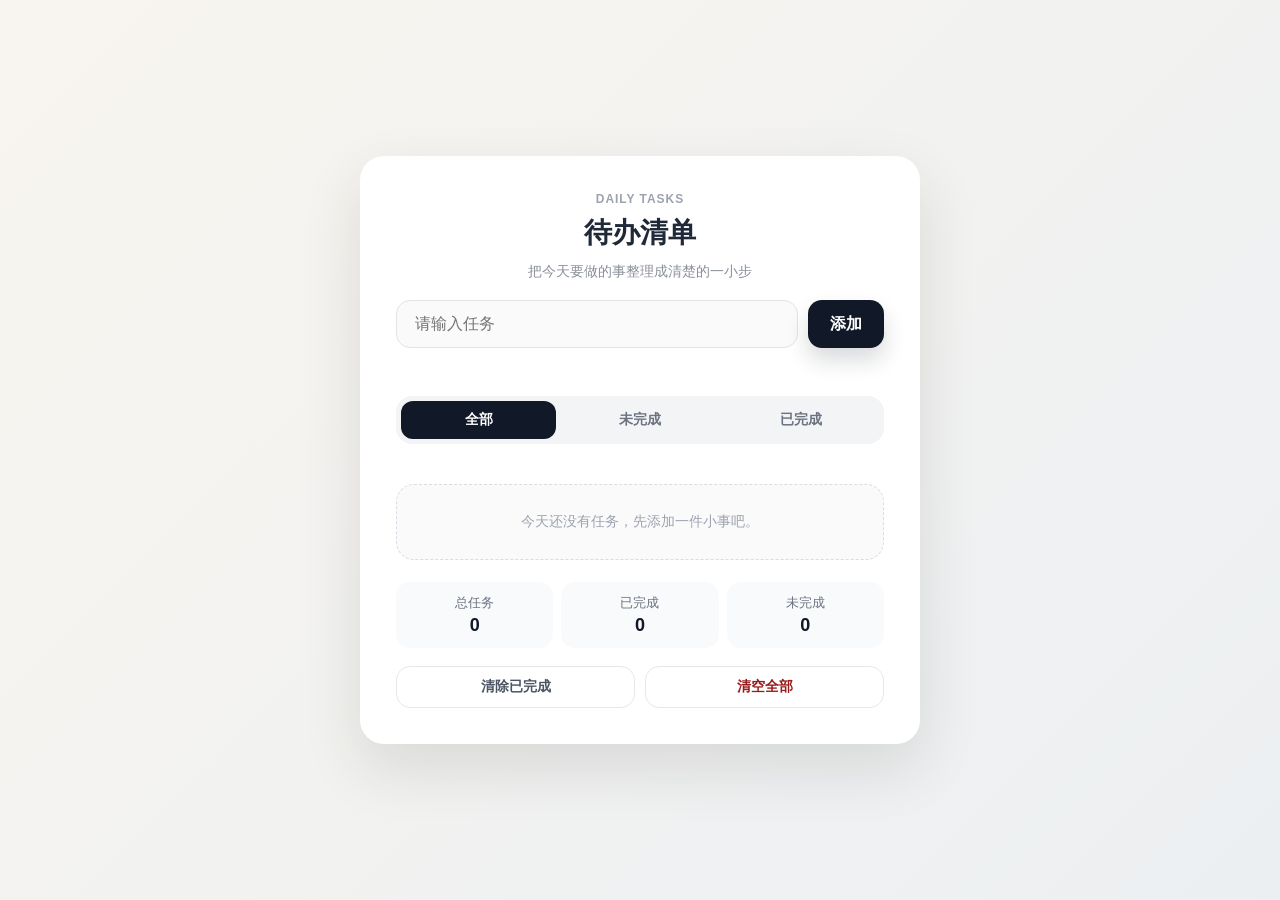
==== index.html @ 76c03bc1 "Initial commit" ====
<!DOCTYPE html>
<html lang="zh-CN">
<head>
  <meta charset="UTF-8">
  <meta name="viewport" content="width=device-width, initial-scale=1.0">
  <title>To-do List</title>
  <link rel="stylesheet" href="style.css">
</head>
<body>
  <main class="page">
    <header class="app-header">
      <p class="eyebrow">Daily Tasks</p>
      <h1>待办清单</h1>
      <p class="subtitle">把今天要做的事整理成清楚的一小步</p>
    </header>

    <div class="todo-form">
      <input id="taskInput" type="text" placeholder="请输入任务">
      <button id="addButton" type="button">添加</button>
    </div>
    <p id="hint" class="hint"></p>

    <section class="toolbar">
      <div class="filters" aria-label="任务筛选">
        <button class="filter-button active" type="button" data-filter="all">全部</button>
        <button class="filter-button" type="button" data-filter="active">未完成</button>
        <button class="filter-button" type="button" data-filter="completed">已完成</button>
      </div>
    </section>

    <ul id="taskList" class="task-list"></ul>
    <p id="emptyState" class="empty-state">今天还没有任务，先添加一件小事吧。</p>

    <section class="summary">
      <span>总任务 <strong id="totalCount">0</strong></span>
      <span>已完成 <strong id="completedCount">0</strong></span>
      <span>未完成 <strong id="activeCount">0</strong></span>
    </section>

    <section class="actions">
      <button id="clearCompletedButton" class="secondary-button" type="button">清除已完成</button>
      <button id="clearAllButton" class="secondary-button danger-button" type="button">清空全部</button>
    </section>
  </main>

  <script src="script.js"></script>
</body>
</html>
---- style.css ----
* {
  box-sizing: border-box;
}

body {
  margin: 0;
  width: 100%;
  min-height: 100vh;
  font-family: "Microsoft YaHei", Arial, sans-serif;
  background: linear-gradient(135deg, #f8f5ef 0%, #eceff2 100%);
  color: #1f2937;
  display: flex;
  align-items: center;
  justify-content: center;
  padding: 24px;
}

.page {
  width: min(100%, 560px);
  max-width: 100%;
  max-height: calc(100vh - 48px);
  overflow-y: auto;
  padding: 36px;
  display: flex;
  flex-direction: column;
  align-items: stretch;
  gap: 18px;
  background: #ffffff;
  border-radius: 24px;
  box-shadow: 0 24px 60px rgba(45, 38, 31, 0.12);
}

.app-header {
  text-align: center;
}

.eyebrow {
  margin: 0 0 8px;
  color: #9ca3af;
  font-size: 12px;
  font-weight: 700;
  letter-spacing: 0.08em;
  text-transform: uppercase;
}

h1 {
  margin: 0;
  font-size: 28px;
  font-weight: 600;
  letter-spacing: 0;
  text-align: center;
}

.subtitle {
  margin: 8px 0 0;
  color: #8a8f98;
  font-size: 14px;
  line-height: 1.6;
  text-align: center;
}

.todo-form {
  display: flex;
  gap: 10px;
  width: 100%;
}

input {
  flex: 1;
  min-width: 0;
  height: 48px;
  padding: 0 18px;
  border: 1px solid #e2e4e8;
  border-radius: 14px;
  background: #fafafa;
  color: #171717;
  font-size: 16px;
  text-align: left;
}

input:focus {
  outline: 0;
  border-color: #111827;
  background: #ffffff;
}

button {
  height: 48px;
  padding: 0 22px;
  border: 0;
  border-radius: 14px;
  background: #111827;
  color: white;
  font-size: 16px;
  font-weight: 600;
  cursor: pointer;
  box-shadow: 0 12px 22px rgba(17, 24, 39, 0.16);
  transition: transform 0.18s ease, background 0.18s ease, box-shadow 0.18s ease;
}

button:hover {
  background: #020617;
  box-shadow: 0 16px 26px rgba(17, 24, 39, 0.2);
  transform: translateY(-2px);
}

.hint {
  min-height: 20px;
  margin: -8px 0 0;
  color: #b45309;
  font-size: 13px;
}

.toolbar {
  display: flex;
  justify-content: center;
}

.filters {
  display: grid;
  grid-template-columns: repeat(3, 1fr);
  gap: 6px;
  width: 100%;
  padding: 5px;
  border-radius: 16px;
  background: #f3f4f6;
}

.filter-button {
  width: 100%;
  height: 38px;
  padding: 0 12px;
  border-radius: 12px;
  background: transparent;
  color: #6b7280;
  font-size: 14px;
  box-shadow: none;
}

.filter-button:hover {
  background: #ffffff;
  color: #111827;
  box-shadow: none;
  transform: none;
}

.filter-button.active {
  background: #111827;
  color: #ffffff;
}

.task-list {
  margin: 0;
  padding: 0;
  list-style: none;
  display: flex;
  flex-direction: column;
  gap: 10px;
}

.task-item {
  display: flex;
  align-items: center;
  gap: 12px;
  padding: 14px;
  border: 1px solid #eceff3;
  border-radius: 16px;
  background: #fafafa;
}

.task-text {
  flex: 1;
  min-width: 0;
  text-align: left;
  line-height: 1.5;
  overflow-wrap: anywhere;
  cursor: text;
}

.task-edit-input {
  flex: 1;
  min-width: 0;
  height: 40px;
  padding: 0 12px;
  border-radius: 12px;
  font-size: 15px;
}

.complete-button {
  width: 28px;
  height: 28px;
  flex: 0 0 28px;
  padding: 0;
  border: 1px solid #d1d5db;
  border-radius: 50%;
  background: #ffffff;
  color: transparent;
  font-size: 15px;
  font-weight: 700;
  box-shadow: none;
}

.complete-button:hover {
  background: #f9fafb;
  box-shadow: none;
  transform: none;
}

.task-item.completed .complete-button {
  border-color: #111827;
  background: #111827;
  color: #ffffff;
}

.task-item.completed .task-text {
  color: #9ca3af;
  text-decoration: line-through;
}

.delete-button {
  width: auto;
  height: 36px;
  padding: 0 14px;
  border-radius: 12px;
  background: #f1f2f4;
  color: #4b5563;
  font-size: 14px;
  box-shadow: none;
}

.delete-button:hover {
  background: #e5e7eb;
  box-shadow: none;
}

.empty-state {
  margin: 4px 0;
  padding: 28px 18px;
  border: 1px dashed #d8dde5;
  border-radius: 18px;
  background: #fafafa;
  color: #9ca3af;
  font-size: 14px;
  text-align: center;
}

.empty-state.hidden {
  display: none;
}

.summary {
  display: grid;
  grid-template-columns: repeat(3, 1fr);
  gap: 8px;
  color: #6b7280;
  font-size: 13px;
}

.summary span {
  padding: 12px 10px;
  border-radius: 14px;
  background: #f8fafc;
  text-align: center;
}

.summary strong {
  display: block;
  margin-top: 3px;
  color: #111827;
  font-size: 18px;
}

.actions {
  display: flex;
  gap: 10px;
}

.secondary-button {
  flex: 1;
  height: 42px;
  border: 1px solid #e5e7eb;
  background: #ffffff;
  color: #4b5563;
  font-size: 14px;
  box-shadow: none;
}

.secondary-button:hover {
  background: #f9fafb;
  color: #111827;
  box-shadow: none;
}

.danger-button {
  color: #991b1b;
}

@media (max-width: 420px) {
  body {
    padding: 16px;
  }

  .page {
    max-height: calc(100vh - 32px);
    padding: 28px 20px;
  }

  .todo-form {
    flex-direction: column;
  }

  .todo-form button,
  .actions button {
    width: 100%;
  }

  .summary {
    grid-template-columns: 1fr;
  }

  .actions {
    flex-direction: column;
  }
}
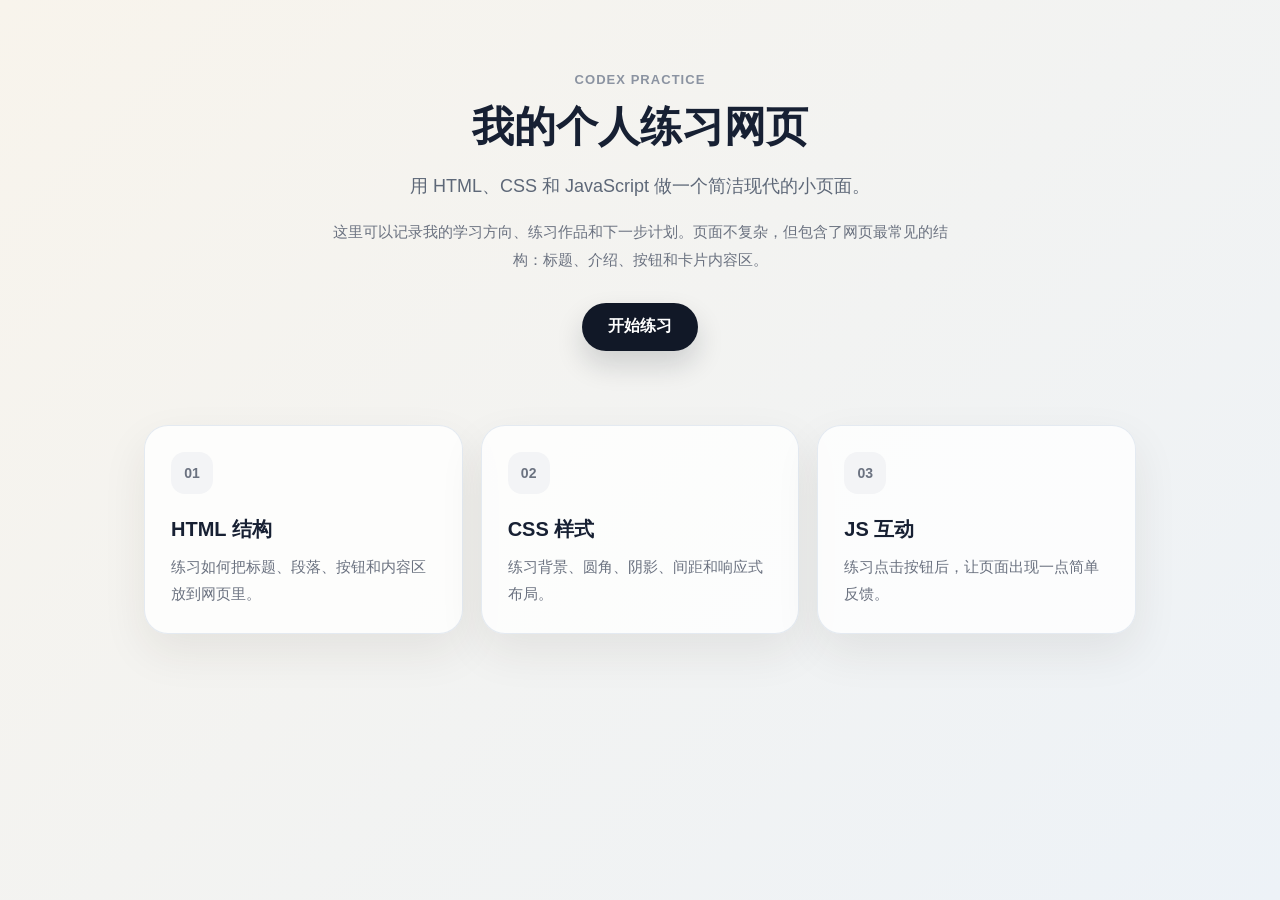
==== commit 770693d6: "update website update website" ====
--- a/index.html
+++ b/index.html
@@ -3,43 +3,40 @@
 <head>
   <meta charset="UTF-8">
   <meta name="viewport" content="width=device-width, initial-scale=1.0">
-  <title>To-do List</title>
+  <title>我的练习网页</title>
   <link rel="stylesheet" href="style.css">
 </head>
 <body>
   <main class="page">
-    <header class="app-header">
-      <p class="eyebrow">Daily Tasks</p>
-      <h1>待办清单</h1>
-      <p class="subtitle">把今天要做的事整理成清楚的一小步</p>
-    </header>
-
-    <div class="todo-form">
-      <input id="taskInput" type="text" placeholder="请输入任务">
-      <button id="addButton" type="button">添加</button>
-    </div>
-    <p id="hint" class="hint"></p>
-
-    <section class="toolbar">
-      <div class="filters" aria-label="任务筛选">
-        <button class="filter-button active" type="button" data-filter="all">全部</button>
-        <button class="filter-button" type="button" data-filter="active">未完成</button>
-        <button class="filter-button" type="button" data-filter="completed">已完成</button>
-      </div>
+    <section class="hero">
+      <p class="eyebrow">Codex Practice</p>
+      <h1>我的个人练习网页</h1>
+      <p class="subtitle">用 HTML、CSS 和 JavaScript 做一个简洁现代的小页面。</p>
+      <p class="intro">
+        这里可以记录我的学习方向、练习作品和下一步计划。页面不复杂，但包含了网页最常见的结构：标题、介绍、按钮和卡片内容区。
+      </p>
+      <button id="learnButton" type="button">开始练习</button>
+      <p id="message" class="message"></p>
     </section>
 
-    <ul id="taskList" class="task-list"></ul>
-    <p id="emptyState" class="empty-state">今天还没有任务，先添加一件小事吧。</p>
+    <section class="card-grid" aria-label="练习内容">
+      <article class="card">
+        <span class="card-number">01</span>
+        <h2>HTML 结构</h2>
+        <p>练习如何把标题、段落、按钮和内容区放到网页里。</p>
+      </article>
 
-    <section class="summary">
-      <span>总任务 <strong id="totalCount">0</strong></span>
-      <span>已完成 <strong id="completedCount">0</strong></span>
-      <span>未完成 <strong id="activeCount">0</strong></span>
-    </section>
+      <article class="card">
+        <span class="card-number">02</span>
+        <h2>CSS 样式</h2>
+        <p>练习背景、圆角、阴影、间距和响应式布局。</p>
+      </article>
 
-    <section class="actions">
-      <button id="clearCompletedButton" class="secondary-button" type="button">清除已完成</button>
-      <button id="clearAllButton" class="secondary-button danger-button" type="button">清空全部</button>
+      <article class="card">
+        <span class="card-number">03</span>
+        <h2>JS 互动</h2>
+        <p>练习点击按钮后，让页面出现一点简单反馈。</p>
+      </article>
     </section>
   </main>
 
--- a/style.css
+++ b/style.css
@@ -4,40 +4,28 @@
 
 body {
   margin: 0;
-  width: 100%;
   min-height: 100vh;
   font-family: "Microsoft YaHei", Arial, sans-serif;
-  background: linear-gradient(135deg, #f8f5ef 0%, #eceff2 100%);
-  color: #1f2937;
-  display: flex;
-  align-items: center;
-  justify-content: center;
-  padding: 24px;
+  background: linear-gradient(135deg, #f8f4ec 0%, #edf2f7 100%);
+  color: #172033;
 }
 
 .page {
-  width: min(100%, 560px);
-  max-width: 100%;
-  max-height: calc(100vh - 48px);
-  overflow-y: auto;
-  padding: 36px;
-  display: flex;
-  flex-direction: column;
-  align-items: stretch;
-  gap: 18px;
-  background: #ffffff;
-  border-radius: 24px;
-  box-shadow: 0 24px 60px rgba(45, 38, 31, 0.12);
+  width: min(100%, 1040px);
+  margin: 0 auto;
+  padding: 72px 24px;
 }
 
-.app-header {
+.hero {
+  max-width: 720px;
+  margin: 0 auto 34px;
   text-align: center;
 }
 
 .eyebrow {
-  margin: 0 0 8px;
-  color: #9ca3af;
-  font-size: 12px;
+  margin: 0 0 12px;
+  color: #8b93a1;
+  font-size: 13px;
   font-weight: 700;
   letter-spacing: 0.08em;
   text-transform: uppercase;
@@ -45,280 +33,123 @@
 
 h1 {
   margin: 0;
-  font-size: 28px;
-  font-weight: 600;
+  font-size: 42px;
+  font-weight: 650;
   letter-spacing: 0;
-  text-align: center;
 }
 
 .subtitle {
-  margin: 8px 0 0;
-  color: #8a8f98;
-  font-size: 14px;
-  line-height: 1.6;
-  text-align: center;
+  margin: 16px 0 0;
+  color: #5e6878;
+  font-size: 18px;
+  line-height: 1.7;
 }
 
-.todo-form {
-  display: flex;
-  gap: 10px;
-  width: 100%;
-}
-
-input {
-  flex: 1;
-  min-width: 0;
-  height: 48px;
-  padding: 0 18px;
-  border: 1px solid #e2e4e8;
-  border-radius: 14px;
-  background: #fafafa;
-  color: #171717;
-  font-size: 16px;
-  text-align: left;
-}
-
-input:focus {
-  outline: 0;
-  border-color: #111827;
-  background: #ffffff;
+.intro {
+  margin: 16px auto 0;
+  max-width: 620px;
+  color: #6b7280;
+  font-size: 15px;
+  line-height: 1.9;
 }
 
 button {
+  margin-top: 28px;
   height: 48px;
-  padding: 0 22px;
+  padding: 0 26px;
   border: 0;
-  border-radius: 14px;
+  border-radius: 999px;
   background: #111827;
   color: white;
   font-size: 16px;
   font-weight: 600;
   cursor: pointer;
-  box-shadow: 0 12px 22px rgba(17, 24, 39, 0.16);
+  box-shadow: 0 14px 28px rgba(17, 24, 39, 0.16);
   transition: transform 0.18s ease, background 0.18s ease, box-shadow 0.18s ease;
 }
 
 button:hover {
   background: #020617;
-  box-shadow: 0 16px 26px rgba(17, 24, 39, 0.2);
+  box-shadow: 0 18px 34px rgba(17, 24, 39, 0.2);
   transform: translateY(-2px);
 }
 
-.hint {
-  min-height: 20px;
-  margin: -8px 0 0;
-  color: #b45309;
-  font-size: 13px;
+.message {
+  min-height: 24px;
+  margin: 16px 0 0;
+  color: #4b5563;
+  font-size: 14px;
 }
 
-.toolbar {
-  display: flex;
-  justify-content: center;
+.card-grid {
+  display: grid;
+  grid-template-columns: repeat(3, 1fr);
+  gap: 18px;
 }
 
-.filters {
-  display: grid;
-  grid-template-columns: repeat(3, 1fr);
-  gap: 6px;
-  width: 100%;
-  padding: 5px;
-  border-radius: 16px;
-  background: #f3f4f6;
+.card {
+  padding: 26px;
+  border: 1px solid rgba(226, 232, 240, 0.9);
+  border-radius: 24px;
+  background: rgba(255, 255, 255, 0.78);
+  box-shadow: 0 18px 45px rgba(45, 38, 31, 0.08);
 }
 
-.filter-button {
-  width: 100%;
-  height: 38px;
-  padding: 0 12px;
-  border-radius: 12px;
-  background: transparent;
+.card-number {
+  display: inline-flex;
+  align-items: center;
+  justify-content: center;
+  width: 42px;
+  height: 42px;
+  border-radius: 14px;
+  background: #f3f4f6;
   color: #6b7280;
   font-size: 14px;
-  box-shadow: none;
+  font-weight: 700;
 }
 
-.filter-button:hover {
-  background: #ffffff;
-  color: #111827;
-  box-shadow: none;
-  transform: none;
+.card h2 {
+  margin: 22px 0 10px;
+  font-size: 20px;
+  font-weight: 650;
 }
 
-.filter-button.active {
-  background: #111827;
-  color: #ffffff;
+.card p {
+  margin: 0;
+  color: #6b7280;
+  font-size: 15px;
+  line-height: 1.8;
 }
 
-.task-list {
-  margin: 0;
-  padding: 0;
-  list-style: none;
-  display: flex;
-  flex-direction: column;
-  gap: 10px;
-}
+@media (max-width: 760px) {
+  .page {
+    padding: 52px 18px;
+  }
 
-.task-item {
-  display: flex;
-  align-items: center;
-  gap: 12px;
-  padding: 14px;
-  border: 1px solid #eceff3;
-  border-radius: 16px;
-  background: #fafafa;
-}
+  h1 {
+    font-size: 34px;
+  }
 
-.task-text {
-  flex: 1;
-  min-width: 0;
-  text-align: left;
-  line-height: 1.5;
-  overflow-wrap: anywhere;
-  cursor: text;
-}
+  .subtitle {
+    font-size: 16px;
+  }
 
-.task-edit-input {
-  flex: 1;
-  min-width: 0;
-  height: 40px;
-  padding: 0 12px;
-  border-radius: 12px;
-  font-size: 15px;
-}
-
-.complete-button {
-  width: 28px;
-  height: 28px;
-  flex: 0 0 28px;
-  padding: 0;
-  border: 1px solid #d1d5db;
-  border-radius: 50%;
-  background: #ffffff;
-  color: transparent;
-  font-size: 15px;
-  font-weight: 700;
-  box-shadow: none;
-}
-
-.complete-button:hover {
-  background: #f9fafb;
-  box-shadow: none;
-  transform: none;
-}
-
-.task-item.completed .complete-button {
-  border-color: #111827;
-  background: #111827;
-  color: #ffffff;
-}
-
-.task-item.completed .task-text {
-  color: #9ca3af;
-  text-decoration: line-through;
-}
-
-.delete-button {
-  width: auto;
-  height: 36px;
-  padding: 0 14px;
-  border-radius: 12px;
-  background: #f1f2f4;
-  color: #4b5563;
-  font-size: 14px;
-  box-shadow: none;
-}
-
-.delete-button:hover {
-  background: #e5e7eb;
-  box-shadow: none;
-}
-
-.empty-state {
-  margin: 4px 0;
-  padding: 28px 18px;
-  border: 1px dashed #d8dde5;
-  border-radius: 18px;
-  background: #fafafa;
-  color: #9ca3af;
-  font-size: 14px;
-  text-align: center;
-}
-
-.empty-state.hidden {
-  display: none;
-}
-
-.summary {
-  display: grid;
-  grid-template-columns: repeat(3, 1fr);
-  gap: 8px;
-  color: #6b7280;
-  font-size: 13px;
-}
-
-.summary span {
-  padding: 12px 10px;
-  border-radius: 14px;
-  background: #f8fafc;
-  text-align: center;
-}
-
-.summary strong {
-  display: block;
-  margin-top: 3px;
-  color: #111827;
-  font-size: 18px;
-}
-
-.actions {
-  display: flex;
-  gap: 10px;
-}
-
-.secondary-button {
-  flex: 1;
-  height: 42px;
-  border: 1px solid #e5e7eb;
-  background: #ffffff;
-  color: #4b5563;
-  font-size: 14px;
-  box-shadow: none;
-}
-
-.secondary-button:hover {
-  background: #f9fafb;
-  color: #111827;
-  box-shadow: none;
-}
-
-.danger-button {
-  color: #991b1b;
+  .card-grid {
+    grid-template-columns: 1fr;
+  }
 }
 
 @media (max-width: 420px) {
-  body {
-    padding: 16px;
+  .page {
+    padding: 40px 16px;
   }
 
-  .page {
-    max-height: calc(100vh - 32px);
-    padding: 28px 20px;
+  h1 {
+    font-size: 30px;
   }
 
-  .todo-form {
-    flex-direction: column;
-  }
-
-  .todo-form button,
-  .actions button {
-    width: 100%;
-  }
-
-  .summary {
-    grid-template-columns: 1fr;
-  }
-
-  .actions {
-    flex-direction: column;
+  .card {
+    padding: 22px;
+    border-radius: 20px;
   }
 }
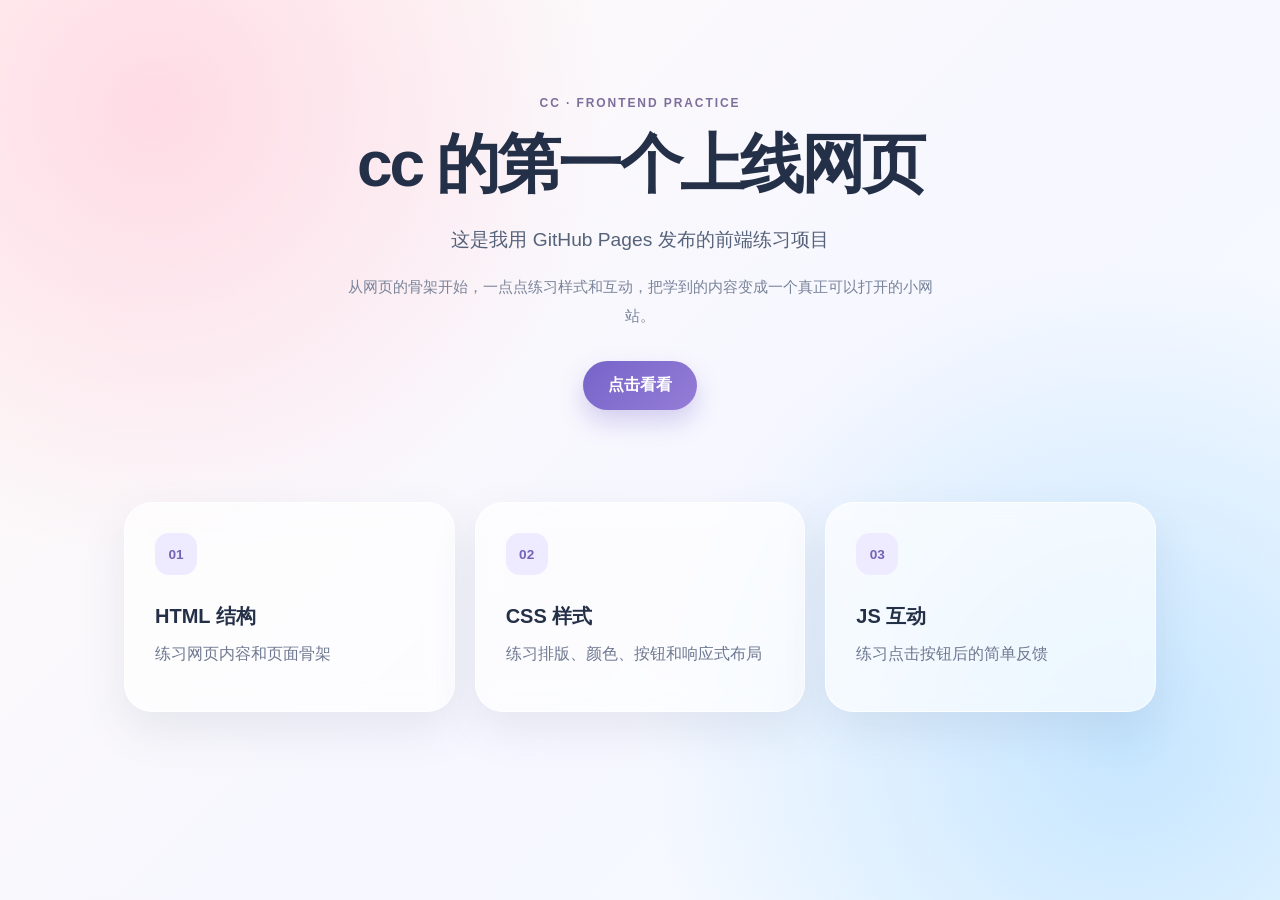
==== commit b328950a: "update homepage" ====
--- a/index.html
+++ b/index.html
@@ -3,39 +3,39 @@
 <head>
   <meta charset="UTF-8">
   <meta name="viewport" content="width=device-width, initial-scale=1.0">
-  <title>我的练习网页</title>
+  <meta name="description" content="cc 的前端练习主页">
+  <title>cc 的第一个上线网页</title>
   <link rel="stylesheet" href="style.css">
 </head>
 <body>
   <main class="page">
-    <section class="hero">
-      <p class="eyebrow">Codex Practice</p>
-      <h1>我的个人练习网页</h1>
-      <p class="subtitle">用 HTML、CSS 和 JavaScript 做一个简洁现代的小页面。</p>
-      <p class="intro">
-        这里可以记录我的学习方向、练习作品和下一步计划。页面不复杂，但包含了网页最常见的结构：标题、介绍、按钮和卡片内容区。
-      </p>
-      <button id="learnButton" type="button">开始练习</button>
-      <p id="message" class="message"></p>
+    <section class="hero" aria-labelledby="page-title">
+      <p class="eyebrow">CC · FRONTEND PRACTICE</p>
+      <h1 id="page-title">cc 的第一个上线网页</h1>
+      <p class="subtitle">这是我用 GitHub Pages 发布的前端练习项目</p>
+      <p class="intro">从网页的骨架开始，一点点练习样式和互动，把学到的内容变成一个真正可以打开的小网站。</p>
+
+      <button id="celebrateButton" type="button">点击看看</button>
+      <p id="message" class="message" aria-live="polite"></p>
     </section>
 
-    <section class="card-grid" aria-label="练习内容">
+    <section class="card-grid" aria-label="前端练习内容">
       <article class="card">
         <span class="card-number">01</span>
         <h2>HTML 结构</h2>
-        <p>练习如何把标题、段落、按钮和内容区放到网页里。</p>
+        <p>练习网页内容和页面骨架</p>
       </article>
 
       <article class="card">
         <span class="card-number">02</span>
         <h2>CSS 样式</h2>
-        <p>练习背景、圆角、阴影、间距和响应式布局。</p>
+        <p>练习排版、颜色、按钮和响应式布局</p>
       </article>
 
       <article class="card">
         <span class="card-number">03</span>
         <h2>JS 互动</h2>
-        <p>练习点击按钮后，让页面出现一点简单反馈。</p>
+        <p>练习点击按钮后的简单反馈</p>
       </article>
     </section>
   </main>
--- a/style.css
+++ b/style.css
@@ -5,151 +5,158 @@
 body {
   margin: 0;
   min-height: 100vh;
-  font-family: "Microsoft YaHei", Arial, sans-serif;
-  background: linear-gradient(135deg, #f8f4ec 0%, #edf2f7 100%);
-  color: #172033;
+  overflow-x: hidden;
+  font-family: "Microsoft YaHei", "PingFang SC", Arial, sans-serif;
+  color: #243047;
+  background:
+    radial-gradient(circle at 12% 12%, rgba(255, 211, 225, 0.8), transparent 28rem),
+    radial-gradient(circle at 88% 82%, rgba(189, 226, 255, 0.85), transparent 30rem),
+    linear-gradient(135deg, #fffaf5 0%, #f7f7ff 52%, #f4fbff 100%);
 }
 
 .page {
-  width: min(100%, 1040px);
+  width: min(100%, 1080px);
   margin: 0 auto;
-  padding: 72px 24px;
+  padding: 96px 24px 72px;
 }
 
 .hero {
-  max-width: 720px;
-  margin: 0 auto 34px;
+  max-width: 760px;
+  margin: 0 auto 52px;
   text-align: center;
 }
 
 .eyebrow {
-  margin: 0 0 12px;
-  color: #8b93a1;
-  font-size: 13px;
+  margin: 0 0 16px;
+  color: #7d6f9c;
+  font-size: 12px;
   font-weight: 700;
-  letter-spacing: 0.08em;
-  text-transform: uppercase;
+  letter-spacing: 0.16em;
 }
 
 h1 {
   margin: 0;
-  font-size: 42px;
-  font-weight: 650;
-  letter-spacing: 0;
+  font-size: clamp(2.25rem, 6vw, 4rem);
+  font-weight: 800;
+  letter-spacing: -0.05em;
+  line-height: 1.2;
 }
 
 .subtitle {
-  margin: 16px 0 0;
-  color: #5e6878;
-  font-size: 18px;
-  line-height: 1.7;
+  margin: 20px 0 0;
+  color: #55627a;
+  font-size: clamp(1rem, 2vw, 1.2rem);
+  line-height: 1.8;
 }
 
 .intro {
+  max-width: 600px;
   margin: 16px auto 0;
-  max-width: 620px;
-  color: #6b7280;
-  font-size: 15px;
+  color: #79849a;
+  font-size: 0.95rem;
   line-height: 1.9;
 }
 
 button {
-  margin-top: 28px;
-  height: 48px;
-  padding: 0 26px;
+  margin-top: 30px;
+  padding: 14px 25px;
   border: 0;
   border-radius: 999px;
-  background: #111827;
-  color: white;
-  font-size: 16px;
-  font-weight: 600;
+  background: linear-gradient(135deg, #7664c9, #957dd7);
+  color: #fff;
+  font: inherit;
+  font-weight: 700;
   cursor: pointer;
-  box-shadow: 0 14px 28px rgba(17, 24, 39, 0.16);
-  transition: transform 0.18s ease, background 0.18s ease, box-shadow 0.18s ease;
+  box-shadow: 0 12px 24px rgba(118, 100, 201, 0.28);
+  transition: transform 0.2s ease, box-shadow 0.2s ease;
 }
 
 button:hover {
-  background: #020617;
-  box-shadow: 0 18px 34px rgba(17, 24, 39, 0.2);
+  box-shadow: 0 16px 30px rgba(118, 100, 201, 0.34);
   transform: translateY(-2px);
+}
+
+button:focus-visible {
+  outline: 3px solid rgba(118, 100, 201, 0.35);
+  outline-offset: 4px;
 }
 
 .message {
   min-height: 24px;
   margin: 16px 0 0;
-  color: #4b5563;
-  font-size: 14px;
+  color: #6655ae;
+  font-weight: 700;
 }
 
 .card-grid {
   display: grid;
   grid-template-columns: repeat(3, 1fr);
-  gap: 18px;
+  gap: 20px;
 }
 
 .card {
-  padding: 26px;
-  border: 1px solid rgba(226, 232, 240, 0.9);
-  border-radius: 24px;
-  background: rgba(255, 255, 255, 0.78);
-  box-shadow: 0 18px 45px rgba(45, 38, 31, 0.08);
+  min-height: 210px;
+  padding: 30px;
+  border: 1px solid rgba(255, 255, 255, 0.85);
+  border-radius: 28px;
+  background: rgba(255, 255, 255, 0.64);
+  box-shadow: 0 18px 45px rgba(70, 77, 112, 0.1);
+  backdrop-filter: blur(12px);
+  transition: transform 0.2s ease;
+}
+
+.card:hover {
+  transform: translateY(-5px);
 }
 
 .card-number {
-  display: inline-flex;
-  align-items: center;
-  justify-content: center;
+  display: grid;
   width: 42px;
   height: 42px;
+  place-items: center;
   border-radius: 14px;
-  background: #f3f4f6;
-  color: #6b7280;
-  font-size: 14px;
-  font-weight: 700;
+  background: #eeeaff;
+  color: #7564b6;
+  font-size: 0.85rem;
+  font-weight: 800;
 }
 
 .card h2 {
-  margin: 22px 0 10px;
-  font-size: 20px;
-  font-weight: 650;
+  margin: 28px 0 10px;
+  font-size: 1.25rem;
 }
 
 .card p {
   margin: 0;
-  color: #6b7280;
-  font-size: 15px;
+  color: #6e7890;
   line-height: 1.8;
 }
 
 @media (max-width: 760px) {
   .page {
-    padding: 52px 18px;
+    padding: 64px 18px 48px;
   }
 
-  h1 {
-    font-size: 34px;
-  }
-
-  .subtitle {
-    font-size: 16px;
+  .hero {
+    margin-bottom: 40px;
   }
 
   .card-grid {
     grid-template-columns: 1fr;
   }
+
+  .card {
+    min-height: auto;
+  }
 }
 
 @media (max-width: 420px) {
   .page {
-    padding: 40px 16px;
-  }
-
-  h1 {
-    font-size: 30px;
+    padding-inline: 16px;
   }
 
   .card {
-    padding: 22px;
-    border-radius: 20px;
+    padding: 24px;
+    border-radius: 22px;
   }
 }
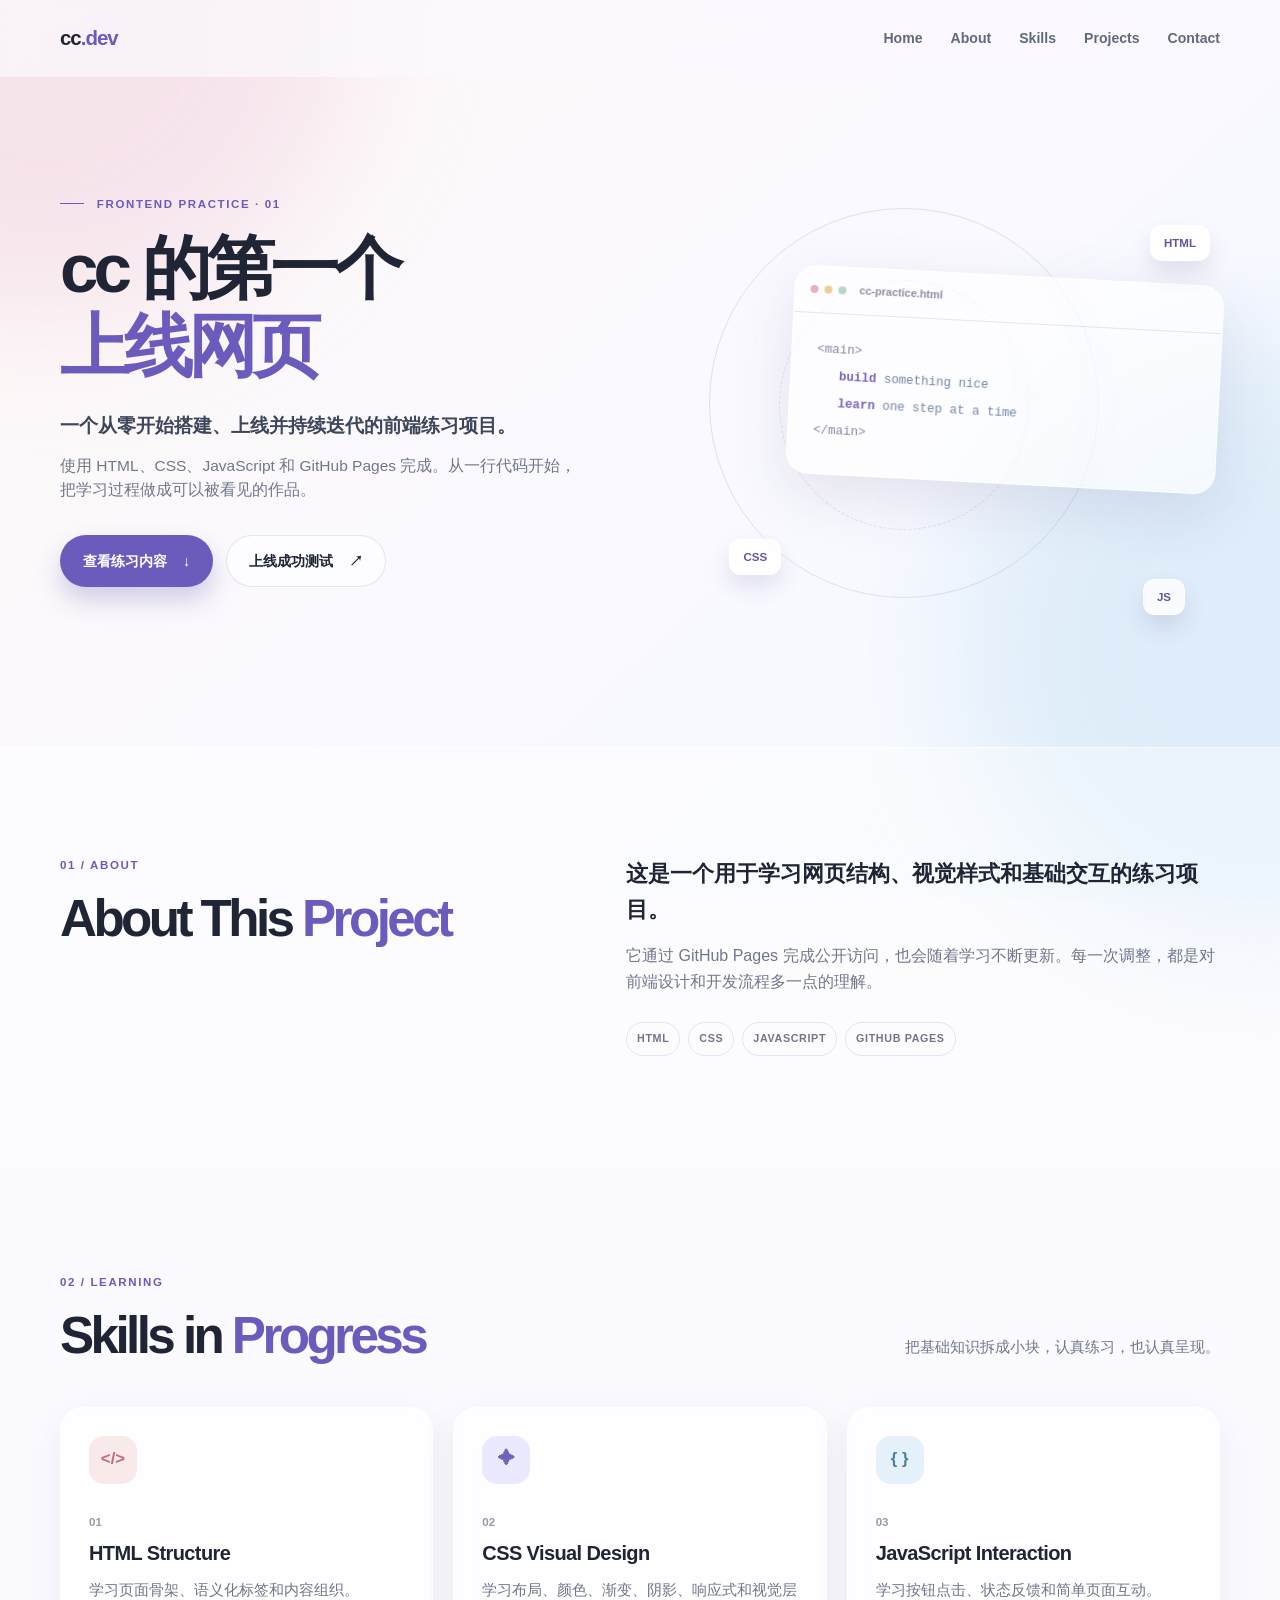
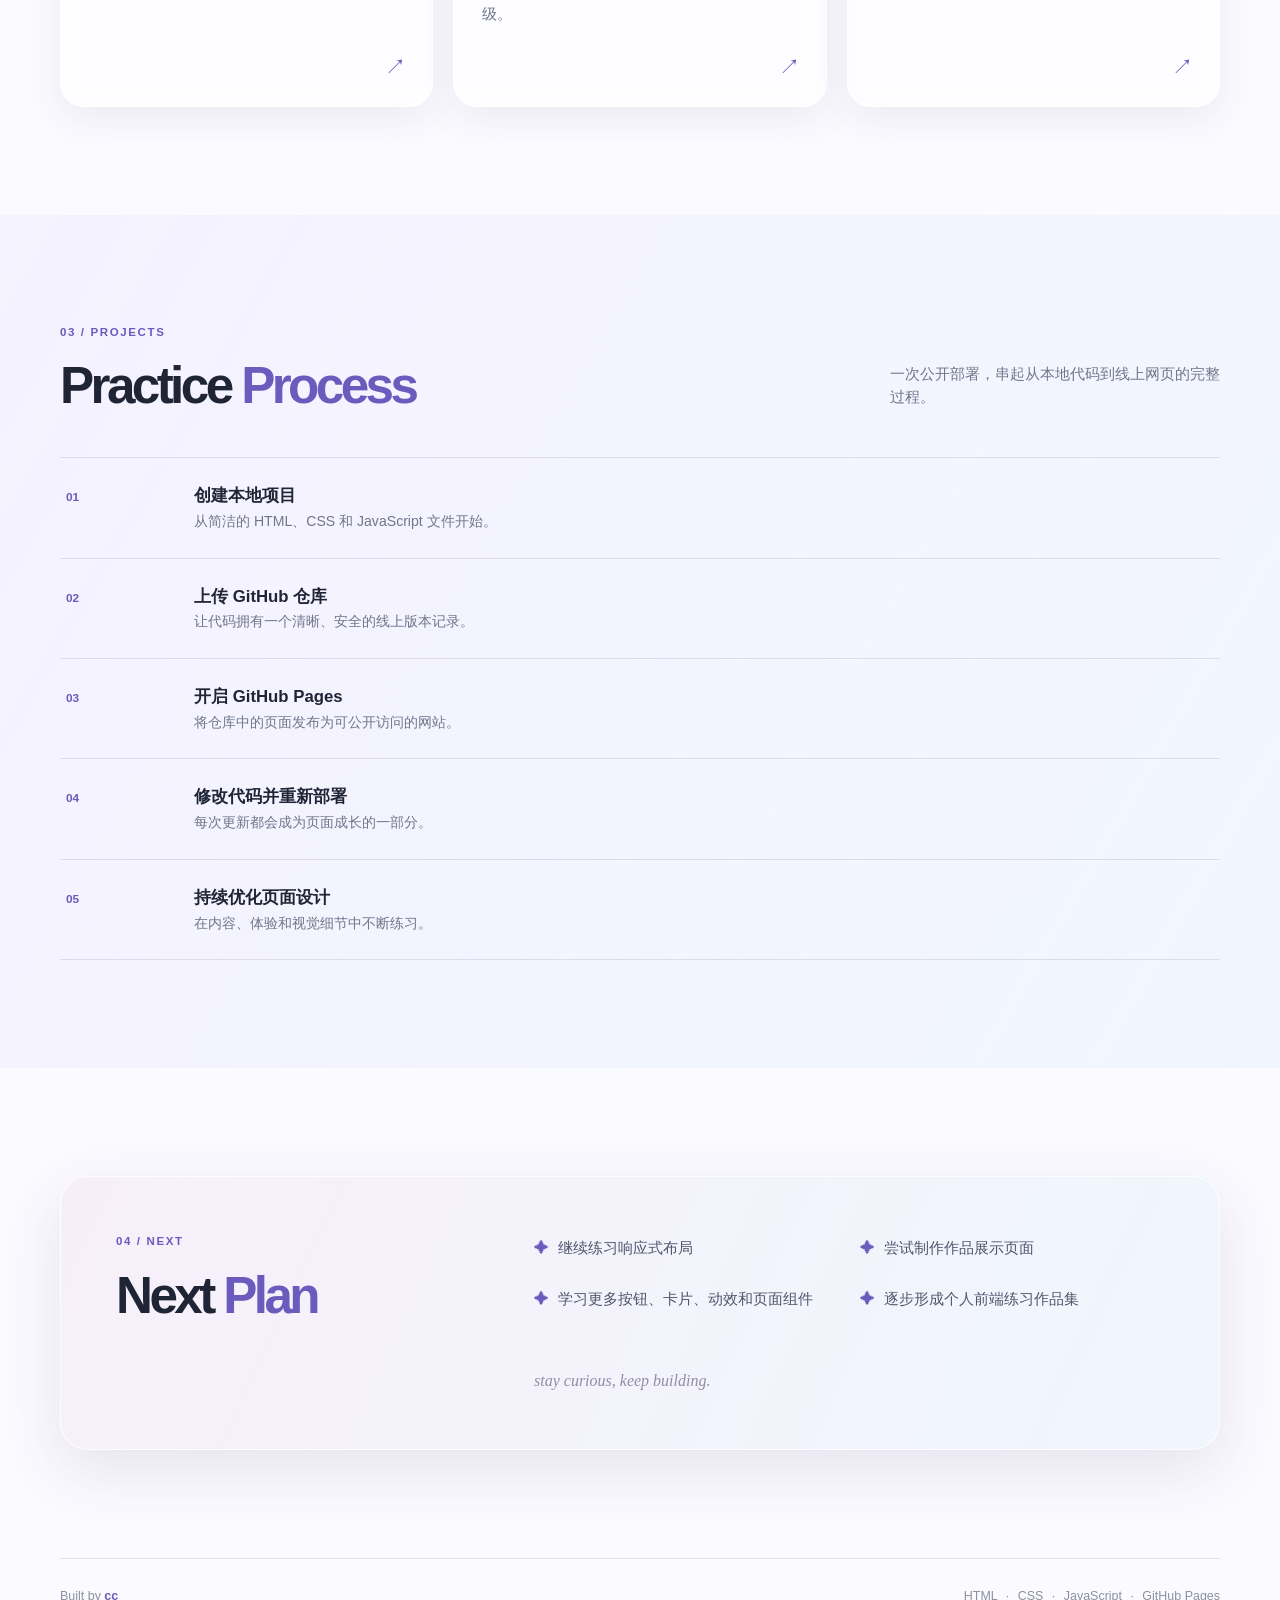
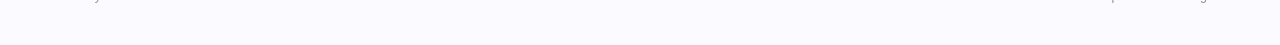
==== commit 8f06dac4: "upgrade homepage design" ====
--- a/index.html
+++ b/index.html
@@ -3,42 +3,117 @@
 <head>
   <meta charset="UTF-8">
   <meta name="viewport" content="width=device-width, initial-scale=1.0">
-  <meta name="description" content="cc 的前端练习主页">
+  <meta name="description" content="cc 的个人前端练习展示页">
   <title>cc 的第一个上线网页</title>
   <link rel="stylesheet" href="style.css">
 </head>
 <body>
-  <main class="page">
-    <section class="hero" aria-labelledby="page-title">
-      <p class="eyebrow">CC · FRONTEND PRACTICE</p>
-      <h1 id="page-title">cc 的第一个上线网页</h1>
-      <p class="subtitle">这是我用 GitHub Pages 发布的前端练习项目</p>
-      <p class="intro">从网页的骨架开始，一点点练习样式和互动，把学到的内容变成一个真正可以打开的小网站。</p>
+  <div class="background-glow glow-one"></div>
+  <div class="background-glow glow-two"></div>
 
-      <button id="celebrateButton" type="button">点击看看</button>
-      <p id="message" class="message" aria-live="polite"></p>
+  <header class="site-header">
+    <nav class="nav container" aria-label="主导航">
+      <a class="logo" href="#home" aria-label="返回首页">cc<span>.dev</span></a>
+      <button class="menu-button" type="button" aria-expanded="false" aria-controls="nav-links">
+        <span></span><span></span><span></span>
+        <span class="sr-only">打开导航菜单</span>
+      </button>
+      <div class="nav-links" id="nav-links">
+        <a href="#home">Home</a>
+        <a href="#about">About</a>
+        <a href="#skills">Skills</a>
+        <a href="#projects">Projects</a>
+        <a href="#contact">Contact</a>
+      </div>
+    </nav>
+  </header>
+
+  <main>
+    <section class="hero container section" id="home">
+      <div class="hero-copy reveal">
+        <p class="eyebrow"><span></span> FRONTEND PRACTICE · 01</p>
+        <h1>cc 的第一个<br><em>上线网页</em></h1>
+        <p class="hero-lead">一个从零开始搭建、上线并持续迭代的前端练习项目。</p>
+        <p class="hero-intro">使用 HTML、CSS、JavaScript 和 GitHub Pages 完成。从一行代码开始，把学习过程做成可以被看见的作品。</p>
+        <div class="hero-actions">
+          <a class="button button-primary" href="#skills">查看练习内容 <span>↓</span></a>
+          <button class="button button-secondary" id="celebrateButton" type="button">上线成功测试 <span>↗</span></button>
+        </div>
+        <p class="success-message" id="message" aria-live="polite"></p>
+      </div>
+
+      <div class="hero-art reveal" aria-hidden="true">
+        <div class="orbit orbit-large"></div>
+        <div class="orbit orbit-small"></div>
+        <div class="code-window">
+          <div class="window-bar"><i></i><i></i><i></i><b>cc-practice.html</b></div>
+          <div class="code-lines">
+            <p><span>&lt;main&gt;</span></p>
+            <p class="indent"><b>build</b> <em>something nice</em></p>
+            <p class="indent"><b>learn</b> <em>one step at a time</em></p>
+            <p><span>&lt;/main&gt;</span></p>
+          </div>
+        </div>
+        <div class="floating-chip chip-one">HTML</div>
+        <div class="floating-chip chip-two">CSS</div>
+        <div class="floating-chip chip-three">JS</div>
+      </div>
     </section>
 
-    <section class="card-grid" aria-label="前端练习内容">
-      <article class="card">
-        <span class="card-number">01</span>
-        <h2>HTML 结构</h2>
-        <p>练习网页内容和页面骨架</p>
-      </article>
+    <section class="about section" id="about">
+      <div class="container about-grid reveal">
+        <div>
+          <p class="section-label">01 / ABOUT</p>
+          <h2>About This <em>Project</em></h2>
+        </div>
+        <div class="about-content">
+          <p class="about-highlight">这是一个用于学习网页结构、视觉样式和基础交互的练习项目。</p>
+          <p>它通过 GitHub Pages 完成公开访问，也会随着学习不断更新。每一次调整，都是对前端设计和开发流程多一点的理解。</p>
+          <div class="project-meta">
+            <span>HTML</span><span>CSS</span><span>JAVASCRIPT</span><span>GITHUB PAGES</span>
+          </div>
+        </div>
+      </div>
+    </section>
 
-      <article class="card">
-        <span class="card-number">02</span>
-        <h2>CSS 样式</h2>
-        <p>练习排版、颜色、按钮和响应式布局</p>
-      </article>
+    <section class="section container" id="skills">
+      <div class="section-heading reveal">
+        <div><p class="section-label">02 / LEARNING</p><h2>Skills in <em>Progress</em></h2></div>
+        <p>把基础知识拆成小块，认真练习，也认真呈现。</p>
+      </div>
+      <div class="skill-grid">
+        <article class="skill-card reveal"><div class="skill-icon icon-html">&lt;/&gt;</div><p class="card-index">01</p><h3>HTML Structure</h3><p>学习页面骨架、语义化标签和内容组织。</p><span class="card-arrow">↗</span></article>
+        <article class="skill-card reveal"><div class="skill-icon icon-css">✦</div><p class="card-index">02</p><h3>CSS Visual Design</h3><p>学习布局、颜色、渐变、阴影、响应式和视觉层级。</p><span class="card-arrow">↗</span></article>
+        <article class="skill-card reveal"><div class="skill-icon icon-js">{ }</div><p class="card-index">03</p><h3>JavaScript Interaction</h3><p>学习按钮点击、状态反馈和简单页面互动。</p><span class="card-arrow">↗</span></article>
+      </div>
+    </section>
 
-      <article class="card">
-        <span class="card-number">03</span>
-        <h2>JS 互动</h2>
-        <p>练习点击按钮后的简单反馈</p>
-      </article>
+    <section class="process-section section" id="projects">
+      <div class="container">
+        <div class="section-heading reveal"><div><p class="section-label">03 / PROJECTS</p><h2>Practice <em>Process</em></h2></div><p>一次公开部署，串起从本地代码到线上网页的完整过程。</p></div>
+        <ol class="timeline reveal">
+          <li><span>01</span><div><h3>创建本地项目</h3><p>从简洁的 HTML、CSS 和 JavaScript 文件开始。</p></div></li>
+          <li><span>02</span><div><h3>上传 GitHub 仓库</h3><p>让代码拥有一个清晰、安全的线上版本记录。</p></div></li>
+          <li><span>03</span><div><h3>开启 GitHub Pages</h3><p>将仓库中的页面发布为可公开访问的网站。</p></div></li>
+          <li><span>04</span><div><h3>修改代码并重新部署</h3><p>每次更新都会成为页面成长的一部分。</p></div></li>
+          <li><span>05</span><div><h3>持续优化页面设计</h3><p>在内容、体验和视觉细节中不断练习。</p></div></li>
+        </ol>
+      </div>
+    </section>
+
+    <section class="next section container" id="contact">
+      <div class="next-card reveal">
+        <div><p class="section-label">04 / NEXT</p><h2>Next <em>Plan</em></h2></div>
+        <ul><li>继续练习响应式布局</li><li>尝试制作作品展示页面</li><li>学习更多按钮、卡片、动效和页面组件</li><li>逐步形成个人前端练习作品集</li></ul>
+        <p class="next-note">stay curious, keep building.</p>
+      </div>
     </section>
   </main>
+
+  <footer class="footer container">
+    <p>Built by <strong>cc</strong></p>
+    <p>HTML <span>·</span> CSS <span>·</span> JavaScript <span>·</span> GitHub Pages</p>
+  </footer>
 
   <script src="script.js"></script>
 </body>
--- a/style.css
+++ b/style.css
@@ -1,162 +1,19 @@
-* {
-  box-sizing: border-box;
-}
-
-body {
-  margin: 0;
-  min-height: 100vh;
-  overflow-x: hidden;
-  font-family: "Microsoft YaHei", "PingFang SC", Arial, sans-serif;
-  color: #243047;
-  background:
-    radial-gradient(circle at 12% 12%, rgba(255, 211, 225, 0.8), transparent 28rem),
-    radial-gradient(circle at 88% 82%, rgba(189, 226, 255, 0.85), transparent 30rem),
-    linear-gradient(135deg, #fffaf5 0%, #f7f7ff 52%, #f4fbff 100%);
-}
-
-.page {
-  width: min(100%, 1080px);
-  margin: 0 auto;
-  padding: 96px 24px 72px;
-}
-
-.hero {
-  max-width: 760px;
-  margin: 0 auto 52px;
-  text-align: center;
-}
-
-.eyebrow {
-  margin: 0 0 16px;
-  color: #7d6f9c;
-  font-size: 12px;
-  font-weight: 700;
-  letter-spacing: 0.16em;
-}
-
-h1 {
-  margin: 0;
-  font-size: clamp(2.25rem, 6vw, 4rem);
-  font-weight: 800;
-  letter-spacing: -0.05em;
-  line-height: 1.2;
-}
-
-.subtitle {
-  margin: 20px 0 0;
-  color: #55627a;
-  font-size: clamp(1rem, 2vw, 1.2rem);
-  line-height: 1.8;
-}
-
-.intro {
-  max-width: 600px;
-  margin: 16px auto 0;
-  color: #79849a;
-  font-size: 0.95rem;
-  line-height: 1.9;
-}
-
-button {
-  margin-top: 30px;
-  padding: 14px 25px;
-  border: 0;
-  border-radius: 999px;
-  background: linear-gradient(135deg, #7664c9, #957dd7);
-  color: #fff;
-  font: inherit;
-  font-weight: 700;
-  cursor: pointer;
-  box-shadow: 0 12px 24px rgba(118, 100, 201, 0.28);
-  transition: transform 0.2s ease, box-shadow 0.2s ease;
-}
-
-button:hover {
-  box-shadow: 0 16px 30px rgba(118, 100, 201, 0.34);
-  transform: translateY(-2px);
-}
-
-button:focus-visible {
-  outline: 3px solid rgba(118, 100, 201, 0.35);
-  outline-offset: 4px;
-}
-
-.message {
-  min-height: 24px;
-  margin: 16px 0 0;
-  color: #6655ae;
-  font-weight: 700;
-}
-
-.card-grid {
-  display: grid;
-  grid-template-columns: repeat(3, 1fr);
-  gap: 20px;
-}
-
-.card {
-  min-height: 210px;
-  padding: 30px;
-  border: 1px solid rgba(255, 255, 255, 0.85);
-  border-radius: 28px;
-  background: rgba(255, 255, 255, 0.64);
-  box-shadow: 0 18px 45px rgba(70, 77, 112, 0.1);
-  backdrop-filter: blur(12px);
-  transition: transform 0.2s ease;
-}
-
-.card:hover {
-  transform: translateY(-5px);
-}
-
-.card-number {
-  display: grid;
-  width: 42px;
-  height: 42px;
-  place-items: center;
-  border-radius: 14px;
-  background: #eeeaff;
-  color: #7564b6;
-  font-size: 0.85rem;
-  font-weight: 800;
-}
-
-.card h2 {
-  margin: 28px 0 10px;
-  font-size: 1.25rem;
-}
-
-.card p {
-  margin: 0;
-  color: #6e7890;
-  line-height: 1.8;
-}
-
-@media (max-width: 760px) {
-  .page {
-    padding: 64px 18px 48px;
-  }
-
-  .hero {
-    margin-bottom: 40px;
-  }
-
-  .card-grid {
-    grid-template-columns: 1fr;
-  }
-
-  .card {
-    min-height: auto;
-  }
-}
-
-@media (max-width: 420px) {
-  .page {
-    padding-inline: 16px;
-  }
-
-  .card {
-    padding: 24px;
-    border-radius: 22px;
-  }
-}
+:root { --ink:#202536; --muted:#70778a; --violet:#6b5bbd; --violet-dark:#4c418f; --lilac:#eeeafd; --line:rgba(64,54,105,.12); --paper:rgba(255,255,255,.62); --shadow:0 20px 60px rgba(72,65,113,.12); }
+* { box-sizing:border-box; }
+html { scroll-behavior:smooth; }
+body { margin:0; overflow-x:hidden; background:#fbfaff; color:var(--ink); font-family:"PingFang SC","Microsoft YaHei",Arial,sans-serif; line-height:1.6; }
+body::before { content:""; position:fixed; inset:0; z-index:-3; background:linear-gradient(138deg,#fff9f5 0%,#faf9ff 47%,#f5faff 100%); }
+.background-glow { position:fixed; z-index:-2; width:38rem; height:38rem; border-radius:50%; filter:blur(65px); opacity:.42; pointer-events:none; }
+.glow-one { top:-18rem; left:-16rem; background:#edc8db; }.glow-two { right:-18rem; top:38%; background:#bedcf2; }
+.container { width:min(100% - 48px,1160px); margin:auto; }.section { padding:108px 0; }.sr-only { position:absolute; width:1px; height:1px; overflow:hidden; clip:rect(0,0,0,0); }
+.site-header { position:sticky; top:0; z-index:10; background:rgba(251,250,255,.7); border-bottom:1px solid transparent; backdrop-filter:blur(16px); }.nav { height:76px; display:flex; align-items:center; justify-content:space-between; }.logo { color:var(--ink); text-decoration:none; font-size:1.28rem; font-weight:800; letter-spacing:-.05em; }.logo span { color:var(--violet); }.nav-links { display:flex; gap:28px; }.nav-links a { position:relative; color:#61697d; font-size:.88rem; font-weight:700; text-decoration:none; }.nav-links a::after { content:""; position:absolute; left:0; bottom:-7px; width:0; height:2px; background:var(--violet); transition:width .2s; }.nav-links a:hover::after { width:100%; }.menu-button { display:none; }
+.hero { min-height:670px; display:grid; grid-template-columns:1.08fr .92fr; align-items:center; gap:50px; padding-top:76px; padding-bottom:80px; }.eyebrow,.section-label { margin:0 0 16px; color:var(--violet); font-size:.72rem; font-weight:800; letter-spacing:.14em; }.eyebrow span { display:inline-block; width:24px; height:1px; margin:0 8px 4px 0; background:currentColor; }.hero h1,.section-heading h2,.about h2,.next h2 { margin:0; font-size:clamp(2.5rem,5.4vw,4.75rem); letter-spacing:-.07em; line-height:1.13; }.hero h1 em,.section-heading em,.about h2 em,.next h2 em { color:var(--violet); font-style:normal; }.hero-lead { max-width:530px; margin:26px 0 0; color:#3e465b; font-size:1.18rem; font-weight:600; }.hero-intro { max-width:530px; margin:12px 0 0; color:var(--muted); font-size:.97rem; }.hero-actions { display:flex; flex-wrap:wrap; gap:13px; margin-top:32px; }.button { display:inline-flex; align-items:center; justify-content:center; gap:16px; min-height:52px; padding:0 22px; border:1px solid transparent; border-radius:999px; font:inherit; font-size:.9rem; font-weight:800; text-decoration:none; cursor:pointer; transition:transform .22s,box-shadow .22s,background .22s; }.button:hover { transform:translateY(-3px); }.button-primary { background:var(--violet); box-shadow:0 13px 25px rgba(88,72,164,.25); color:#fff; }.button-primary:hover { box-shadow:0 18px 30px rgba(88,72,164,.34); }.button-secondary { background:rgba(255,255,255,.55); border-color:var(--line); color:var(--ink); }.button-secondary:hover { background:#fff; box-shadow:0 12px 25px rgba(72,65,113,.1); }.success-message { min-height:24px; margin:14px 0 0; color:var(--violet-dark); font-weight:800; opacity:0; transform:translateY(-6px); transition:opacity .3s,transform .3s; }.success-message.is-visible { opacity:1; transform:translateY(0); }
+.hero-art { position:relative; height:440px; }.code-window { position:absolute; z-index:2; top:85px; right:0; width:min(100%,430px); padding:0 0 25px; overflow:hidden; border:1px solid rgba(255,255,255,.8); border-radius:22px; background:rgba(255,255,255,.67); box-shadow:var(--shadow); backdrop-filter:blur(16px); transform:rotate(3deg); }.window-bar { display:flex; align-items:center; gap:6px; height:47px; padding:0 15px; border-bottom:1px solid var(--line); }.window-bar i { width:8px; height:8px; border-radius:50%; background:#e5b2bd; }.window-bar i:nth-child(2) { background:#e9cf95; }.window-bar i:nth-child(3) { background:#b4d8c1; }.window-bar b { margin-left:7px; color:#8a8da0; font-size:.68rem; font-weight:700; }.code-lines { padding:20px 25px 0; font-family:Consolas,monospace; font-size:.78rem; }.code-lines p { margin:7px 0; color:#8b83a2; }.code-lines .indent { padding-left:23px; }.code-lines b { color:#7b62c2; }.code-lines em { color:#7386a5; font-style:normal; }.orbit { position:absolute; border:1px solid rgba(105,85,180,.16); border-radius:50%; }.orbit-large { top:18px; left:0; width:390px; height:390px; }.orbit-small { top:90px; left:70px; width:250px; height:250px; border-style:dashed; }.floating-chip { position:absolute; z-index:3; padding:8px 13px; border:1px solid rgba(255,255,255,.8); border-radius:12px; background:rgba(255,255,255,.8); box-shadow:0 12px 22px rgba(76,65,135,.13); color:#6355a1; font-size:.72rem; font-weight:800; }.chip-one { top:35px; right:10px; }.chip-two { bottom:55px; left:20px; }.chip-three { right:35px; bottom:15px; }
+.about { background:rgba(255,255,255,.38); border-top:1px solid rgba(255,255,255,.7); border-bottom:1px solid rgba(255,255,255,.7); }.about-grid { display:grid; grid-template-columns:.9fr 1.1fr; gap:80px; }.about h2,.next h2,.section-heading h2 { font-size:clamp(2.2rem,4vw,3.4rem); }.about-content { max-width:600px; }.about-highlight { margin:0; font-size:1.35rem; font-weight:700; line-height:1.65; }.about-content > p:not(.about-highlight) { color:var(--muted); }.project-meta { display:flex; flex-wrap:wrap; gap:8px; margin-top:28px; }.project-meta span { padding:7px 10px; border:1px solid var(--line); border-radius:999px; color:#797189; font-size:.67rem; font-weight:800; letter-spacing:.06em; }
+.section-heading { display:flex; align-items:end; justify-content:space-between; gap:30px; margin-bottom:42px; }.section-heading > p { max-width:330px; margin:0 0 5px; color:var(--muted); font-size:.93rem; }.skill-grid { display:grid; grid-template-columns:repeat(3,1fr); gap:20px; }.skill-card { position:relative; min-height:300px; padding:28px; overflow:hidden; border:1px solid rgba(255,255,255,.86); border-radius:24px; background:var(--paper); box-shadow:0 12px 36px rgba(69,64,107,.08); transition:transform .25s,box-shadow .25s; backdrop-filter:blur(10px); }.skill-card:hover { box-shadow:0 22px 42px rgba(69,64,107,.16); transform:translateY(-7px); }.skill-icon { display:grid; width:48px; height:48px; place-items:center; border-radius:15px; font-size:1.05rem; font-weight:800; }.icon-html { background:#f8e9eb; color:#c46c80; }.icon-css { background:#ebe9ff; color:#7163bb; }.icon-js { background:#e5f1fa; color:#4c7f9c; }.card-index { margin:29px 0 6px; color:#9c99a7; font-size:.72rem; font-weight:800; }.skill-card h3 { margin:0; font-size:1.25rem; letter-spacing:-.03em; }.skill-card > p:not(.card-index) { margin:10px 0 0; color:var(--muted); font-size:.91rem; }.card-arrow { position:absolute; right:26px; bottom:23px; color:var(--violet); font-size:1.3rem; }
+.process-section { background:linear-gradient(120deg,rgba(237,231,255,.42),rgba(230,243,253,.48)); }.timeline { margin:0; padding:0; list-style:none; border-top:1px solid var(--line); }.timeline li { display:grid; grid-template-columns:104px 1fr 1.2fr; gap:24px; align-items:baseline; padding:25px 6px; border-bottom:1px solid var(--line); transition:padding .2s,background .2s; }.timeline li:hover { padding-left:15px; background:rgba(255,255,255,.36); }.timeline span { color:var(--violet); font-size:.74rem; font-weight:800; }.timeline h3 { margin:0; font-size:1.05rem; }.timeline p { margin:0; color:var(--muted); font-size:.88rem; }
+.next-card { display:grid; grid-template-columns:.75fr 1.25fr; gap:40px; padding:55px; border:1px solid rgba(255,255,255,.8); border-radius:28px; background:linear-gradient(115deg,rgba(246,238,249,.9),rgba(237,245,253,.86)); box-shadow:var(--shadow); }.next-card ul { display:grid; grid-template-columns:1fr 1fr; gap:13px 22px; margin:4px 0 0; padding:0; list-style:none; }.next-card li { color:#4f576c; font-size:.94rem; }.next-card li::before { content:"✦"; margin-right:9px; color:var(--violet); }.next-note { grid-column:2; margin:4px 0 0; color:#938ca6; font-family:Georgia,serif; font-style:italic; }.footer { display:flex; justify-content:space-between; padding:28px 0 38px; border-top:1px solid var(--line); color:#8b91a1; font-size:.78rem; }.footer p { margin:0; }.footer strong { color:var(--violet); }.footer span { margin:0 5px; }
+.reveal { animation:fade-up .75s both; }.skill-card:nth-child(2) { animation-delay:.1s; }.skill-card:nth-child(3) { animation-delay:.2s; } @keyframes fade-up { from { opacity:0; transform:translateY(18px); } to { opacity:1; transform:translateY(0); } }
+@media (max-width:800px) { .section { padding:76px 0; }.hero { min-height:auto; grid-template-columns:1fr; gap:12px; padding-top:62px; }.hero-art { width:min(100%,470px); height:360px; margin:auto; }.about-grid,.next-card { grid-template-columns:1fr; gap:28px; }.next-note { grid-column:auto; }.nav-links { gap:18px; }.timeline li { grid-template-columns:70px 1fr; }.timeline li p { grid-column:2; }.section-heading { align-items:start; flex-direction:column; gap:15px; }.section-heading > p { max-width:500px; } }
+@media (max-width:600px) { .container { width:min(100% - 32px,1160px); }.nav { height:66px; }.menu-button { display:flex; width:40px; height:40px; flex-direction:column; align-items:center; justify-content:center; gap:5px; border:0; background:transparent; cursor:pointer; }.menu-button span:not(.sr-only) { width:20px; height:2px; background:var(--ink); }.nav-links { position:absolute; top:66px; right:16px; left:16px; display:none; flex-direction:column; gap:0; padding:10px 17px; border:1px solid var(--line); border-radius:17px; background:rgba(255,255,255,.94); box-shadow:var(--shadow); }.nav-links.is-open { display:flex; }.nav-links a { padding:10px 0; }.hero { padding-top:48px; }.hero h1 { font-size:2.55rem; }.hero-lead { font-size:1.05rem; }.hero-art { height:292px; transform:scale(.88); transform-origin:top center; margin-bottom:-34px; }.code-window { top:58px; }.orbit-large { width:315px; height:315px; }.orbit-small { top:68px; left:57px; width:204px; height:204px; }.skill-grid { grid-template-columns:1fr; }.skill-card { min-height:238px; }.timeline li { grid-template-columns:48px 1fr; gap:12px; padding:20px 0; }.next-card { padding:30px 24px; }.next-card ul { grid-template-columns:1fr; }.footer { flex-direction:column; gap:7px; padding-top:22px; }.button { padding:0 18px; }.hero-actions { gap:10px; } }
+@media (prefers-reduced-motion:reduce) { html { scroll-behavior:auto; }.reveal { animation:none; }.button,.skill-card { transition:none; } }
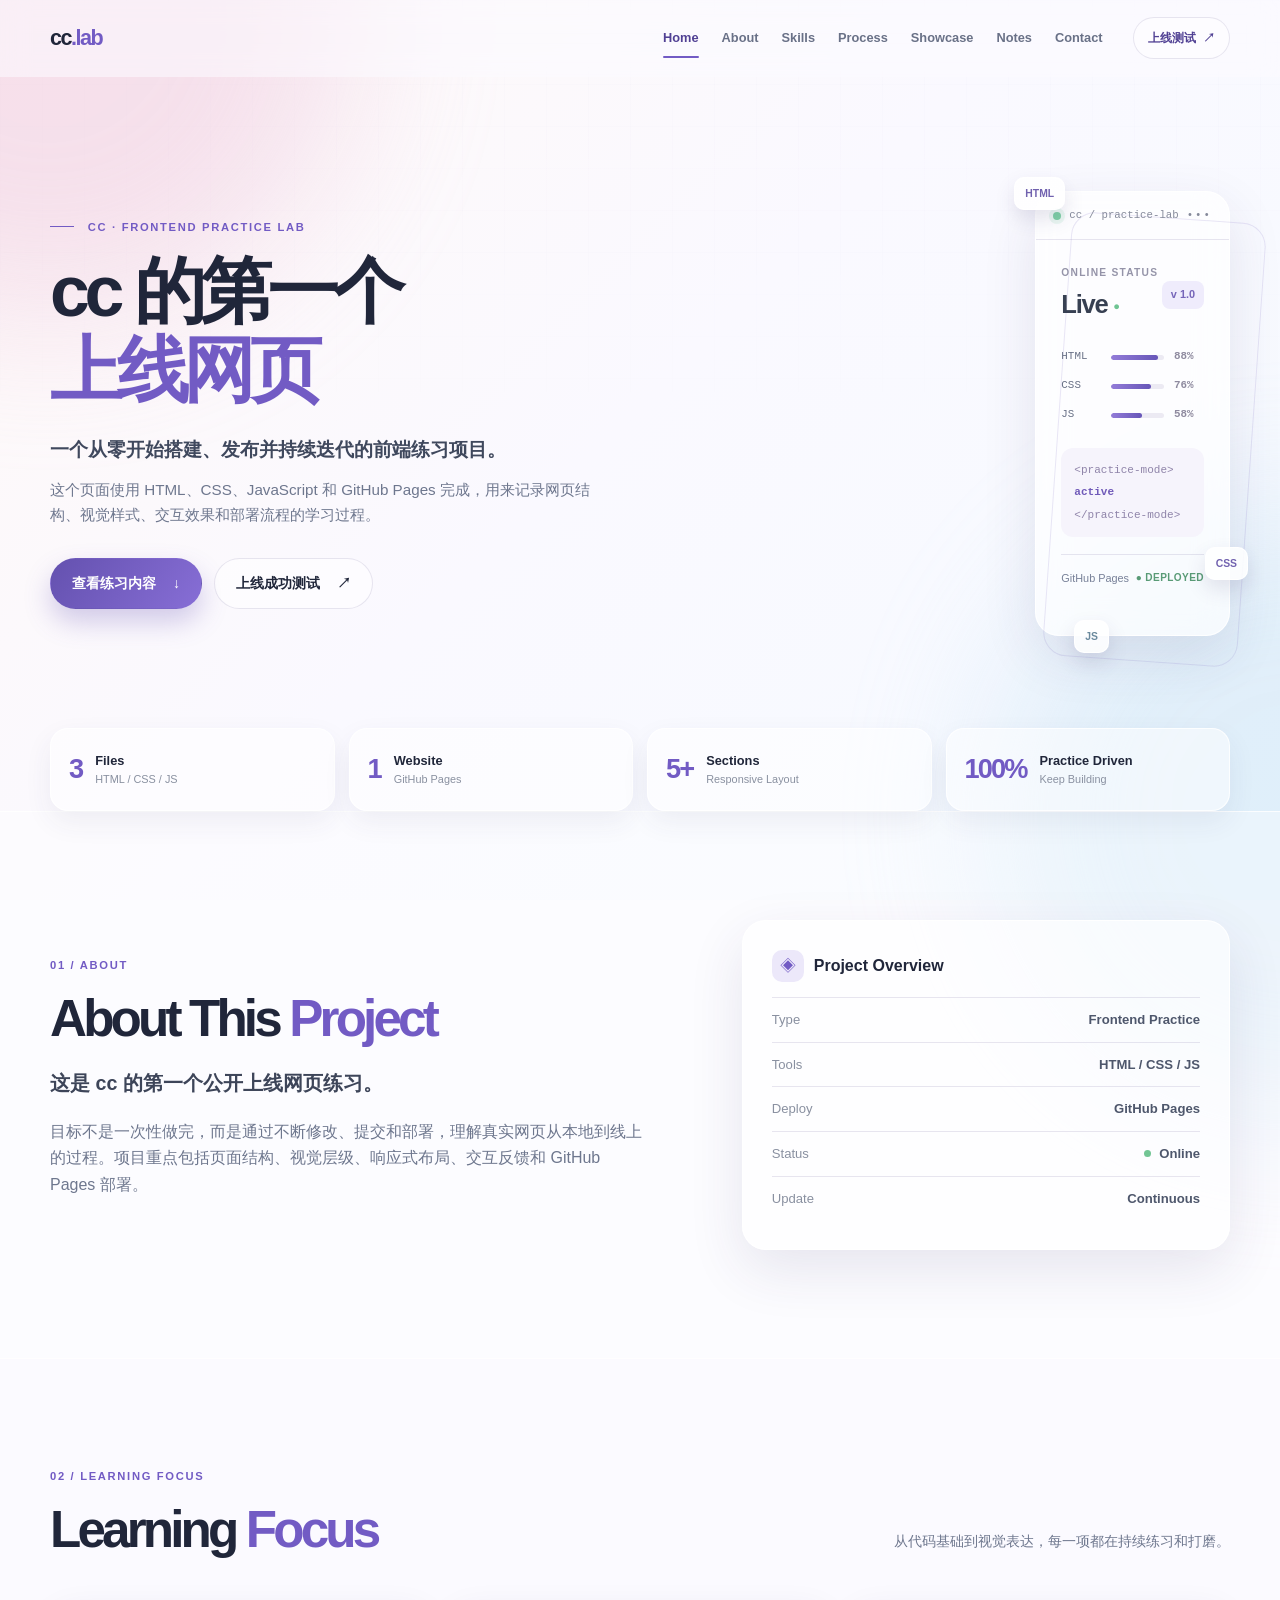
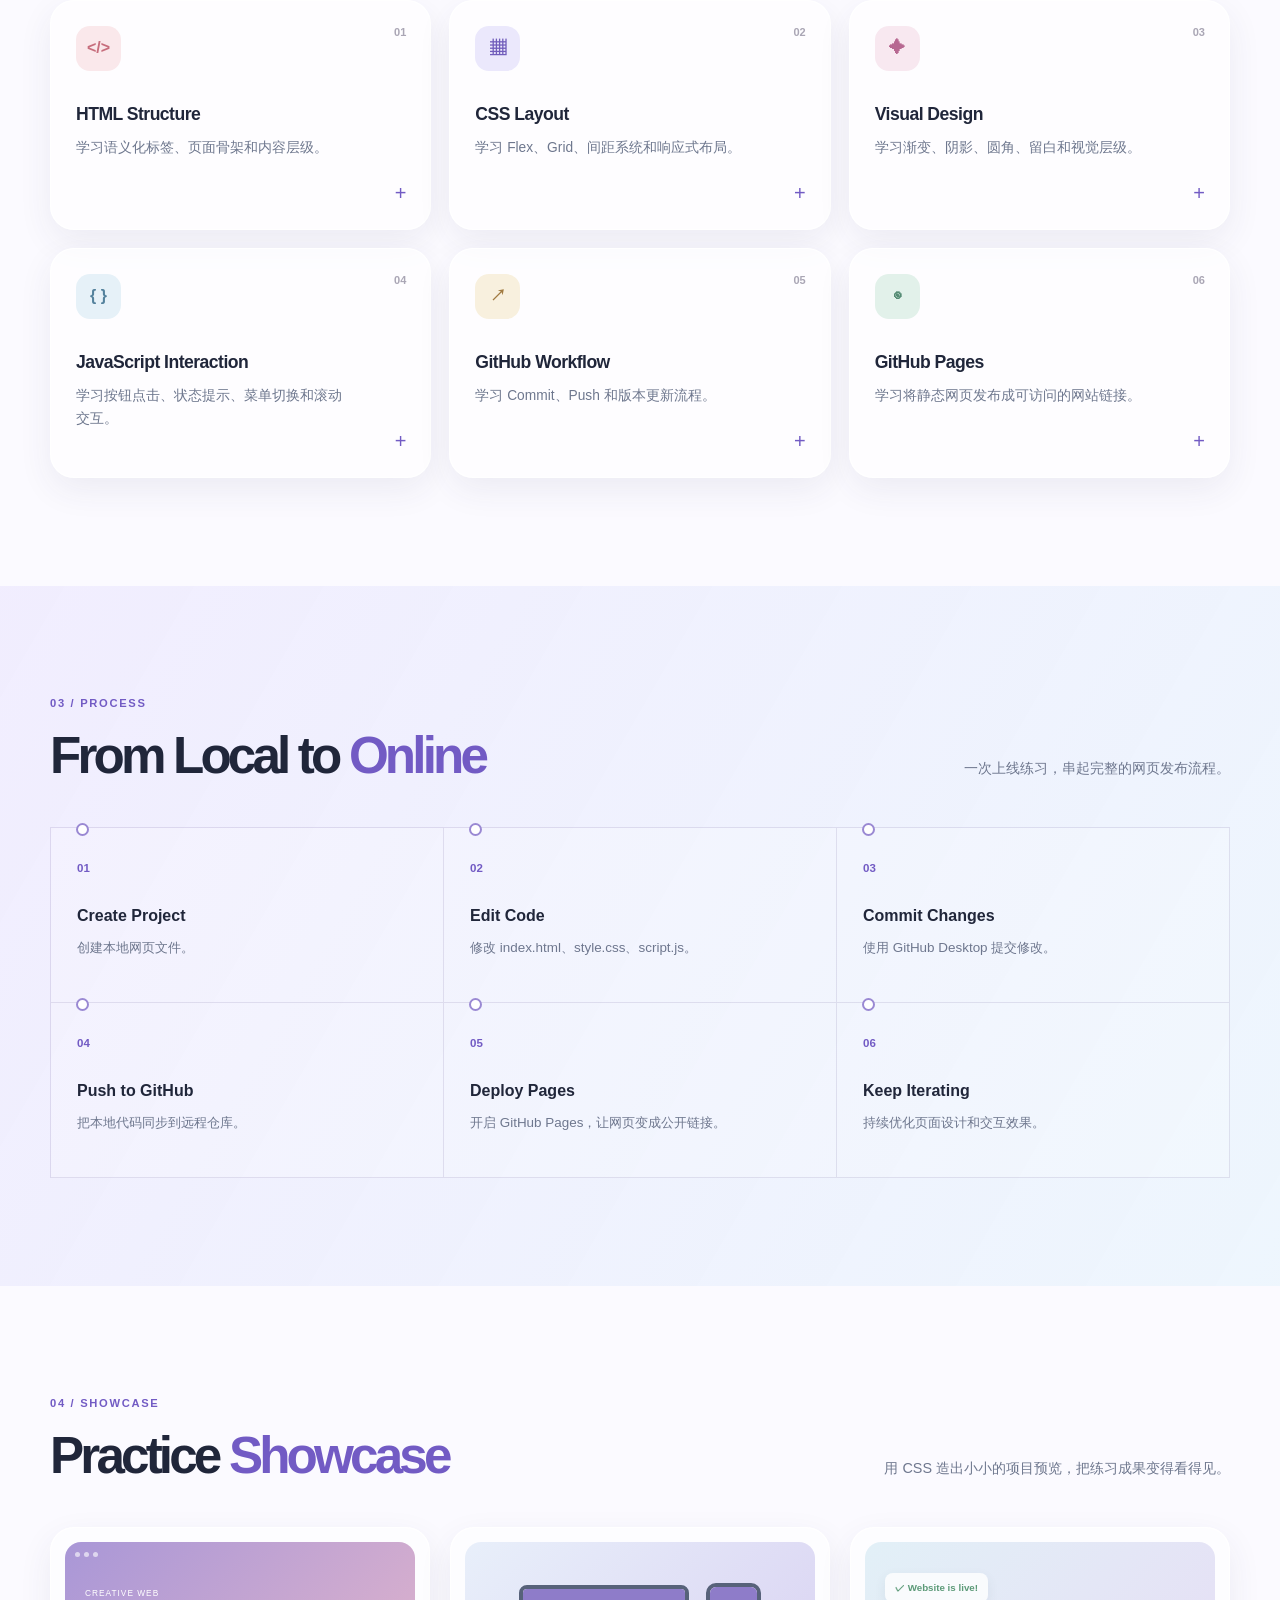
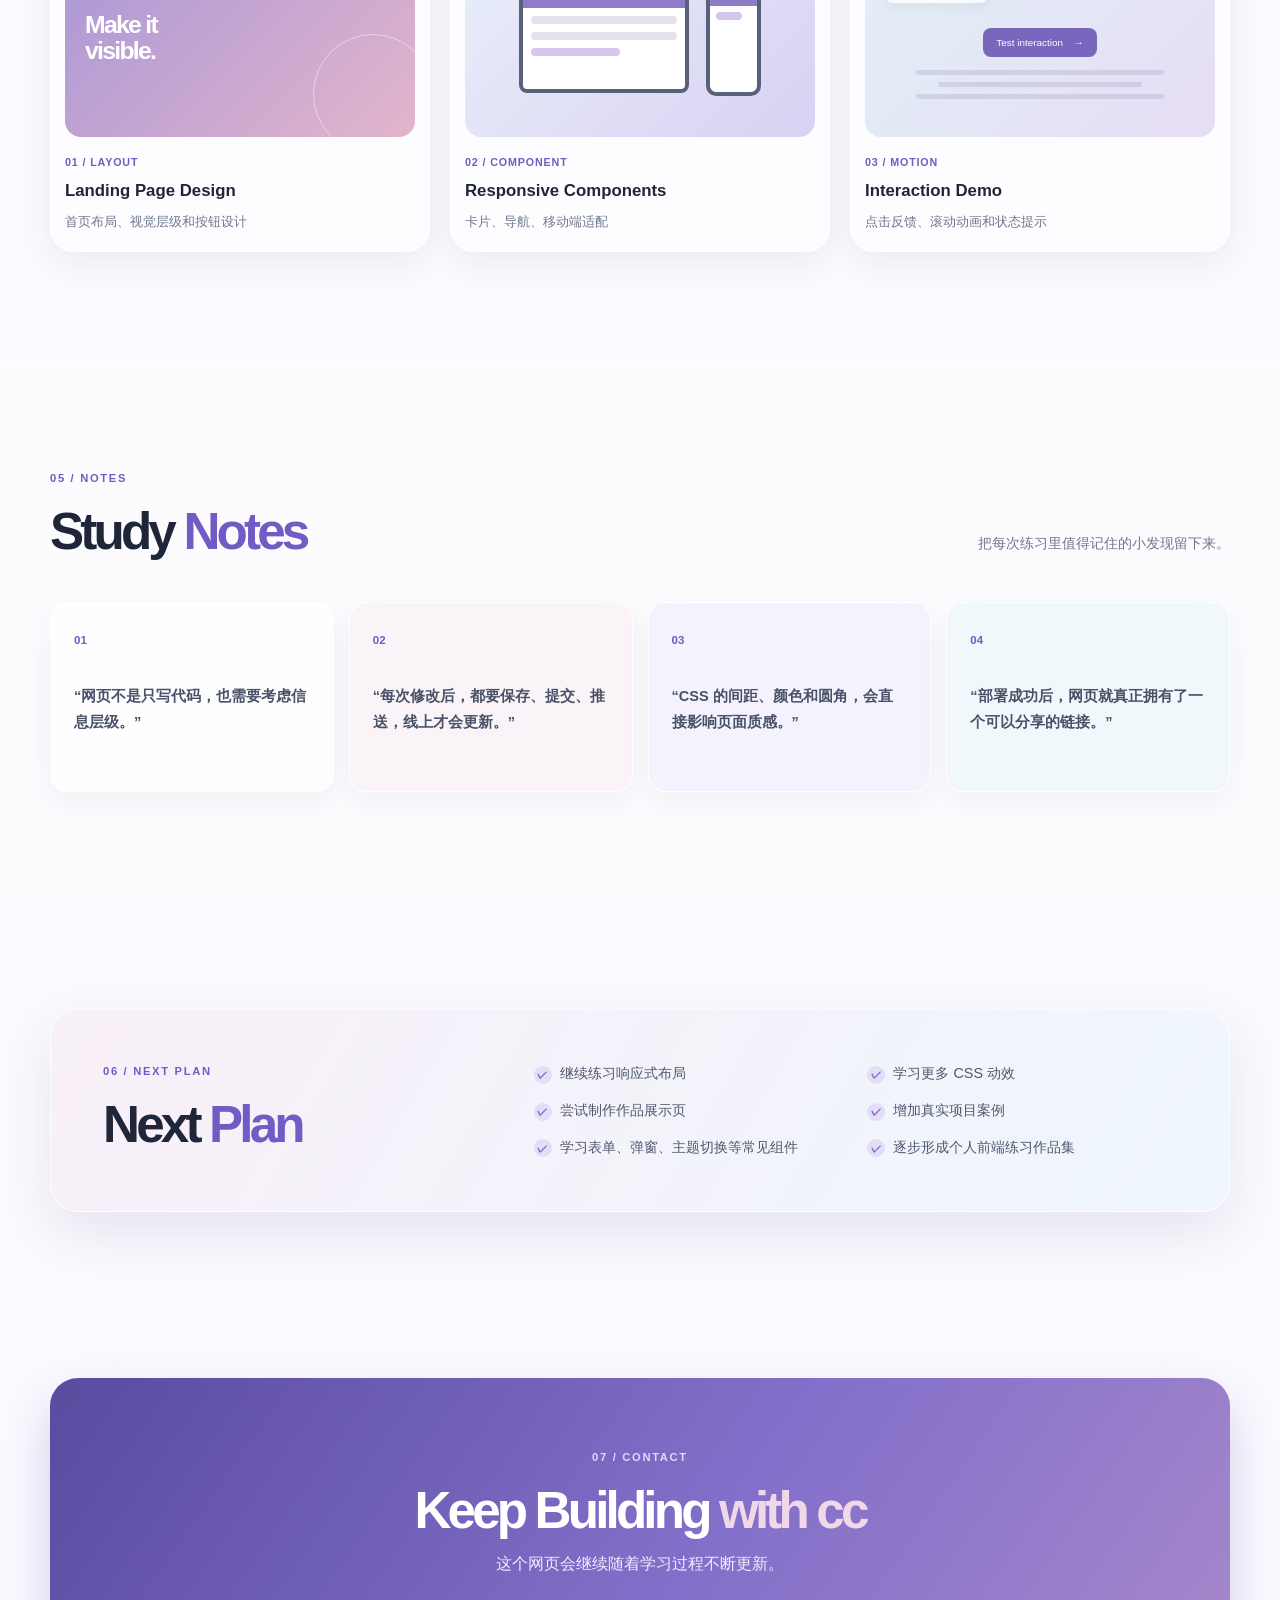
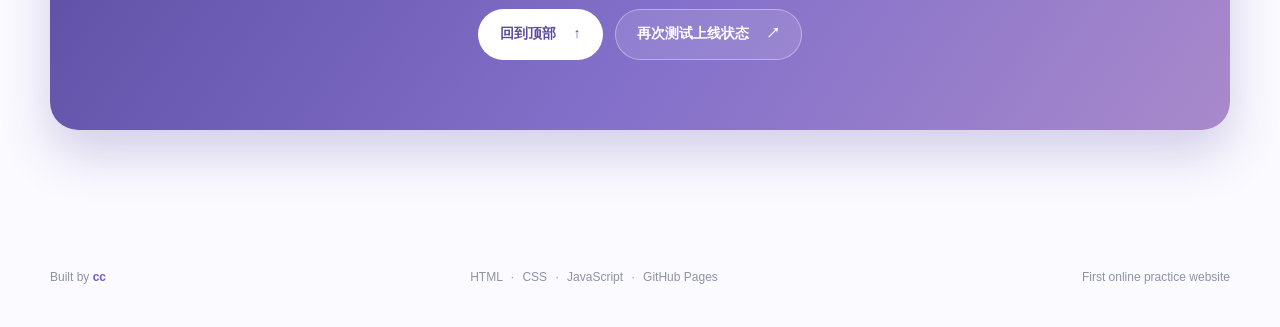
==== commit acb2d100: "final homepage upgrade" ====
--- a/index.html
+++ b/index.html
@@ -3,118 +3,110 @@
 <head>
   <meta charset="UTF-8">
   <meta name="viewport" content="width=device-width, initial-scale=1.0">
-  <meta name="description" content="cc 的个人前端练习展示页">
+  <meta name="description" content="cc 的 Creative Frontend Lab 前端练习展示网站">
   <title>cc 的第一个上线网页</title>
   <link rel="stylesheet" href="style.css">
 </head>
 <body>
-  <div class="background-glow glow-one"></div>
-  <div class="background-glow glow-two"></div>
+  <div class="page-grid" aria-hidden="true"></div>
+  <div class="glow glow-pink" aria-hidden="true"></div>
+  <div class="glow glow-blue" aria-hidden="true"></div>
 
-  <header class="site-header">
+  <header class="site-header" id="home">
     <nav class="nav container" aria-label="主导航">
-      <a class="logo" href="#home" aria-label="返回首页">cc<span>.dev</span></a>
-      <button class="menu-button" type="button" aria-expanded="false" aria-controls="nav-links">
-        <span></span><span></span><span></span>
-        <span class="sr-only">打开导航菜单</span>
+      <a class="brand" href="#home" aria-label="cc.lab 首页">cc<span>.lab</span></a>
+      <button class="menu-toggle" type="button" aria-controls="nav-menu" aria-expanded="false">
+        <span></span><span></span><span></span><span class="sr-only">打开导航菜单</span>
       </button>
-      <div class="nav-links" id="nav-links">
-        <a href="#home">Home</a>
-        <a href="#about">About</a>
-        <a href="#skills">Skills</a>
-        <a href="#projects">Projects</a>
-        <a href="#contact">Contact</a>
+      <div class="nav-menu" id="nav-menu">
+        <a class="nav-link active" href="#home">Home</a><a class="nav-link" href="#about">About</a>
+        <a class="nav-link" href="#skills">Skills</a><a class="nav-link" href="#process">Process</a>
+        <a class="nav-link" href="#showcase">Showcase</a><a class="nav-link" href="#notes">Notes</a>
+        <a class="nav-link" href="#contact">Contact</a>
       </div>
+      <button class="nav-test test-trigger" type="button">上线测试 <span>↗</span></button>
     </nav>
   </header>
 
   <main>
-    <section class="hero container section" id="home">
-      <div class="hero-copy reveal">
-        <p class="eyebrow"><span></span> FRONTEND PRACTICE · 01</p>
-        <h1>cc 的第一个<br><em>上线网页</em></h1>
-        <p class="hero-lead">一个从零开始搭建、上线并持续迭代的前端练习项目。</p>
-        <p class="hero-intro">使用 HTML、CSS、JavaScript 和 GitHub Pages 完成。从一行代码开始，把学习过程做成可以被看见的作品。</p>
-        <div class="hero-actions">
-          <a class="button button-primary" href="#skills">查看练习内容 <span>↓</span></a>
-          <button class="button button-secondary" id="celebrateButton" type="button">上线成功测试 <span>↗</span></button>
+    <section class="hero container section" aria-labelledby="hero-title">
+      <div class="hero-content hero-enter">
+        <p class="eyebrow"><i></i> CC · FRONTEND PRACTICE LAB</p>
+        <h1 id="hero-title">cc 的第一个<br><em>上线网页</em></h1>
+        <p class="hero-subtitle">一个从零开始搭建、发布并持续迭代的前端练习项目。</p>
+        <p class="hero-description">这个页面使用 HTML、CSS、JavaScript 和 GitHub Pages 完成，用来记录网页结构、视觉样式、交互效果和部署流程的学习过程。</p>
+        <div class="button-row">
+          <a class="button primary-button" href="#skills">查看练习内容 <b>↓</b></a>
+          <button class="button ghost-button test-trigger" type="button">上线成功测试 <b>↗</b></button>
         </div>
-        <p class="success-message" id="message" aria-live="polite"></p>
       </div>
 
-      <div class="hero-art reveal" aria-hidden="true">
-        <div class="orbit orbit-large"></div>
-        <div class="orbit orbit-small"></div>
-        <div class="code-window">
-          <div class="window-bar"><i></i><i></i><i></i><b>cc-practice.html</b></div>
-          <div class="code-lines">
-            <p><span>&lt;main&gt;</span></p>
-            <p class="indent"><b>build</b> <em>something nice</em></p>
-            <p class="indent"><b>learn</b> <em>one step at a time</em></p>
-            <p><span>&lt;/main&gt;</span></p>
-          </div>
+      <div class="lab-panel hero-enter" aria-label="前端练习状态面板">
+        <div class="panel-top"><span class="status-dot"></span><span>cc / practice-lab</span><span class="panel-more">•••</span></div>
+        <div class="panel-body">
+          <div class="panel-heading"><div><p>ONLINE STATUS</p><h2>Live <span>●</span></h2></div><span class="version">v 1.0</span></div>
+          <div class="stack-row"><span>HTML</span><div><i style="width: 88%"></i></div><b>88%</b></div>
+          <div class="stack-row"><span>CSS</span><div><i style="width: 76%"></i></div><b>76%</b></div>
+          <div class="stack-row"><span>JS</span><div><i style="width: 58%"></i></div><b>58%</b></div>
+          <div class="panel-code"><span>&lt;practice-mode&gt;</span><b>active</b><span>&lt;/practice-mode&gt;</span></div>
+          <div class="panel-footer"><span>GitHub Pages</span><strong>● DEPLOYED</strong></div>
         </div>
-        <div class="floating-chip chip-one">HTML</div>
-        <div class="floating-chip chip-two">CSS</div>
-        <div class="floating-chip chip-three">JS</div>
+        <span class="panel-chip chip-html">HTML</span><span class="panel-chip chip-css">CSS</span><span class="panel-chip chip-js">JS</span>
       </div>
     </section>
 
-    <section class="about section" id="about">
-      <div class="container about-grid reveal">
-        <div>
-          <p class="section-label">01 / ABOUT</p>
-          <h2>About This <em>Project</em></h2>
-        </div>
-        <div class="about-content">
-          <p class="about-highlight">这是一个用于学习网页结构、视觉样式和基础交互的练习项目。</p>
-          <p>它通过 GitHub Pages 完成公开访问，也会随着学习不断更新。每一次调整，都是对前端设计和开发流程多一点的理解。</p>
-          <div class="project-meta">
-            <span>HTML</span><span>CSS</span><span>JAVASCRIPT</span><span>GITHUB PAGES</span>
-          </div>
-        </div>
+    <section class="stats container" aria-label="项目数据亮点">
+      <article class="stat-card reveal"><strong>3</strong><div><h2>Files</h2><p>HTML / CSS / JS</p></div></article>
+      <article class="stat-card reveal"><strong>1</strong><div><h2>Website</h2><p>GitHub Pages</p></div></article>
+      <article class="stat-card reveal"><strong>5+</strong><div><h2>Sections</h2><p>Responsive Layout</p></div></article>
+      <article class="stat-card reveal"><strong>100%</strong><div><h2>Practice Driven</h2><p>Keep Building</p></div></article>
+    </section>
+
+    <section class="section about-section" id="about">
+      <div class="container about-layout">
+        <div class="about-copy reveal"><p class="section-kicker">01 / ABOUT</p><h2>About This <em>Project</em></h2><p class="large-copy">这是 cc 的第一个公开上线网页练习。</p><p>目标不是一次性做完，而是通过不断修改、提交和部署，理解真实网页从本地到线上的过程。项目重点包括页面结构、视觉层级、响应式布局、交互反馈和 GitHub Pages 部署。</p></div>
+        <aside class="overview-card reveal"><div class="overview-title"><span>◈</span><h3>Project Overview</h3></div><dl><div><dt>Type</dt><dd>Frontend Practice</dd></div><div><dt>Tools</dt><dd>HTML / CSS / JS</dd></div><div><dt>Deploy</dt><dd>GitHub Pages</dd></div><div><dt>Status</dt><dd><i></i> Online</dd></div><div><dt>Update</dt><dd>Continuous</dd></div></dl></aside>
       </div>
     </section>
 
     <section class="section container" id="skills">
-      <div class="section-heading reveal">
-        <div><p class="section-label">02 / LEARNING</p><h2>Skills in <em>Progress</em></h2></div>
-        <p>把基础知识拆成小块，认真练习，也认真呈现。</p>
-      </div>
-      <div class="skill-grid">
-        <article class="skill-card reveal"><div class="skill-icon icon-html">&lt;/&gt;</div><p class="card-index">01</p><h3>HTML Structure</h3><p>学习页面骨架、语义化标签和内容组织。</p><span class="card-arrow">↗</span></article>
-        <article class="skill-card reveal"><div class="skill-icon icon-css">✦</div><p class="card-index">02</p><h3>CSS Visual Design</h3><p>学习布局、颜色、渐变、阴影、响应式和视觉层级。</p><span class="card-arrow">↗</span></article>
-        <article class="skill-card reveal"><div class="skill-icon icon-js">{ }</div><p class="card-index">03</p><h3>JavaScript Interaction</h3><p>学习按钮点击、状态反馈和简单页面互动。</p><span class="card-arrow">↗</span></article>
+      <div class="section-heading reveal"><div><p class="section-kicker">02 / LEARNING FOCUS</p><h2>Learning <em>Focus</em></h2></div><p>从代码基础到视觉表达，每一项都在持续练习和打磨。</p></div>
+      <div class="skills-grid">
+        <article class="skill-card reveal"><span class="skill-number">01</span><div class="skill-icon coral">&lt;/&gt;</div><h3>HTML Structure</h3><p>学习语义化标签、页面骨架和内容层级。</p><span class="card-plus">+</span></article>
+        <article class="skill-card reveal"><span class="skill-number">02</span><div class="skill-icon purple">▦</div><h3>CSS Layout</h3><p>学习 Flex、Grid、间距系统和响应式布局。</p><span class="card-plus">+</span></article>
+        <article class="skill-card reveal"><span class="skill-number">03</span><div class="skill-icon pink">✦</div><h3>Visual Design</h3><p>学习渐变、阴影、圆角、留白和视觉层级。</p><span class="card-plus">+</span></article>
+        <article class="skill-card reveal"><span class="skill-number">04</span><div class="skill-icon blue">{ }</div><h3>JavaScript Interaction</h3><p>学习按钮点击、状态提示、菜单切换和滚动交互。</p><span class="card-plus">+</span></article>
+        <article class="skill-card reveal"><span class="skill-number">05</span><div class="skill-icon yellow">↗</div><h3>GitHub Workflow</h3><p>学习 Commit、Push 和版本更新流程。</p><span class="card-plus">+</span></article>
+        <article class="skill-card reveal"><span class="skill-number">06</span><div class="skill-icon mint">◉</div><h3>GitHub Pages</h3><p>学习将静态网页发布成可访问的网站链接。</p><span class="card-plus">+</span></article>
       </div>
     </section>
 
-    <section class="process-section section" id="projects">
-      <div class="container">
-        <div class="section-heading reveal"><div><p class="section-label">03 / PROJECTS</p><h2>Practice <em>Process</em></h2></div><p>一次公开部署，串起从本地代码到线上网页的完整过程。</p></div>
-        <ol class="timeline reveal">
-          <li><span>01</span><div><h3>创建本地项目</h3><p>从简洁的 HTML、CSS 和 JavaScript 文件开始。</p></div></li>
-          <li><span>02</span><div><h3>上传 GitHub 仓库</h3><p>让代码拥有一个清晰、安全的线上版本记录。</p></div></li>
-          <li><span>03</span><div><h3>开启 GitHub Pages</h3><p>将仓库中的页面发布为可公开访问的网站。</p></div></li>
-          <li><span>04</span><div><h3>修改代码并重新部署</h3><p>每次更新都会成为页面成长的一部分。</p></div></li>
-          <li><span>05</span><div><h3>持续优化页面设计</h3><p>在内容、体验和视觉细节中不断练习。</p></div></li>
+    <section class="section process-section" id="process">
+      <div class="container"><div class="section-heading reveal"><div><p class="section-kicker">03 / PROCESS</p><h2>From Local to <em>Online</em></h2></div><p>一次上线练习，串起完整的网页发布流程。</p></div>
+        <ol class="process-list">
+          <li class="reveal"><span>01</span><div><h3>Create Project</h3><p>创建本地网页文件。</p></div></li><li class="reveal"><span>02</span><div><h3>Edit Code</h3><p>修改 index.html、style.css、script.js。</p></div></li><li class="reveal"><span>03</span><div><h3>Commit Changes</h3><p>使用 GitHub Desktop 提交修改。</p></div></li><li class="reveal"><span>04</span><div><h3>Push to GitHub</h3><p>把本地代码同步到远程仓库。</p></div></li><li class="reveal"><span>05</span><div><h3>Deploy Pages</h3><p>开启 GitHub Pages，让网页变成公开链接。</p></div></li><li class="reveal"><span>06</span><div><h3>Keep Iterating</h3><p>持续优化页面设计和交互效果。</p></div></li>
         </ol>
       </div>
     </section>
 
-    <section class="next section container" id="contact">
-      <div class="next-card reveal">
-        <div><p class="section-label">04 / NEXT</p><h2>Next <em>Plan</em></h2></div>
-        <ul><li>继续练习响应式布局</li><li>尝试制作作品展示页面</li><li>学习更多按钮、卡片、动效和页面组件</li><li>逐步形成个人前端练习作品集</li></ul>
-        <p class="next-note">stay curious, keep building.</p>
+    <section class="section container" id="showcase">
+      <div class="section-heading reveal"><div><p class="section-kicker">04 / SHOWCASE</p><h2>Practice <em>Showcase</em></h2></div><p>用 CSS 造出小小的项目预览，把练习成果变得看得见。</p></div>
+      <div class="showcase-grid">
+        <article class="showcase-card reveal"><div class="mockup landing-mockup"><div class="mockup-bar"><i></i><i></i><i></i></div><div class="mockup-hero"><span>creative web</span><b>Make it<br>visible.</b><i></i></div></div><p class="showcase-index">01 / LAYOUT</p><h3>Landing Page Design</h3><span>首页布局、视觉层级和按钮设计</span></article>
+        <article class="showcase-card reveal"><div class="mockup responsive-mockup"><div class="device desktop"><i></i><b></b><b></b><b></b></div><div class="device phone"><i></i><b></b></div></div><p class="showcase-index">02 / COMPONENT</p><h3>Responsive Components</h3><span>卡片、导航、移动端适配</span></article>
+        <article class="showcase-card reveal"><div class="mockup interaction-mockup"><div class="demo-toast">✓ Website is live!</div><button>Test interaction <span>→</span></button><div class="demo-lines"><i></i><i></i><i></i></div></div><p class="showcase-index">03 / MOTION</p><h3>Interaction Demo</h3><span>点击反馈、滚动动画和状态提示</span></article>
       </div>
     </section>
+
+    <section class="section notes-section" id="notes"><div class="container"><div class="section-heading reveal"><div><p class="section-kicker">05 / NOTES</p><h2>Study <em>Notes</em></h2></div><p>把每次练习里值得记住的小发现留下来。</p></div><div class="notes-grid"><article class="note-card reveal"><span>01</span><p>“网页不是只写代码，也需要考虑信息层级。”</p></article><article class="note-card reveal"><span>02</span><p>“每次修改后，都要保存、提交、推送，线上才会更新。”</p></article><article class="note-card reveal"><span>03</span><p>“CSS 的间距、颜色和圆角，会直接影响页面质感。”</p></article><article class="note-card reveal"><span>04</span><p>“部署成功后，网页就真正拥有了一个可以分享的链接。”</p></article></div></div></section>
+
+    <section class="section container"><div class="plan-card reveal"><div><p class="section-kicker">06 / NEXT PLAN</p><h2>Next <em>Plan</em></h2></div><ul><li>继续练习响应式布局</li><li>学习更多 CSS 动效</li><li>尝试制作作品展示页</li><li>增加真实项目案例</li><li>学习表单、弹窗、主题切换等常见组件</li><li>逐步形成个人前端练习作品集</li></ul></div></section>
+
+    <section class="cta-section section" id="contact"><div class="container cta-card reveal"><p class="section-kicker">07 / CONTACT</p><h2>Keep Building <em>with cc</em></h2><p>这个网页会继续随着学习过程不断更新。</p><div class="button-row"><a class="button primary-button" href="#home">回到顶部 <b>↑</b></a><button class="button ghost-button test-trigger" type="button">再次测试上线状态 <b>↗</b></button></div></div></section>
   </main>
 
-  <footer class="footer container">
-    <p>Built by <strong>cc</strong></p>
-    <p>HTML <span>·</span> CSS <span>·</span> JavaScript <span>·</span> GitHub Pages</p>
-  </footer>
-
+  <footer class="footer container"><p>Built by <strong>cc</strong></p><p>HTML <i>·</i> CSS <i>·</i> JavaScript <i>·</i> GitHub Pages</p><p>First online practice website</p></footer>
+  <div class="toast" id="toast" role="status" aria-live="polite"><span>✓</span> 网页已经成功上线啦！</div>
   <script src="script.js"></script>
 </body>
 </html>
--- a/style.css
+++ b/style.css
@@ -1,19 +1,28 @@
-:root { --ink:#202536; --muted:#70778a; --violet:#6b5bbd; --violet-dark:#4c418f; --lilac:#eeeafd; --line:rgba(64,54,105,.12); --paper:rgba(255,255,255,.62); --shadow:0 20px 60px rgba(72,65,113,.12); }
-* { box-sizing:border-box; }
-html { scroll-behavior:smooth; }
-body { margin:0; overflow-x:hidden; background:#fbfaff; color:var(--ink); font-family:"PingFang SC","Microsoft YaHei",Arial,sans-serif; line-height:1.6; }
-body::before { content:""; position:fixed; inset:0; z-index:-3; background:linear-gradient(138deg,#fff9f5 0%,#faf9ff 47%,#f5faff 100%); }
-.background-glow { position:fixed; z-index:-2; width:38rem; height:38rem; border-radius:50%; filter:blur(65px); opacity:.42; pointer-events:none; }
-.glow-one { top:-18rem; left:-16rem; background:#edc8db; }.glow-two { right:-18rem; top:38%; background:#bedcf2; }
-.container { width:min(100% - 48px,1160px); margin:auto; }.section { padding:108px 0; }.sr-only { position:absolute; width:1px; height:1px; overflow:hidden; clip:rect(0,0,0,0); }
-.site-header { position:sticky; top:0; z-index:10; background:rgba(251,250,255,.7); border-bottom:1px solid transparent; backdrop-filter:blur(16px); }.nav { height:76px; display:flex; align-items:center; justify-content:space-between; }.logo { color:var(--ink); text-decoration:none; font-size:1.28rem; font-weight:800; letter-spacing:-.05em; }.logo span { color:var(--violet); }.nav-links { display:flex; gap:28px; }.nav-links a { position:relative; color:#61697d; font-size:.88rem; font-weight:700; text-decoration:none; }.nav-links a::after { content:""; position:absolute; left:0; bottom:-7px; width:0; height:2px; background:var(--violet); transition:width .2s; }.nav-links a:hover::after { width:100%; }.menu-button { display:none; }
-.hero { min-height:670px; display:grid; grid-template-columns:1.08fr .92fr; align-items:center; gap:50px; padding-top:76px; padding-bottom:80px; }.eyebrow,.section-label { margin:0 0 16px; color:var(--violet); font-size:.72rem; font-weight:800; letter-spacing:.14em; }.eyebrow span { display:inline-block; width:24px; height:1px; margin:0 8px 4px 0; background:currentColor; }.hero h1,.section-heading h2,.about h2,.next h2 { margin:0; font-size:clamp(2.5rem,5.4vw,4.75rem); letter-spacing:-.07em; line-height:1.13; }.hero h1 em,.section-heading em,.about h2 em,.next h2 em { color:var(--violet); font-style:normal; }.hero-lead { max-width:530px; margin:26px 0 0; color:#3e465b; font-size:1.18rem; font-weight:600; }.hero-intro { max-width:530px; margin:12px 0 0; color:var(--muted); font-size:.97rem; }.hero-actions { display:flex; flex-wrap:wrap; gap:13px; margin-top:32px; }.button { display:inline-flex; align-items:center; justify-content:center; gap:16px; min-height:52px; padding:0 22px; border:1px solid transparent; border-radius:999px; font:inherit; font-size:.9rem; font-weight:800; text-decoration:none; cursor:pointer; transition:transform .22s,box-shadow .22s,background .22s; }.button:hover { transform:translateY(-3px); }.button-primary { background:var(--violet); box-shadow:0 13px 25px rgba(88,72,164,.25); color:#fff; }.button-primary:hover { box-shadow:0 18px 30px rgba(88,72,164,.34); }.button-secondary { background:rgba(255,255,255,.55); border-color:var(--line); color:var(--ink); }.button-secondary:hover { background:#fff; box-shadow:0 12px 25px rgba(72,65,113,.1); }.success-message { min-height:24px; margin:14px 0 0; color:var(--violet-dark); font-weight:800; opacity:0; transform:translateY(-6px); transition:opacity .3s,transform .3s; }.success-message.is-visible { opacity:1; transform:translateY(0); }
-.hero-art { position:relative; height:440px; }.code-window { position:absolute; z-index:2; top:85px; right:0; width:min(100%,430px); padding:0 0 25px; overflow:hidden; border:1px solid rgba(255,255,255,.8); border-radius:22px; background:rgba(255,255,255,.67); box-shadow:var(--shadow); backdrop-filter:blur(16px); transform:rotate(3deg); }.window-bar { display:flex; align-items:center; gap:6px; height:47px; padding:0 15px; border-bottom:1px solid var(--line); }.window-bar i { width:8px; height:8px; border-radius:50%; background:#e5b2bd; }.window-bar i:nth-child(2) { background:#e9cf95; }.window-bar i:nth-child(3) { background:#b4d8c1; }.window-bar b { margin-left:7px; color:#8a8da0; font-size:.68rem; font-weight:700; }.code-lines { padding:20px 25px 0; font-family:Consolas,monospace; font-size:.78rem; }.code-lines p { margin:7px 0; color:#8b83a2; }.code-lines .indent { padding-left:23px; }.code-lines b { color:#7b62c2; }.code-lines em { color:#7386a5; font-style:normal; }.orbit { position:absolute; border:1px solid rgba(105,85,180,.16); border-radius:50%; }.orbit-large { top:18px; left:0; width:390px; height:390px; }.orbit-small { top:90px; left:70px; width:250px; height:250px; border-style:dashed; }.floating-chip { position:absolute; z-index:3; padding:8px 13px; border:1px solid rgba(255,255,255,.8); border-radius:12px; background:rgba(255,255,255,.8); box-shadow:0 12px 22px rgba(76,65,135,.13); color:#6355a1; font-size:.72rem; font-weight:800; }.chip-one { top:35px; right:10px; }.chip-two { bottom:55px; left:20px; }.chip-three { right:35px; bottom:15px; }
-.about { background:rgba(255,255,255,.38); border-top:1px solid rgba(255,255,255,.7); border-bottom:1px solid rgba(255,255,255,.7); }.about-grid { display:grid; grid-template-columns:.9fr 1.1fr; gap:80px; }.about h2,.next h2,.section-heading h2 { font-size:clamp(2.2rem,4vw,3.4rem); }.about-content { max-width:600px; }.about-highlight { margin:0; font-size:1.35rem; font-weight:700; line-height:1.65; }.about-content > p:not(.about-highlight) { color:var(--muted); }.project-meta { display:flex; flex-wrap:wrap; gap:8px; margin-top:28px; }.project-meta span { padding:7px 10px; border:1px solid var(--line); border-radius:999px; color:#797189; font-size:.67rem; font-weight:800; letter-spacing:.06em; }
-.section-heading { display:flex; align-items:end; justify-content:space-between; gap:30px; margin-bottom:42px; }.section-heading > p { max-width:330px; margin:0 0 5px; color:var(--muted); font-size:.93rem; }.skill-grid { display:grid; grid-template-columns:repeat(3,1fr); gap:20px; }.skill-card { position:relative; min-height:300px; padding:28px; overflow:hidden; border:1px solid rgba(255,255,255,.86); border-radius:24px; background:var(--paper); box-shadow:0 12px 36px rgba(69,64,107,.08); transition:transform .25s,box-shadow .25s; backdrop-filter:blur(10px); }.skill-card:hover { box-shadow:0 22px 42px rgba(69,64,107,.16); transform:translateY(-7px); }.skill-icon { display:grid; width:48px; height:48px; place-items:center; border-radius:15px; font-size:1.05rem; font-weight:800; }.icon-html { background:#f8e9eb; color:#c46c80; }.icon-css { background:#ebe9ff; color:#7163bb; }.icon-js { background:#e5f1fa; color:#4c7f9c; }.card-index { margin:29px 0 6px; color:#9c99a7; font-size:.72rem; font-weight:800; }.skill-card h3 { margin:0; font-size:1.25rem; letter-spacing:-.03em; }.skill-card > p:not(.card-index) { margin:10px 0 0; color:var(--muted); font-size:.91rem; }.card-arrow { position:absolute; right:26px; bottom:23px; color:var(--violet); font-size:1.3rem; }
-.process-section { background:linear-gradient(120deg,rgba(237,231,255,.42),rgba(230,243,253,.48)); }.timeline { margin:0; padding:0; list-style:none; border-top:1px solid var(--line); }.timeline li { display:grid; grid-template-columns:104px 1fr 1.2fr; gap:24px; align-items:baseline; padding:25px 6px; border-bottom:1px solid var(--line); transition:padding .2s,background .2s; }.timeline li:hover { padding-left:15px; background:rgba(255,255,255,.36); }.timeline span { color:var(--violet); font-size:.74rem; font-weight:800; }.timeline h3 { margin:0; font-size:1.05rem; }.timeline p { margin:0; color:var(--muted); font-size:.88rem; }
-.next-card { display:grid; grid-template-columns:.75fr 1.25fr; gap:40px; padding:55px; border:1px solid rgba(255,255,255,.8); border-radius:28px; background:linear-gradient(115deg,rgba(246,238,249,.9),rgba(237,245,253,.86)); box-shadow:var(--shadow); }.next-card ul { display:grid; grid-template-columns:1fr 1fr; gap:13px 22px; margin:4px 0 0; padding:0; list-style:none; }.next-card li { color:#4f576c; font-size:.94rem; }.next-card li::before { content:"✦"; margin-right:9px; color:var(--violet); }.next-note { grid-column:2; margin:4px 0 0; color:#938ca6; font-family:Georgia,serif; font-style:italic; }.footer { display:flex; justify-content:space-between; padding:28px 0 38px; border-top:1px solid var(--line); color:#8b91a1; font-size:.78rem; }.footer p { margin:0; }.footer strong { color:var(--violet); }.footer span { margin:0 5px; }
-.reveal { animation:fade-up .75s both; }.skill-card:nth-child(2) { animation-delay:.1s; }.skill-card:nth-child(3) { animation-delay:.2s; } @keyframes fade-up { from { opacity:0; transform:translateY(18px); } to { opacity:1; transform:translateY(0); } }
-@media (max-width:800px) { .section { padding:76px 0; }.hero { min-height:auto; grid-template-columns:1fr; gap:12px; padding-top:62px; }.hero-art { width:min(100%,470px); height:360px; margin:auto; }.about-grid,.next-card { grid-template-columns:1fr; gap:28px; }.next-note { grid-column:auto; }.nav-links { gap:18px; }.timeline li { grid-template-columns:70px 1fr; }.timeline li p { grid-column:2; }.section-heading { align-items:start; flex-direction:column; gap:15px; }.section-heading > p { max-width:500px; } }
-@media (max-width:600px) { .container { width:min(100% - 32px,1160px); }.nav { height:66px; }.menu-button { display:flex; width:40px; height:40px; flex-direction:column; align-items:center; justify-content:center; gap:5px; border:0; background:transparent; cursor:pointer; }.menu-button span:not(.sr-only) { width:20px; height:2px; background:var(--ink); }.nav-links { position:absolute; top:66px; right:16px; left:16px; display:none; flex-direction:column; gap:0; padding:10px 17px; border:1px solid var(--line); border-radius:17px; background:rgba(255,255,255,.94); box-shadow:var(--shadow); }.nav-links.is-open { display:flex; }.nav-links a { padding:10px 0; }.hero { padding-top:48px; }.hero h1 { font-size:2.55rem; }.hero-lead { font-size:1.05rem; }.hero-art { height:292px; transform:scale(.88); transform-origin:top center; margin-bottom:-34px; }.code-window { top:58px; }.orbit-large { width:315px; height:315px; }.orbit-small { top:68px; left:57px; width:204px; height:204px; }.skill-grid { grid-template-columns:1fr; }.skill-card { min-height:238px; }.timeline li { grid-template-columns:48px 1fr; gap:12px; padding:20px 0; }.next-card { padding:30px 24px; }.next-card ul { grid-template-columns:1fr; }.footer { flex-direction:column; gap:7px; padding-top:22px; }.button { padding:0 18px; }.hero-actions { gap:10px; } }
-@media (prefers-reduced-motion:reduce) { html { scroll-behavior:auto; }.reveal { animation:none; }.button,.skill-card { transition:none; } }
+/* ---------- 基础与设计变量 ---------- */
+:root { --ink:#20263a; --muted:#6e778e; --violet:#725bc4; --violet-dark:#514194; --line:rgba(76,61,132,.13); --paper:rgba(255,255,255,.64); --radius:24px; --shadow:0 20px 55px rgba(57,50,104,.11); --max:1180px; }
+* { box-sizing:border-box; } html { scroll-behavior:smooth; scroll-padding-top:82px; } body { margin:0; overflow-x:hidden; color:var(--ink); background:#fbfaff; font-family:"PingFang SC","Microsoft YaHei",Arial,sans-serif; line-height:1.65; } body::before { content:""; position:fixed; z-index:-4; inset:0; background:linear-gradient(135deg,#fff9f7 0%,#faf9ff 48%,#f5faff 100%); } .page-grid { position:fixed; z-index:-3; inset:0; opacity:.24; pointer-events:none; background-image:linear-gradient(rgba(112,91,181,.07) 1px,transparent 1px),linear-gradient(90deg,rgba(112,91,181,.07) 1px,transparent 1px); background-size:42px 42px; mask-image:linear-gradient(to bottom,black,transparent 58%); }.glow { position:fixed; z-index:-2; width:38rem; height:38rem; border-radius:50%; filter:blur(75px); opacity:.42; pointer-events:none; }.glow-pink { top:-18rem; left:-16rem; background:#ebbfd9; }.glow-blue { top:32rem; right:-20rem; background:#c2dff2; }.container { width:min(calc(100% - 48px),var(--max)); margin:auto; }.section { padding:108px 0; }.sr-only { position:absolute; width:1px; height:1px; overflow:hidden; clip:rect(0,0,0,0); }
+/* ---------- 顶部导航 ---------- */
+.site-header { position:sticky; z-index:20; top:0; border-bottom:1px solid transparent; background:rgba(251,250,255,.58); backdrop-filter:blur(14px); transition:background .25s,box-shadow .25s,border-color .25s; }.site-header.is-scrolled { border-color:rgba(96,82,148,.09); background:rgba(251,250,255,.86); box-shadow:0 7px 25px rgba(58,50,100,.06); }.nav { display:flex; align-items:center; height:76px; gap:30px; }.brand { margin-right:auto; color:var(--ink); font-size:1.35rem; font-weight:850; letter-spacing:-.07em; text-decoration:none; }.brand span { color:var(--violet); }.nav-menu { display:flex; align-items:center; gap:23px; }.nav-link { position:relative; color:#697187; font-size:.8rem; font-weight:750; text-decoration:none; transition:color .2s; }.nav-link::after { content:""; position:absolute; bottom:-9px; left:50%; width:0; height:2px; border-radius:99px; background:var(--violet); transition:width .2s,left .2s; }.nav-link:hover,.nav-link.active { color:var(--violet-dark); }.nav-link.active::after { left:0; width:100%; }.nav-test { padding:10px 14px; border:1px solid var(--line); border-radius:999px; background:rgba(255,255,255,.55); color:var(--violet-dark); font:inherit; font-size:.76rem; font-weight:800; cursor:pointer; transition:transform .2s,background .2s; }.nav-test:hover { transform:translateY(-2px); background:#fff; }.nav-test span { margin-left:4px; }.menu-toggle { display:none; }
+/* ---------- Hero ---------- */
+.hero { display:grid; grid-template-columns:1.05fr .95fr; align-items:center; gap:65px; min-height:675px; padding-top:70px; padding-bottom:72px; }.eyebrow,.section-kicker { margin:0 0 16px; color:var(--violet); font-size:.7rem; font-weight:850; letter-spacing:.15em; }.eyebrow i { display:inline-block; width:24px; height:1px; margin:0 9px 4px 0; background:currentColor; }.hero h1,.section-heading h2,.about-copy h2,.plan-card h2,.cta-card h2 { margin:0; font-size:clamp(2.7rem,5.6vw,4.85rem); letter-spacing:-.075em; line-height:1.1; }.hero h1 em,.section-heading em,.about-copy h2 em,.plan-card h2 em,.cta-card h2 em { color:var(--violet); font-style:normal; }.hero-subtitle { max-width:530px; margin:25px 0 0; color:#3f485d; font-size:1.16rem; font-weight:650; }.hero-description { max-width:540px; margin:12px 0 0; color:var(--muted); font-size:.95rem; }.button-row { display:flex; flex-wrap:wrap; gap:12px; margin-top:31px; }.button { display:inline-flex; align-items:center; justify-content:center; min-height:51px; gap:17px; padding:0 21px; border:1px solid transparent; border-radius:999px; font:inherit; font-size:.88rem; font-weight:800; text-decoration:none; cursor:pointer; transition:transform .22s,box-shadow .22s,background .22s; }.button:hover { transform:translateY(-3px); }.primary-button { color:#fff; background:linear-gradient(125deg,#6451af,#876ed6); box-shadow:0 13px 27px rgba(96,75,177,.27); }.primary-button:hover { box-shadow:0 18px 31px rgba(96,75,177,.36); }.ghost-button { border-color:var(--line); color:var(--ink); background:rgba(255,255,255,.54); }.ghost-button:hover { background:#fff; box-shadow:0 12px 25px rgba(62,53,109,.11); }
+/* Hero 数据面板 */
+.lab-panel { position:relative; max-width:470px; justify-self:end; padding:0 0 22px; overflow:visible; border:1px solid rgba(255,255,255,.9); border-radius:var(--radius); background:rgba(255,255,255,.67); box-shadow:var(--shadow); backdrop-filter:blur(16px); }.lab-panel::before { content:""; position:absolute; z-index:-1; top:25px; right:-23px; width:100%; height:100%; border:1px solid rgba(117,95,188,.15); border-radius:var(--radius); transform:rotate(4deg); }.panel-top { display:flex; align-items:center; gap:8px; height:48px; padding:0 17px; border-bottom:1px solid var(--line); color:#858a9b; font-family:Consolas,monospace; font-size:.67rem; }.status-dot { width:8px; height:8px; border-radius:50%; background:#7dcfa5; box-shadow:0 0 0 4px rgba(125,207,165,.16); }.panel-more { margin-left:auto; letter-spacing:2px; }.panel-body { padding:25px; }.panel-heading { display:flex; justify-content:space-between; align-items:center; margin-bottom:23px; }.panel-heading p { margin:0; color:#9594a9; font-size:.64rem; font-weight:800; letter-spacing:.12em; }.panel-heading h2 { margin:1px 0 0; color:#374052; font-size:1.6rem; letter-spacing:-.05em; }.panel-heading h2 span { color:#6fc493; font-size:.7rem; vertical-align:middle; }.version { padding:5px 9px; border-radius:8px; background:#efecfc; color:#7665b9; font-size:.68rem; font-weight:800; }.stack-row { display:grid; grid-template-columns:40px 1fr 30px; align-items:center; gap:10px; margin:11px 0; color:#687086; font-family:Consolas,monospace; font-size:.68rem; }.stack-row > div { height:5px; overflow:hidden; border-radius:9px; background:#eceaf3; }.stack-row i { display:block; height:100%; border-radius:inherit; background:linear-gradient(90deg,#937cd8,#6756b8); }.stack-row b { color:#8e8a9f; font-weight:600; }.panel-code { display:flex; flex-direction:column; gap:4px; margin:24px 0 17px; padding:13px; border-radius:12px; background:#f6f4fc; color:#8f84a9; font-family:Consolas,monospace; font-size:.69rem; }.panel-code b { color:#705ab9; }.panel-footer { display:flex; justify-content:space-between; padding-top:15px; border-top:1px solid var(--line); color:#778098; font-size:.68rem; }.panel-footer strong { color:#599b76; font-size:.63rem; letter-spacing:.04em; }.panel-chip { position:absolute; padding:7px 10px; border:1px solid rgba(255,255,255,.88); border-radius:10px; background:rgba(255,255,255,.86); box-shadow:0 9px 20px rgba(64,54,110,.13); color:#7162af; font-size:.65rem; font-weight:850; }.chip-html { top:-15px; left:-22px; }.chip-css { right:-19px; bottom:55px; }.chip-js { left:38px; bottom:-18px; color:#6a8a9d; }
+/* ---------- 数据统计 ---------- */
+.stats { display:grid; grid-template-columns:repeat(4,1fr); gap:14px; margin-top:-24px; }.stat-card { display:flex; align-items:center; gap:13px; padding:18px; border:1px solid rgba(255,255,255,.8); border-radius:18px; background:rgba(255,255,255,.53); box-shadow:0 11px 28px rgba(62,54,104,.07); }.stat-card strong { color:var(--violet); font-size:1.7rem; letter-spacing:-.07em; }.stat-card h2,.stat-card p { margin:0; }.stat-card h2 { font-size:.8rem; }.stat-card p { color:#8990a0; font-size:.68rem; }
+/* ---------- 共用区块 ---------- */
+.about-section,.notes-section { background:rgba(255,255,255,.34); border-top:1px solid rgba(255,255,255,.8); border-bottom:1px solid rgba(255,255,255,.75); }.section-heading { display:flex; align-items:end; justify-content:space-between; gap:35px; margin-bottom:42px; }.section-heading h2,.about-copy h2,.plan-card h2,.cta-card h2 { font-size:clamp(2.25rem,4vw,3.55rem); }.section-heading > p { max-width:350px; margin:0 0 4px; color:var(--muted); font-size:.9rem; }.about-layout { display:grid; grid-template-columns:1.1fr .9fr; gap:95px; align-items:center; }.about-copy > p:not(.section-kicker) { max-width:620px; color:var(--muted); }.about-copy .large-copy { color:#3d4559 !important; font-size:1.23rem; font-weight:700; }.overview-card { padding:29px; border:1px solid rgba(255,255,255,.88); border-radius:var(--radius); background:rgba(255,255,255,.62); box-shadow:var(--shadow); }.overview-title { display:flex; align-items:center; gap:10px; margin-bottom:15px; }.overview-title span { display:grid; width:32px; height:32px; place-items:center; border-radius:10px; background:#ece8fa; color:var(--violet); }.overview-title h3 { margin:0; font-size:1rem; }.overview-card dl { margin:0; }.overview-card dl div { display:flex; justify-content:space-between; gap:15px; padding:11px 0; border-top:1px solid var(--line); font-size:.82rem; }.overview-card dt { color:#8990a0; }.overview-card dd { margin:0; color:#4e576c; font-weight:750; }.overview-card dd i { display:inline-block; width:7px; height:7px; margin:0 5px 1px 0; border-radius:50%; background:#72c594; }
+/* ---------- 技能卡片 ---------- */
+.skills-grid { display:grid; grid-template-columns:repeat(3,1fr); gap:18px; }.skill-card { position:relative; min-height:230px; padding:25px; overflow:hidden; border:1px solid rgba(255,255,255,.88); border-radius:var(--radius); background:var(--paper); box-shadow:0 12px 34px rgba(59,53,96,.075); transition:transform .25s,box-shadow .25s,border-color .25s; }.skill-card:hover { border-color:rgba(113,91,195,.23); box-shadow:0 22px 42px rgba(59,53,96,.15); transform:translateY(-7px); }.skill-number { position:absolute; top:22px; right:24px; color:#aaa6b5; font-size:.69rem; font-weight:850; }.skill-icon { display:grid; width:45px; height:45px; place-items:center; border-radius:14px; font-size:1rem; font-weight:850; }.coral { color:#c76e7d; background:#fae8eb; }.purple { color:#715dbb; background:#ebe8fc; }.pink { color:#b76891; background:#f8e8f0; }.blue { color:#53819c; background:#e6f1f8; }.yellow { color:#a17a40; background:#f8f0de; }.mint { color:#558c74; background:#e2f1ea; }.skill-card h3 { margin:29px 0 8px; font-size:1.1rem; letter-spacing:-.03em; }.skill-card p { max-width:270px; margin:0; color:var(--muted); font-size:.86rem; }.card-plus { position:absolute; right:24px; bottom:19px; color:var(--violet); font-size:1.25rem; transition:transform .25s; }.skill-card:hover .card-plus { transform:rotate(90deg); }
+/* ---------- 流程时间线 ---------- */
+.process-section { background:linear-gradient(120deg,rgba(235,229,254,.6),rgba(227,242,252,.55)); }.process-list { display:grid; grid-template-columns:repeat(3,1fr); gap:0; margin:0; padding:0; list-style:none; border-top:1px solid var(--line); border-left:1px solid var(--line); }.process-list li { position:relative; min-height:175px; padding:26px; border-right:1px solid var(--line); border-bottom:1px solid var(--line); background:rgba(255,255,255,.22); transition:background .2s; }.process-list li:hover { background:rgba(255,255,255,.5); }.process-list li::before { content:""; position:absolute; top:-5px; left:25px; width:9px; height:9px; border:2px solid #9a89d3; border-radius:50%; background:#fff; }.process-list span { color:var(--violet); font-size:.72rem; font-weight:850; }.process-list h3 { margin:23px 0 7px; font-size:1rem; }.process-list p { margin:0; color:var(--muted); font-size:.84rem; }
+/* ---------- 作品展示 ---------- */
+.showcase-grid { display:grid; grid-template-columns:repeat(3,1fr); gap:20px; }.showcase-card { padding:14px; border:1px solid rgba(255,255,255,.9); border-radius:var(--radius); background:rgba(255,255,255,.6); box-shadow:0 12px 34px rgba(59,53,96,.075); transition:transform .25s,box-shadow .25s; }.showcase-card:hover { box-shadow:0 22px 43px rgba(59,53,96,.14); transform:translateY(-6px); }.mockup { position:relative; height:195px; overflow:hidden; border-radius:16px; }.mockup-bar { display:flex; gap:4px; padding:10px; }.mockup-bar i { width:5px; height:5px; border-radius:50%; background:rgba(255,255,255,.6); }.landing-mockup { background:linear-gradient(135deg,#a997d7,#e3b5cb); }.mockup-hero { position:relative; display:flex; flex-direction:column; align-items:start; height:150px; padding:20px; color:#fff; }.mockup-hero span { font-size:.52rem; letter-spacing:.12em; text-transform:uppercase; }.mockup-hero b { margin-top:12px; font-size:1.55rem; line-height:1.02; letter-spacing:-.07em; }.mockup-hero i { position:absolute; right:-18px; bottom:-37px; width:120px; height:120px; border:1px solid rgba(255,255,255,.45); border-radius:50%; }.responsive-mockup { display:flex; align-items:center; justify-content:center; gap:17px; background:linear-gradient(135deg,#e8effa,#d9d1f2); }.device { position:relative; overflow:hidden; border:4px solid #57627a; border-radius:8px; background:#fff; }.device.desktop { width:170px; height:108px; }.device.phone { width:55px; height:113px; border-radius:10px; }.device i { display:block; height:19%; background:#8e7cc9; }.device b { display:block; height:8px; margin:8px; border-radius:4px; background:#e5e2f0; }.device b:last-child { width:55%; background:#d4c6ed; }.device.phone b { margin:6px; }.interaction-mockup { padding:31px 20px; background:linear-gradient(135deg,#e2f0f7,#e6ddf5); }.demo-toast { display:inline-block; padding:7px 10px; border-radius:8px; background:rgba(255,255,255,.8); color:#5c9a78; box-shadow:0 4px 12px rgba(64,90,90,.08); font-size:.61rem; font-weight:800; }.interaction-mockup button { display:block; margin:25px auto 13px; padding:9px 13px; border:0; border-radius:8px; background:#7966bd; color:#fff; font-size:.62rem; }.interaction-mockup button span { margin-left:8px; }.demo-lines i { display:block; width:80%; height:5px; margin:7px auto; border-radius:4px; background:rgba(105,98,145,.17); }.demo-lines i:nth-child(2) { width:66%; }.showcase-index { margin:17px 0 6px; color:var(--violet); font-size:.67rem; font-weight:850; letter-spacing:.08em; }.showcase-card h3 { margin:0; font-size:1.05rem; }.showcase-card > span { display:block; margin:6px 0 5px; color:var(--muted); font-size:.81rem; }
+/* ---------- 学习笔记、计划与收尾 ---------- */
+.notes-grid { display:grid; grid-template-columns:repeat(4,1fr); gap:15px; }.note-card { min-height:190px; padding:23px; border:1px solid rgba(255,255,255,.85); border-radius:18px; background:rgba(255,255,255,.6); box-shadow:0 10px 28px rgba(59,53,96,.06); transition:transform .22s; }.note-card:nth-child(2) { background:rgba(249,240,244,.69); }.note-card:nth-child(3) { background:rgba(242,240,252,.74); }.note-card:nth-child(4) { background:rgba(238,247,250,.72); }.note-card:hover { transform:translateY(-5px) rotate(-.5deg); }.note-card span { color:var(--violet); font-size:.72rem; font-weight:850; }.note-card p { margin:32px 0 0; color:#485168; font-size:.91rem; font-weight:650; line-height:1.75; }.plan-card { display:grid; grid-template-columns:.75fr 1.25fr; gap:45px; padding:52px; border:1px solid rgba(255,255,255,.9); border-radius:28px; background:linear-gradient(120deg,rgba(248,238,248,.92),rgba(236,245,252,.88)); box-shadow:var(--shadow); }.plan-card ul { display:grid; grid-template-columns:repeat(2,1fr); gap:13px 24px; align-content:center; margin:0; padding:0; list-style:none; }.plan-card li { color:#50596e; font-size:.9rem; }.plan-card li::before { content:"✓"; display:inline-grid; width:18px; height:18px; margin-right:8px; place-items:center; border-radius:50%; background:#e3ddf7; color:var(--violet); font-size:.66rem; font-weight:900; }.cta-section { padding-top:58px; }.cta-card { padding:70px 40px; border-radius:28px; background:linear-gradient(125deg,#5a4b9f,#8370ca 55%,#a889cb); text-align:center; box-shadow:0 23px 50px rgba(79,61,150,.23); }.cta-card .section-kicker { color:#ded8ff; }.cta-card h2 { color:#fff; }.cta-card h2 em { color:#f1d8e8; }.cta-card > p:not(.section-kicker) { margin:12px 0 0; color:#eeebff; }.cta-card .button-row { justify-content:center; }.cta-card .primary-button { background:#fff; box-shadow:none; color:#5b4a9f; }.cta-card .ghost-button { border-color:rgba(255,255,255,.36); background:rgba(255,255,255,.12); color:#fff; }.footer { display:flex; justify-content:space-between; gap:15px; padding:30px 0 40px; color:#8c93a3; font-size:.75rem; }.footer p { margin:0; }.footer strong { color:var(--violet); }.footer i { margin:0 5px; color:#a59eb6; font-style:normal; }
+/* ---------- 动画与提示 ---------- */
+.hero-enter { animation:hero-in .75s both; }.lab-panel.hero-enter { animation-delay:.13s; } @keyframes hero-in { from { opacity:0; transform:translateY(18px); } to { opacity:1; transform:translateY(0); } }.reveal { opacity:0; transform:translateY(18px); transition:opacity .65s ease,transform .65s ease; }.reveal.visible { opacity:1; transform:translateY(0); }.toast { position:fixed; z-index:40; right:24px; bottom:24px; display:flex; align-items:center; gap:10px; padding:14px 18px; border:1px solid rgba(255,255,255,.85); border-radius:14px; background:rgba(255,255,255,.9); box-shadow:0 18px 38px rgba(50,55,90,.2); color:#4e5369; font-size:.9rem; font-weight:750; opacity:0; pointer-events:none; transform:translateY(15px); transition:opacity .3s,transform .3s; backdrop-filter:blur(12px); }.toast.show { opacity:1; transform:translateY(0); }.toast span { display:grid; width:21px; height:21px; place-items:center; border-radius:50%; background:#dff2e7; color:#559b72; font-size:.75rem; }
+/* ---------- 响应式 ---------- */
+@media (max-width:960px) { .nav { gap:17px; }.nav-menu { gap:15px; }.hero { grid-template-columns:1fr .85fr; gap:35px; }.stats { grid-template-columns:repeat(2,1fr); }.about-layout { gap:52px; }.notes-grid { grid-template-columns:repeat(2,1fr); }.process-list { grid-template-columns:repeat(2,1fr); }.plan-card { gap:30px; } }
+@media (max-width:760px) { .section { padding:76px 0; }.nav { height:66px; }.nav-test { display:none; }.menu-toggle { display:flex; width:40px; height:40px; flex-direction:column; align-items:center; justify-content:center; gap:5px; margin-left:0; border:0; background:transparent; cursor:pointer; }.menu-toggle span:not(.sr-only) { width:20px; height:2px; background:var(--ink); transition:transform .2s; }.nav-menu { position:absolute; top:66px; right:16px; left:16px; display:none; flex-direction:column; align-items:stretch; gap:0; padding:9px 17px; border:1px solid var(--line); border-radius:18px; background:rgba(255,255,255,.96); box-shadow:var(--shadow); }.nav-menu.open { display:flex; }.nav-link { padding:9px 0; }.nav-link::after { display:none; }.hero { grid-template-columns:1fr; gap:22px; min-height:auto; padding-top:52px; padding-bottom:62px; }.lab-panel { width:min(100% - 22px,470px); justify-self:center; margin-top:12px; }.about-layout { grid-template-columns:1fr; }.section-heading { align-items:start; flex-direction:column; gap:14px; margin-bottom:32px; }.section-heading > p { max-width:530px; }.skills-grid,.showcase-grid { grid-template-columns:repeat(2,1fr); }.plan-card { grid-template-columns:1fr; padding:38px; }.process-list li { min-height:150px; }.footer { flex-wrap:wrap; } }
+@media (max-width:520px) { .container { width:min(calc(100% - 32px),var(--max)); }.hero h1 { font-size:2.65rem; }.hero-subtitle { font-size:1.04rem; }.hero-description { font-size:.91rem; }.button-row { align-items:stretch; flex-direction:column; }.button { width:100%; }.stats { grid-template-columns:1fr 1fr; gap:10px; }.stat-card { align-items:start; flex-direction:column; gap:2px; padding:15px; }.stat-card strong { font-size:1.4rem; }.overview-card { padding:23px; }.skills-grid,.showcase-grid,.notes-grid,.process-list { grid-template-columns:1fr; }.skill-card { min-height:210px; }.process-list li { min-height:auto; }.process-list li::before { top:-5px; }.plan-card { padding:30px 23px; }.plan-card ul { grid-template-columns:1fr; }.cta-card { padding:50px 22px; }.footer { flex-direction:column; gap:6px; }.toast { right:16px; bottom:16px; left:16px; justify-content:center; }.lab-panel::before { right:-12px; }.chip-html { left:-12px; } }
+@media (prefers-reduced-motion:reduce) { html { scroll-behavior:auto; }.hero-enter,.reveal { animation:none; opacity:1; transform:none; transition:none; }.button,.skill-card,.showcase-card,.note-card { transition:none; } }
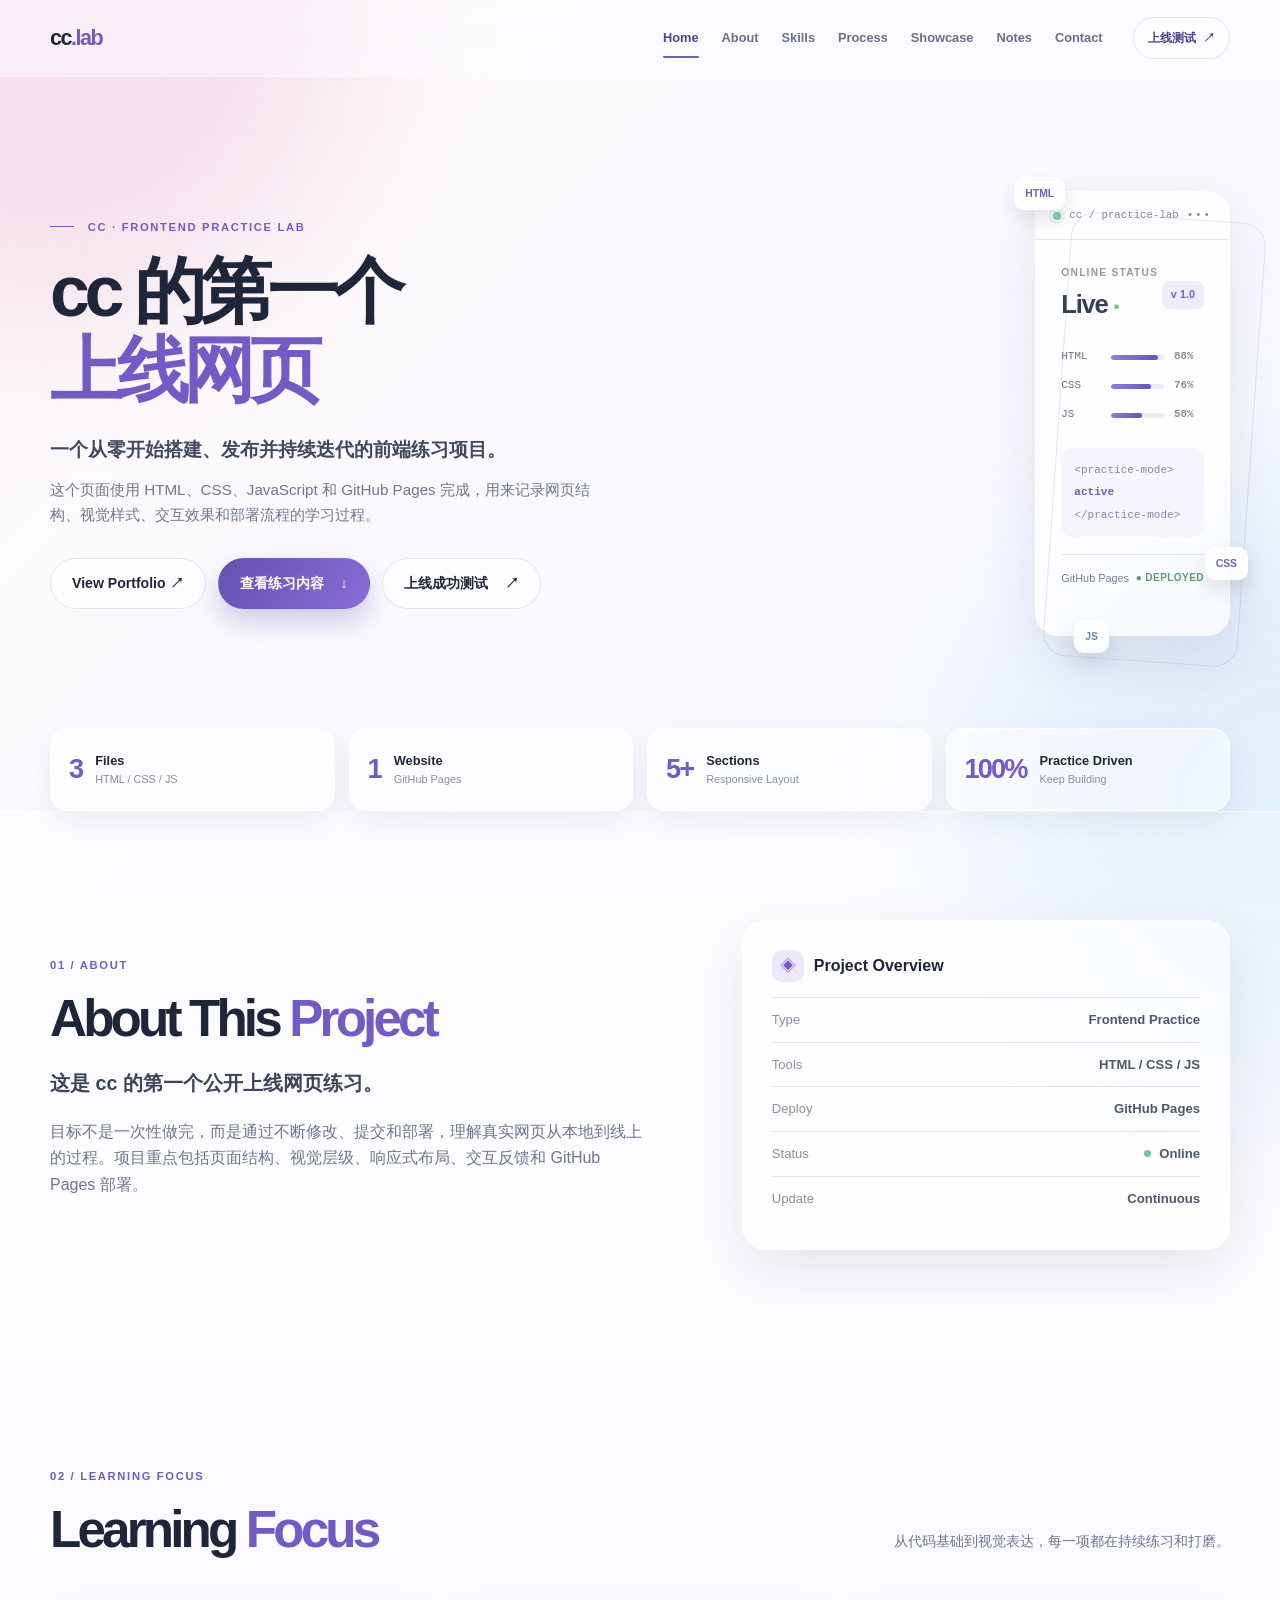
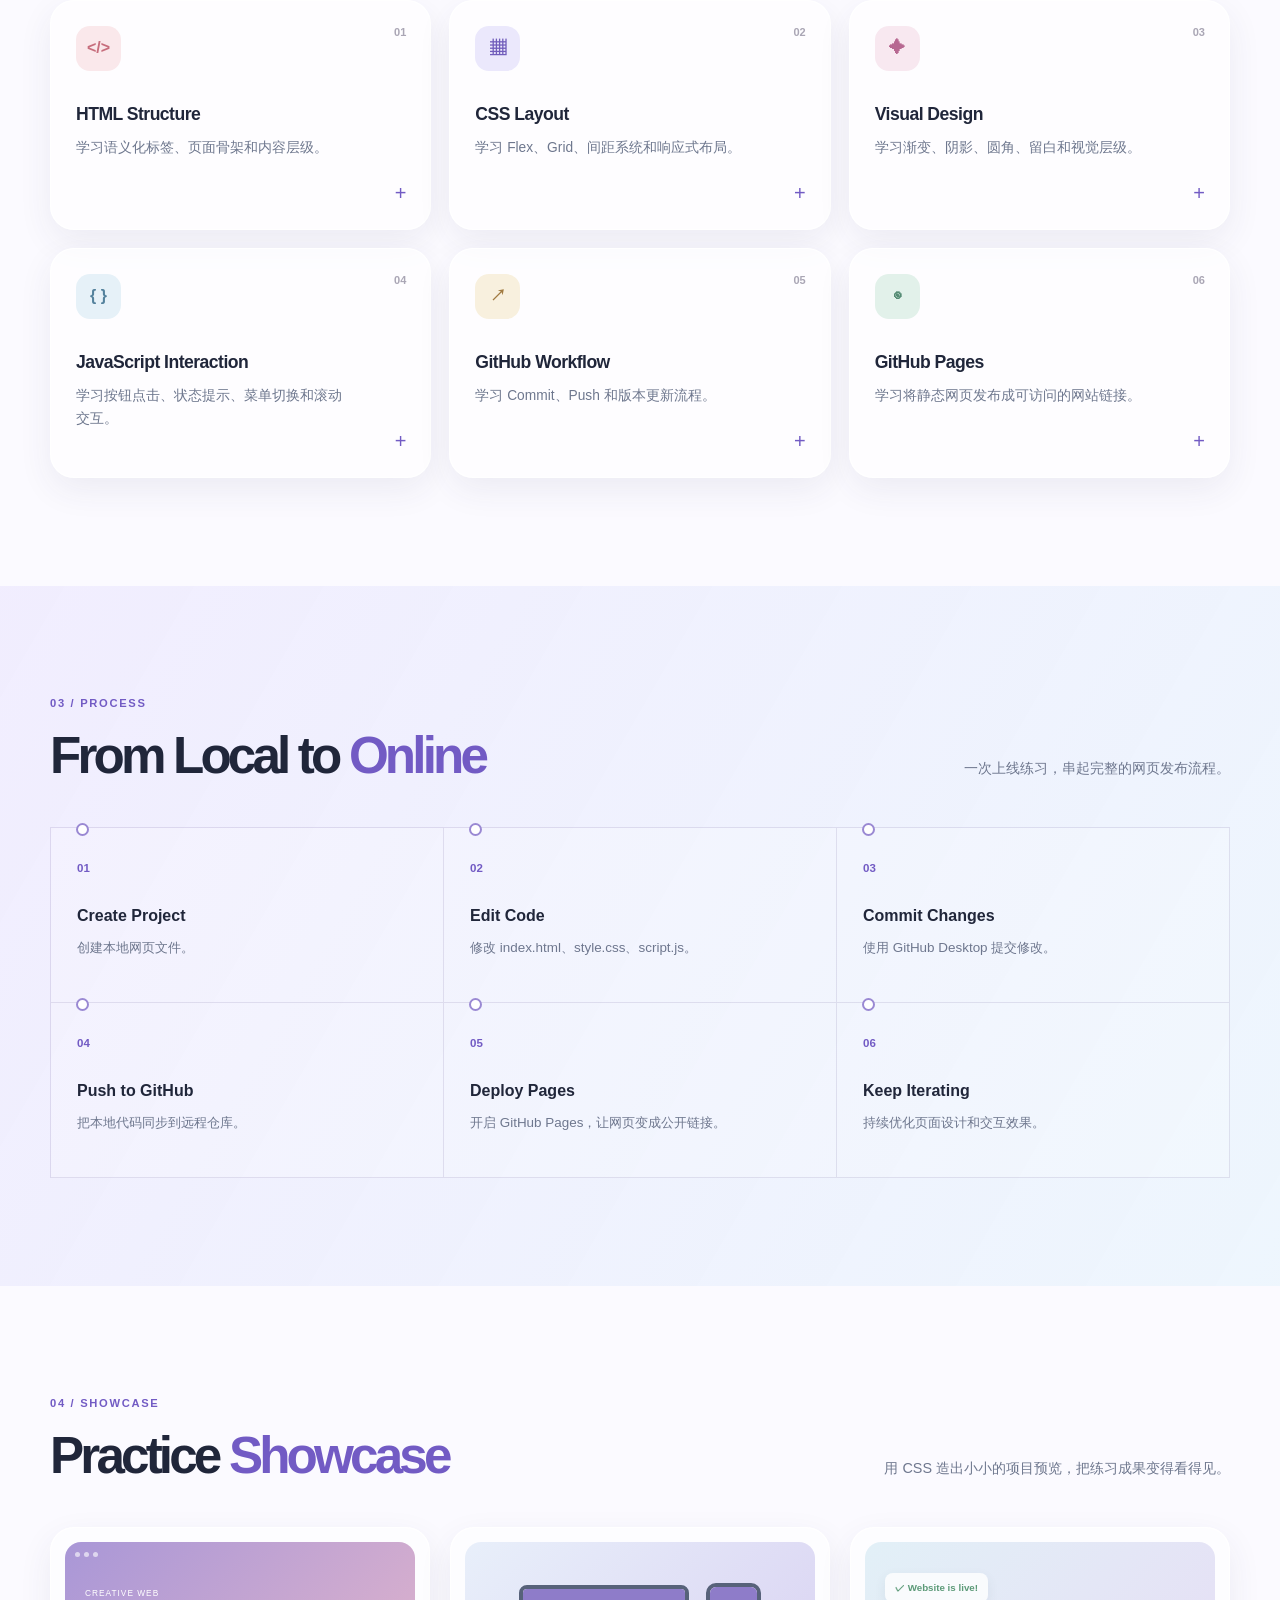
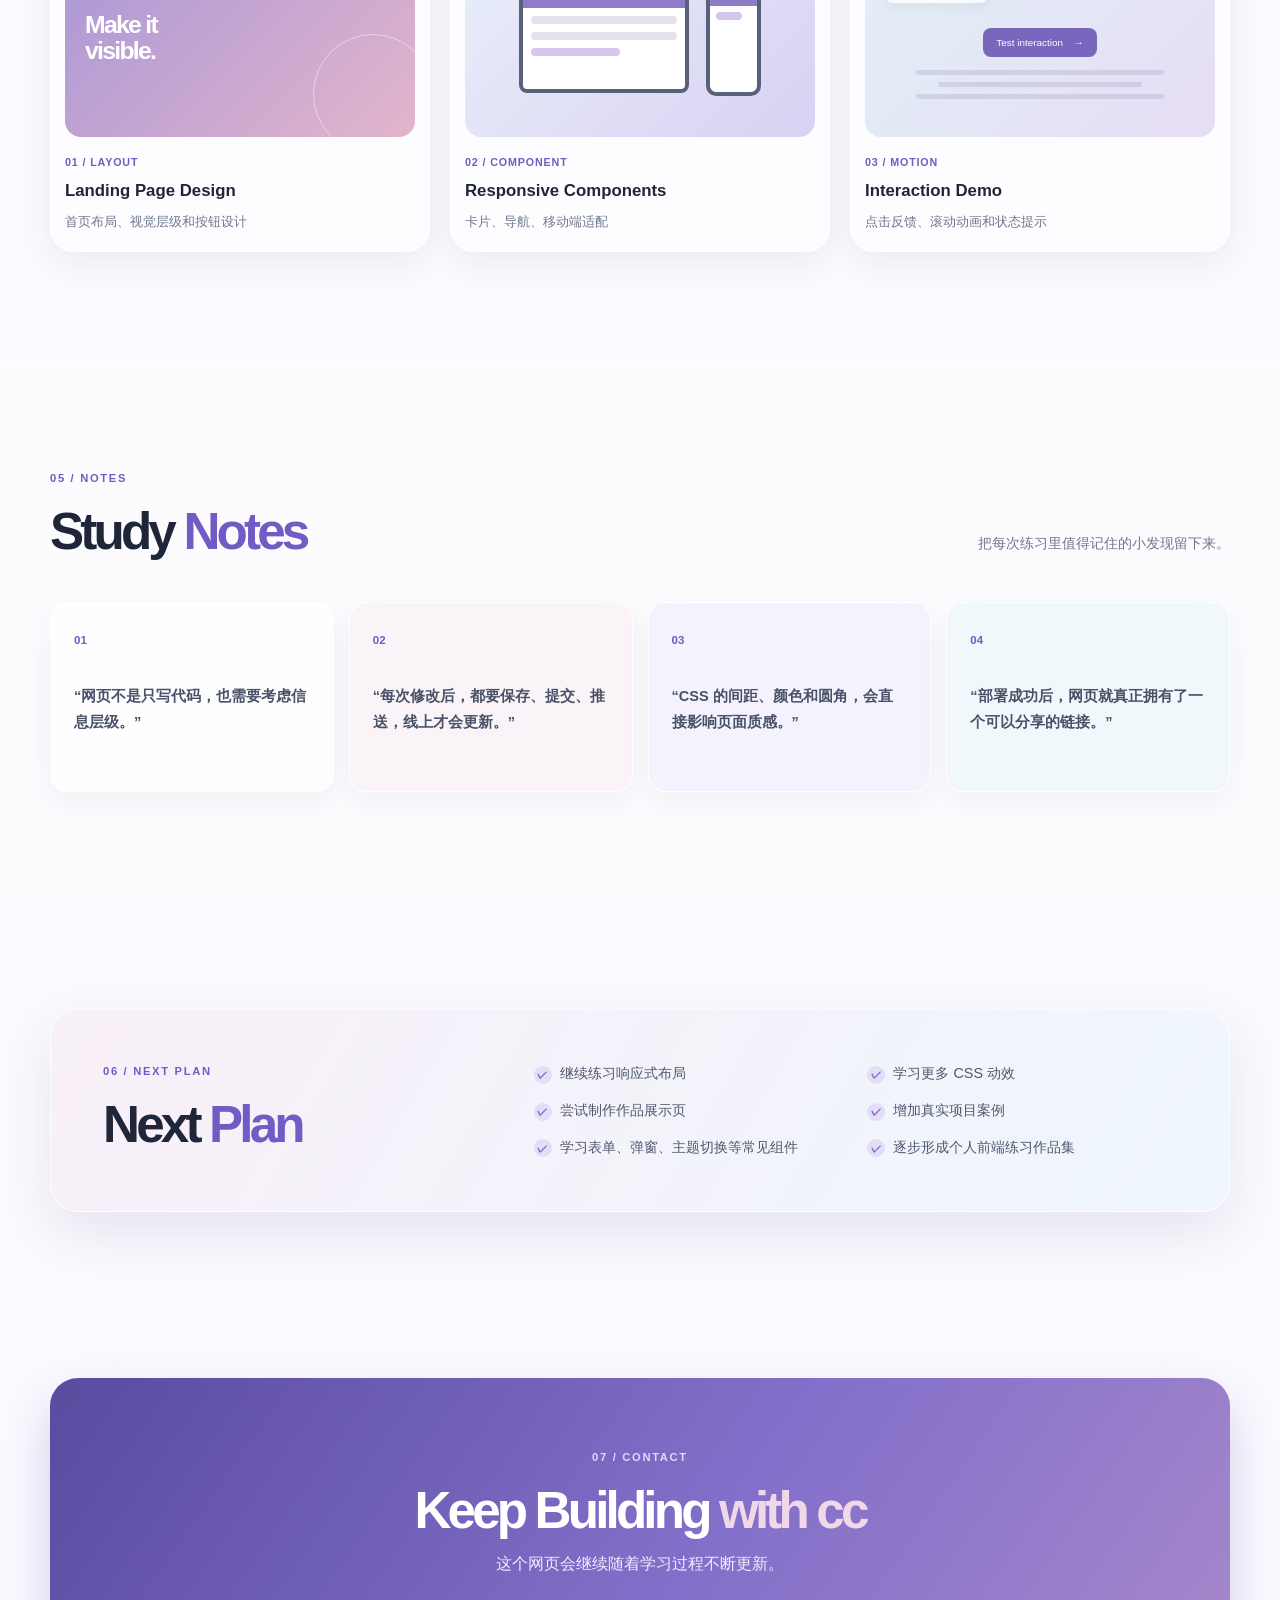
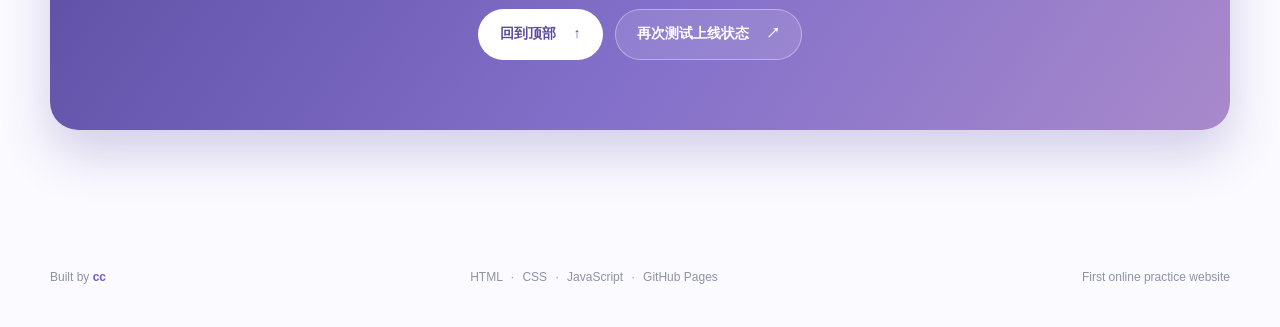
==== commit 6f0324ad: "新增作品集页面" ====
--- a/index.html
+++ b/index.html
@@ -36,6 +36,7 @@
         <p class="hero-subtitle">一个从零开始搭建、发布并持续迭代的前端练习项目。</p>
         <p class="hero-description">这个页面使用 HTML、CSS、JavaScript 和 GitHub Pages 完成，用来记录网页结构、视觉样式、交互效果和部署流程的学习过程。</p>
         <div class="button-row">
+          <a class="button ghost-button" href="portfolio.html">View Portfolio ↗</a>
           <a class="button primary-button" href="#skills">查看练习内容 <b>↓</b></a>
           <button class="button ghost-button test-trigger" type="button">上线成功测试 <b>↗</b></button>
         </div>
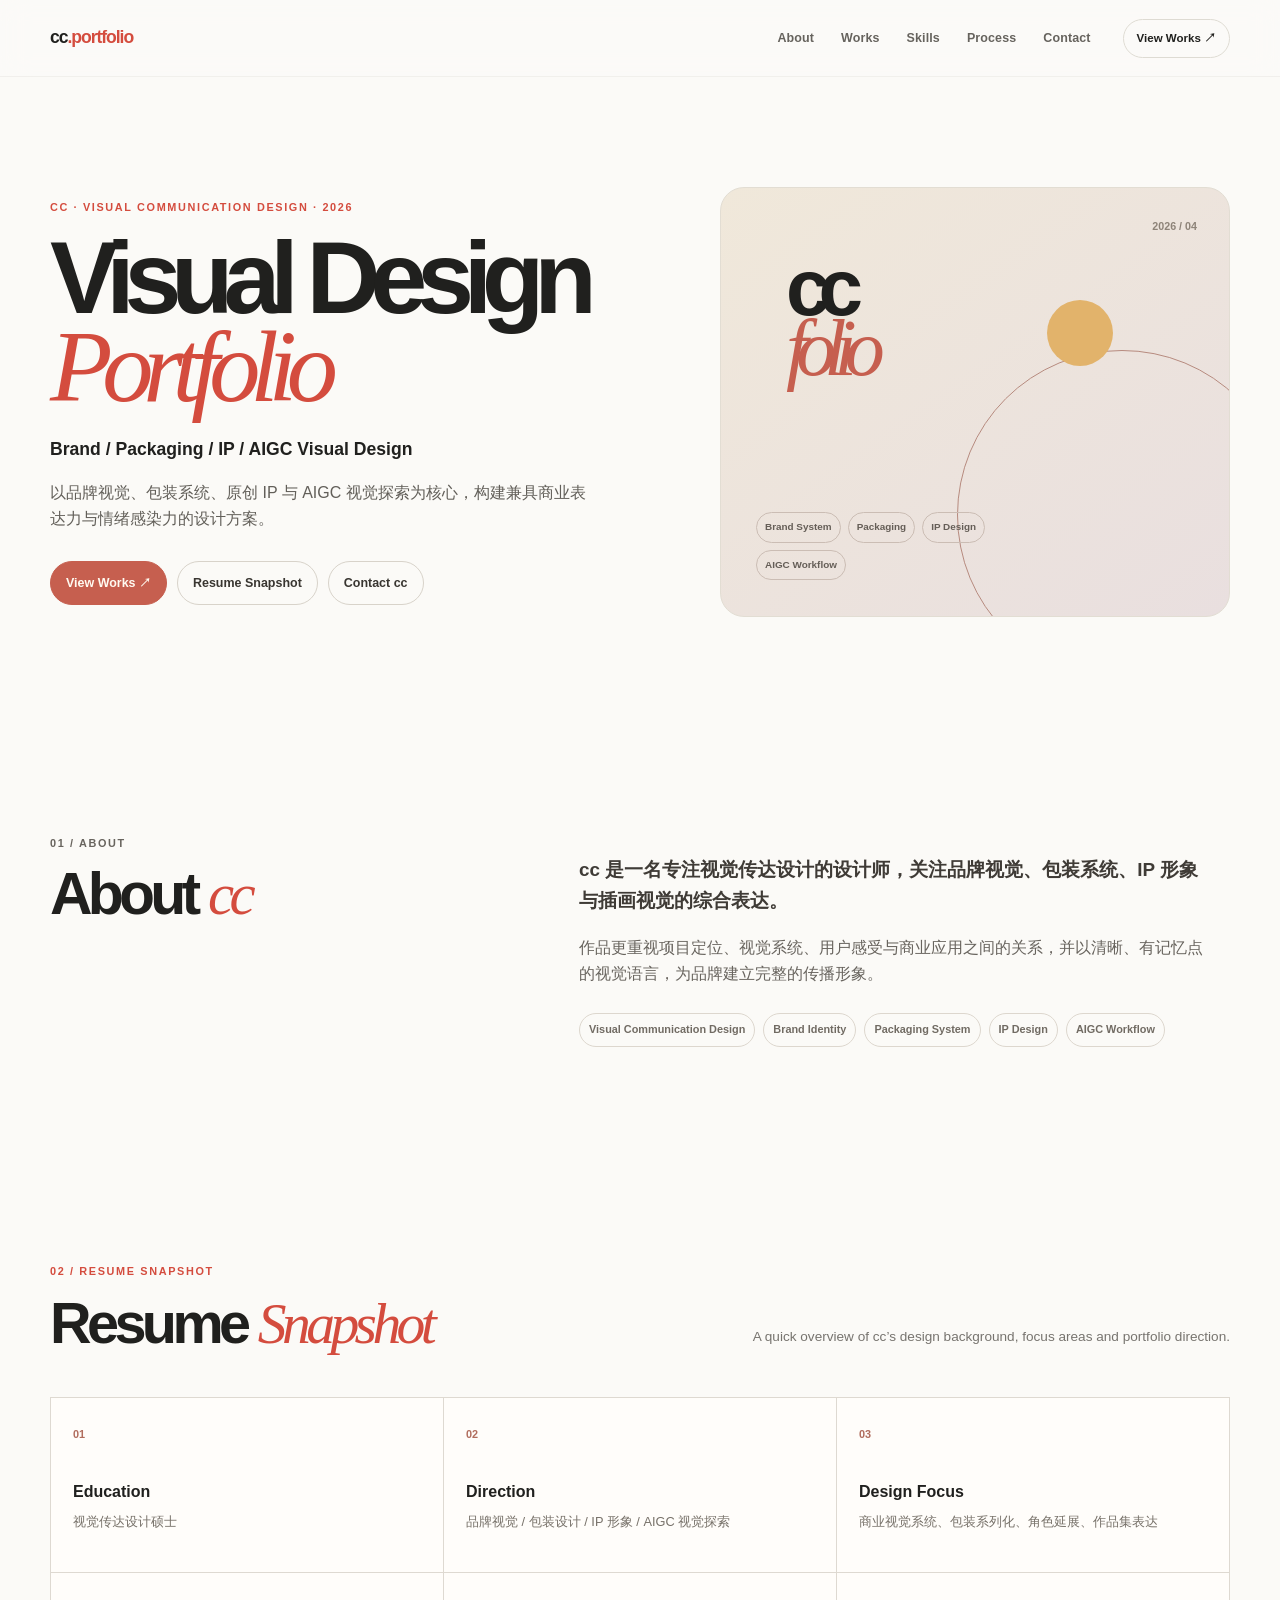
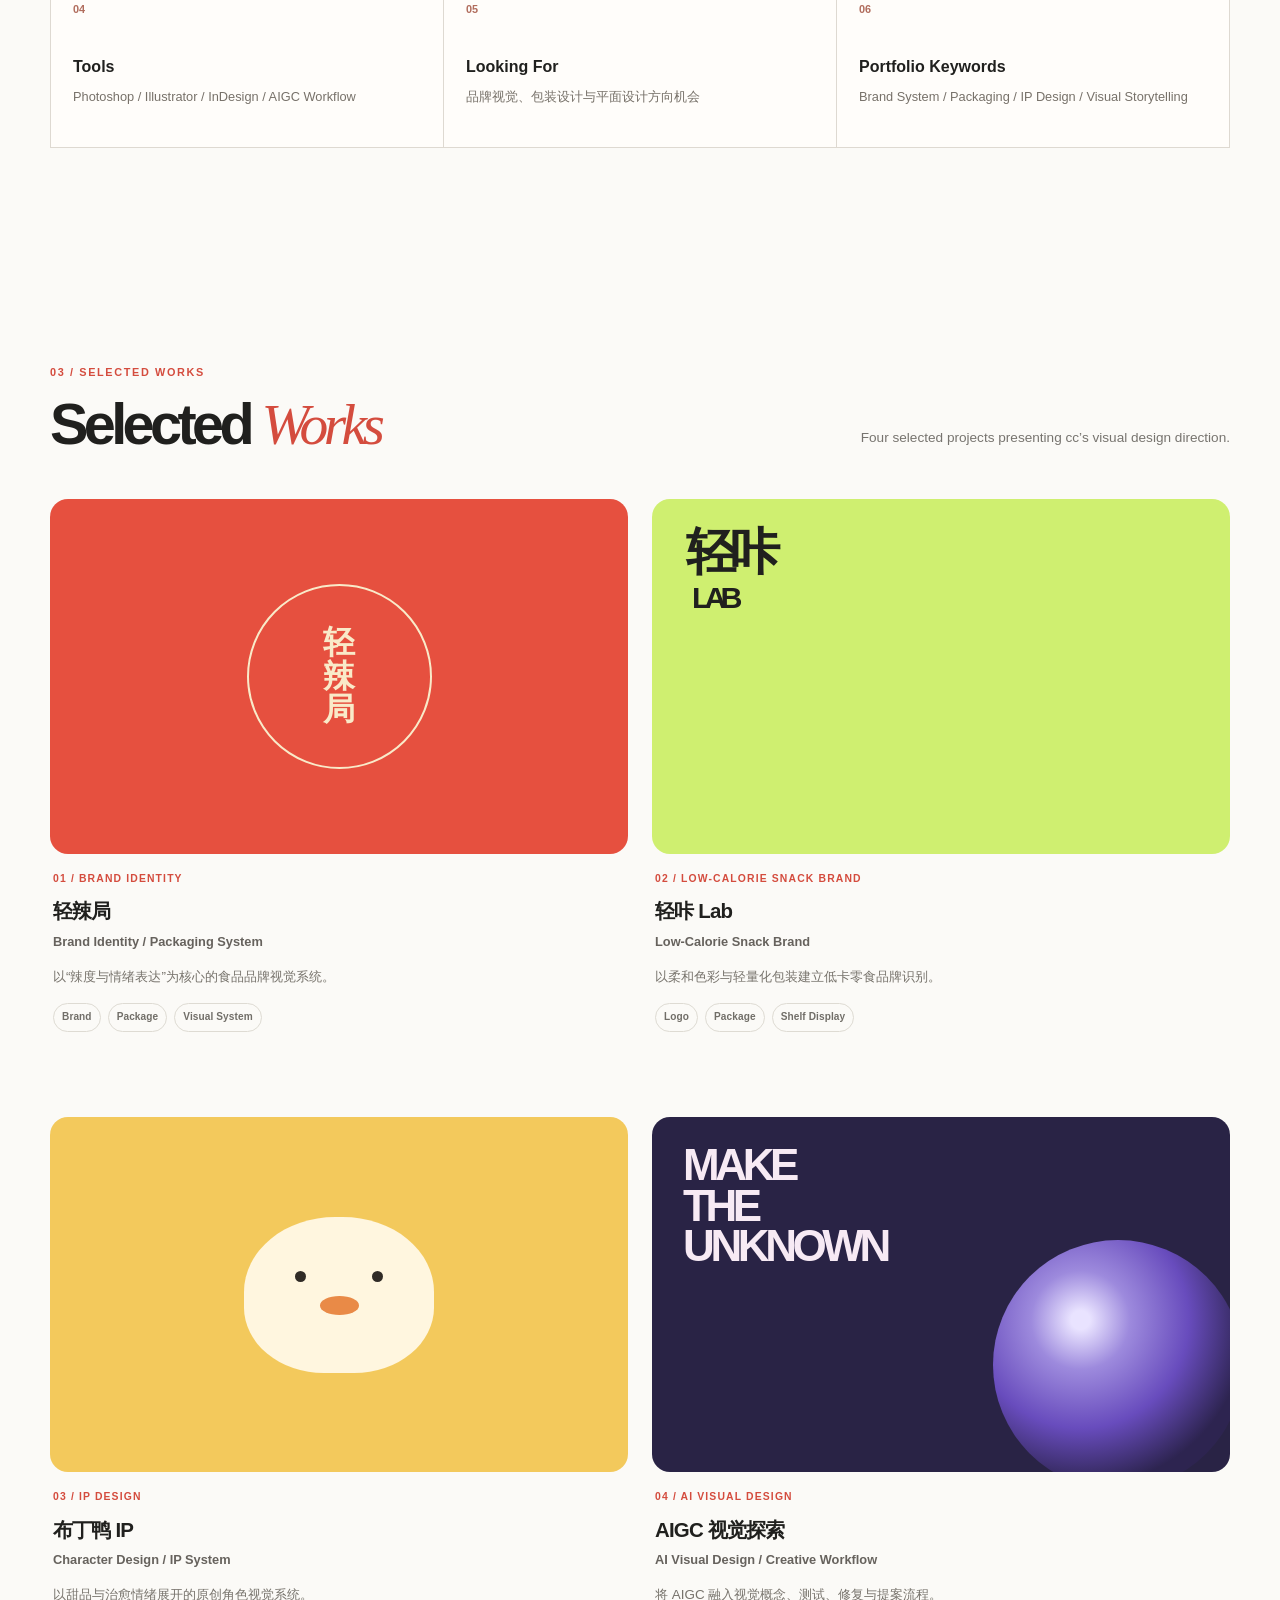
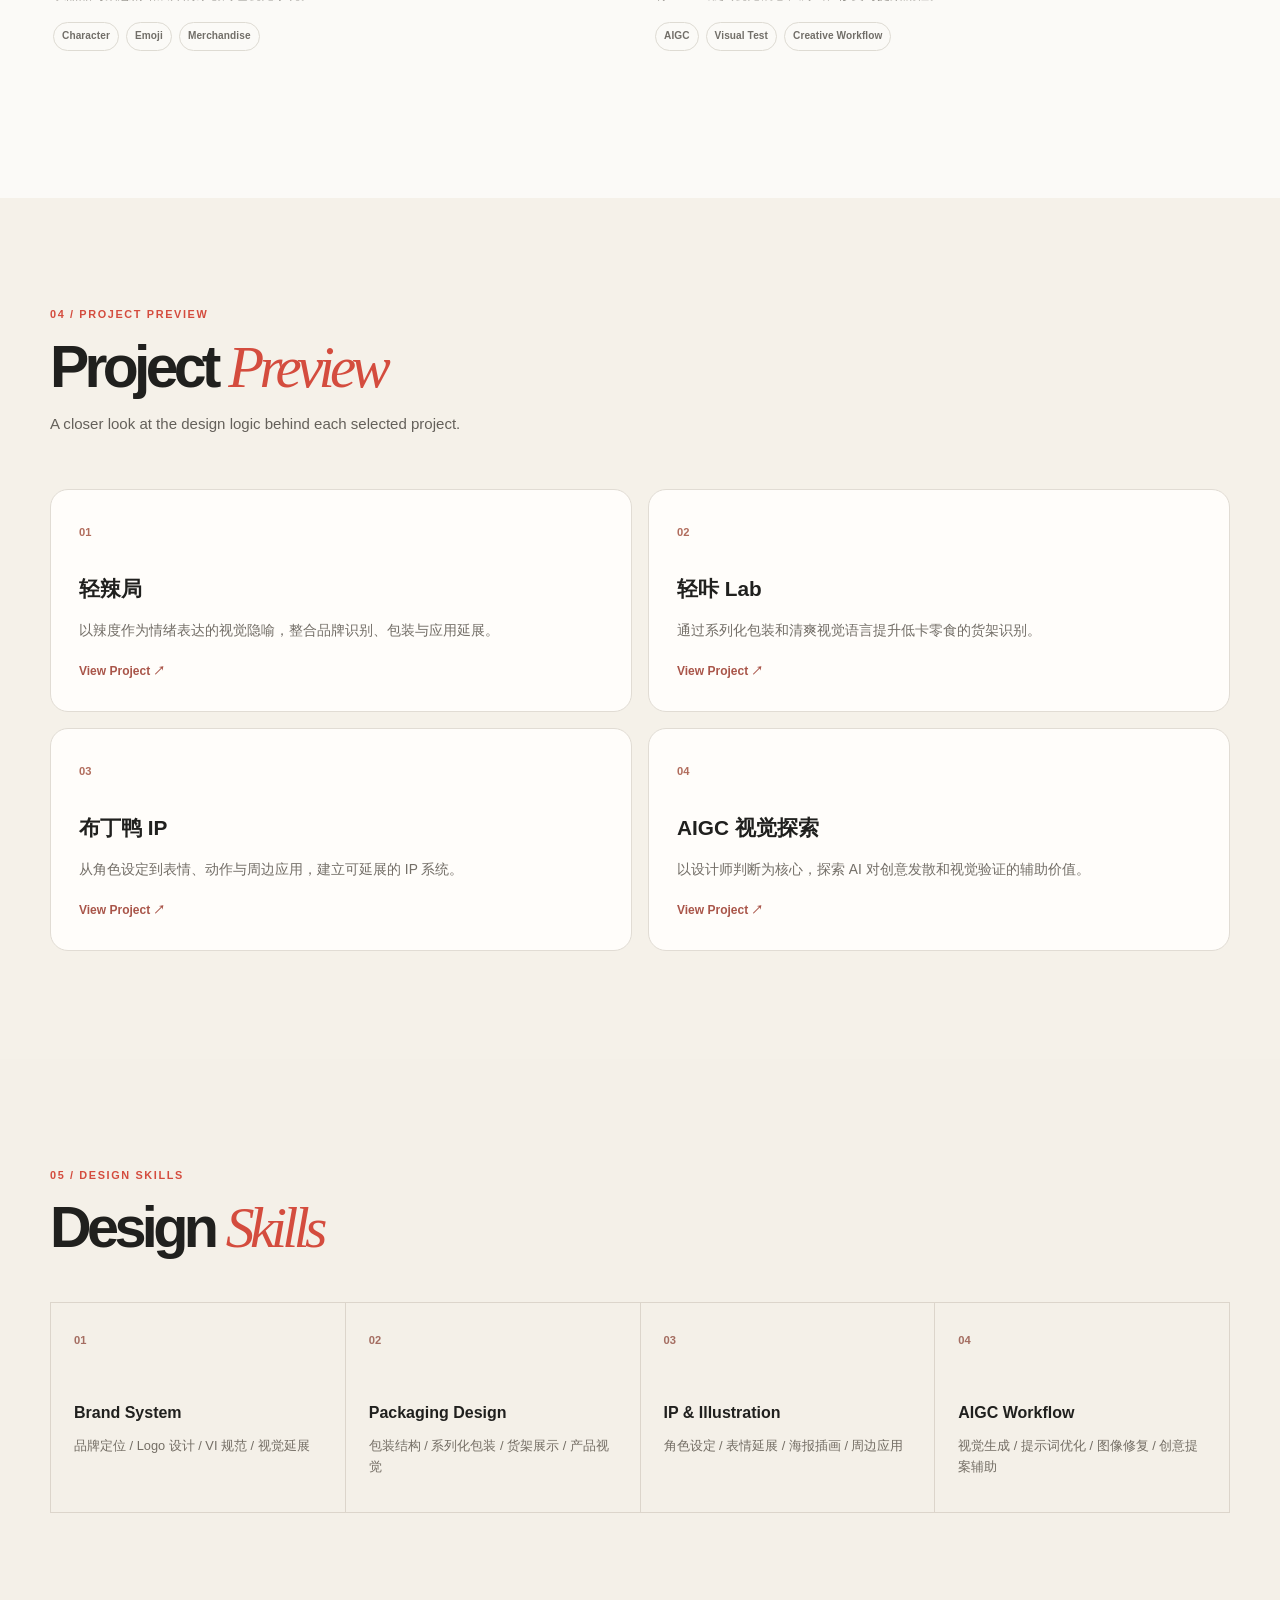
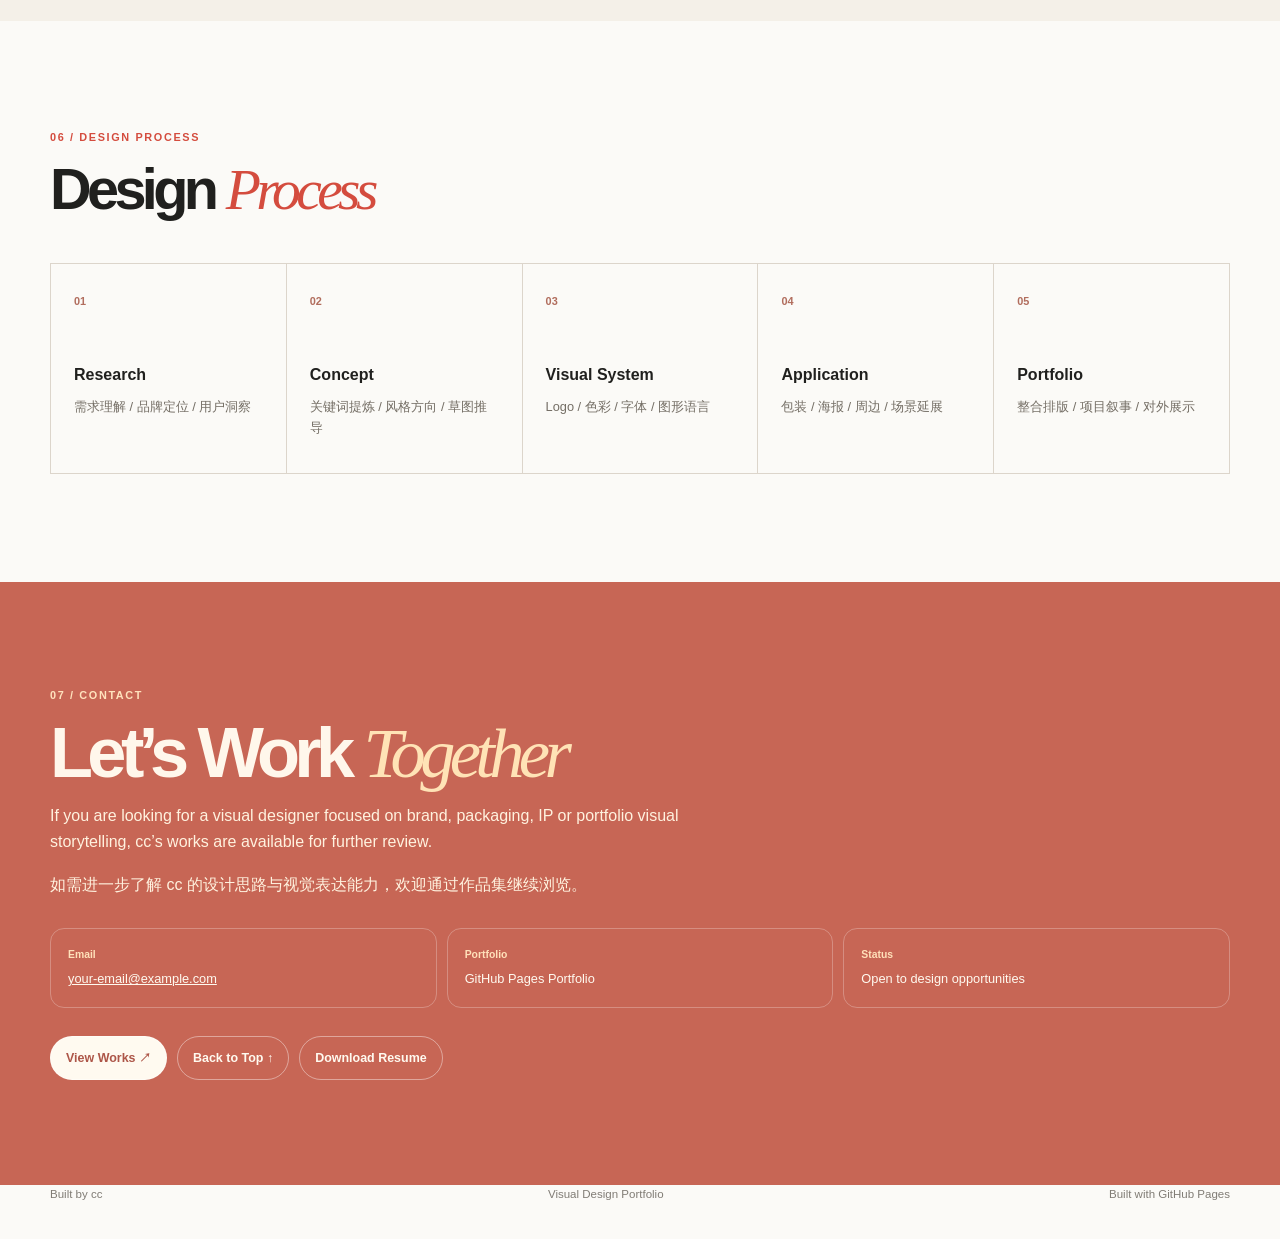
==== commit 585336d2: "Commit to main" ====
--- a/index.html
+++ b/index.html
@@ -1,113 +1,10 @@
-<!DOCTYPE html>
-<html lang="zh-CN">
-<head>
-  <meta charset="UTF-8">
-  <meta name="viewport" content="width=device-width, initial-scale=1.0">
-  <meta name="description" content="cc 的 Creative Frontend Lab 前端练习展示网站">
-  <title>cc 的第一个上线网页</title>
-  <link rel="stylesheet" href="style.css">
-</head>
-<body>
-  <div class="page-grid" aria-hidden="true"></div>
-  <div class="glow glow-pink" aria-hidden="true"></div>
-  <div class="glow glow-blue" aria-hidden="true"></div>
-
-  <header class="site-header" id="home">
-    <nav class="nav container" aria-label="主导航">
-      <a class="brand" href="#home" aria-label="cc.lab 首页">cc<span>.lab</span></a>
-      <button class="menu-toggle" type="button" aria-controls="nav-menu" aria-expanded="false">
-        <span></span><span></span><span></span><span class="sr-only">打开导航菜单</span>
-      </button>
-      <div class="nav-menu" id="nav-menu">
-        <a class="nav-link active" href="#home">Home</a><a class="nav-link" href="#about">About</a>
-        <a class="nav-link" href="#skills">Skills</a><a class="nav-link" href="#process">Process</a>
-        <a class="nav-link" href="#showcase">Showcase</a><a class="nav-link" href="#notes">Notes</a>
-        <a class="nav-link" href="#contact">Contact</a>
-      </div>
-      <button class="nav-test test-trigger" type="button">上线测试 <span>↗</span></button>
-    </nav>
-  </header>
-
-  <main>
-    <section class="hero container section" aria-labelledby="hero-title">
-      <div class="hero-content hero-enter">
-        <p class="eyebrow"><i></i> CC · FRONTEND PRACTICE LAB</p>
-        <h1 id="hero-title">cc 的第一个<br><em>上线网页</em></h1>
-        <p class="hero-subtitle">一个从零开始搭建、发布并持续迭代的前端练习项目。</p>
-        <p class="hero-description">这个页面使用 HTML、CSS、JavaScript 和 GitHub Pages 完成，用来记录网页结构、视觉样式、交互效果和部署流程的学习过程。</p>
-        <div class="button-row">
-          <a class="button ghost-button" href="portfolio.html">View Portfolio ↗</a>
-          <a class="button primary-button" href="#skills">查看练习内容 <b>↓</b></a>
-          <button class="button ghost-button test-trigger" type="button">上线成功测试 <b>↗</b></button>
-        </div>
-      </div>
-
-      <div class="lab-panel hero-enter" aria-label="前端练习状态面板">
-        <div class="panel-top"><span class="status-dot"></span><span>cc / practice-lab</span><span class="panel-more">•••</span></div>
-        <div class="panel-body">
-          <div class="panel-heading"><div><p>ONLINE STATUS</p><h2>Live <span>●</span></h2></div><span class="version">v 1.0</span></div>
-          <div class="stack-row"><span>HTML</span><div><i style="width: 88%"></i></div><b>88%</b></div>
-          <div class="stack-row"><span>CSS</span><div><i style="width: 76%"></i></div><b>76%</b></div>
-          <div class="stack-row"><span>JS</span><div><i style="width: 58%"></i></div><b>58%</b></div>
-          <div class="panel-code"><span>&lt;practice-mode&gt;</span><b>active</b><span>&lt;/practice-mode&gt;</span></div>
-          <div class="panel-footer"><span>GitHub Pages</span><strong>● DEPLOYED</strong></div>
-        </div>
-        <span class="panel-chip chip-html">HTML</span><span class="panel-chip chip-css">CSS</span><span class="panel-chip chip-js">JS</span>
-      </div>
-    </section>
-
-    <section class="stats container" aria-label="项目数据亮点">
-      <article class="stat-card reveal"><strong>3</strong><div><h2>Files</h2><p>HTML / CSS / JS</p></div></article>
-      <article class="stat-card reveal"><strong>1</strong><div><h2>Website</h2><p>GitHub Pages</p></div></article>
-      <article class="stat-card reveal"><strong>5+</strong><div><h2>Sections</h2><p>Responsive Layout</p></div></article>
-      <article class="stat-card reveal"><strong>100%</strong><div><h2>Practice Driven</h2><p>Keep Building</p></div></article>
-    </section>
-
-    <section class="section about-section" id="about">
-      <div class="container about-layout">
-        <div class="about-copy reveal"><p class="section-kicker">01 / ABOUT</p><h2>About This <em>Project</em></h2><p class="large-copy">这是 cc 的第一个公开上线网页练习。</p><p>目标不是一次性做完，而是通过不断修改、提交和部署，理解真实网页从本地到线上的过程。项目重点包括页面结构、视觉层级、响应式布局、交互反馈和 GitHub Pages 部署。</p></div>
-        <aside class="overview-card reveal"><div class="overview-title"><span>◈</span><h3>Project Overview</h3></div><dl><div><dt>Type</dt><dd>Frontend Practice</dd></div><div><dt>Tools</dt><dd>HTML / CSS / JS</dd></div><div><dt>Deploy</dt><dd>GitHub Pages</dd></div><div><dt>Status</dt><dd><i></i> Online</dd></div><div><dt>Update</dt><dd>Continuous</dd></div></dl></aside>
-      </div>
-    </section>
-
-    <section class="section container" id="skills">
-      <div class="section-heading reveal"><div><p class="section-kicker">02 / LEARNING FOCUS</p><h2>Learning <em>Focus</em></h2></div><p>从代码基础到视觉表达，每一项都在持续练习和打磨。</p></div>
-      <div class="skills-grid">
-        <article class="skill-card reveal"><span class="skill-number">01</span><div class="skill-icon coral">&lt;/&gt;</div><h3>HTML Structure</h3><p>学习语义化标签、页面骨架和内容层级。</p><span class="card-plus">+</span></article>
-        <article class="skill-card reveal"><span class="skill-number">02</span><div class="skill-icon purple">▦</div><h3>CSS Layout</h3><p>学习 Flex、Grid、间距系统和响应式布局。</p><span class="card-plus">+</span></article>
-        <article class="skill-card reveal"><span class="skill-number">03</span><div class="skill-icon pink">✦</div><h3>Visual Design</h3><p>学习渐变、阴影、圆角、留白和视觉层级。</p><span class="card-plus">+</span></article>
-        <article class="skill-card reveal"><span class="skill-number">04</span><div class="skill-icon blue">{ }</div><h3>JavaScript Interaction</h3><p>学习按钮点击、状态提示、菜单切换和滚动交互。</p><span class="card-plus">+</span></article>
-        <article class="skill-card reveal"><span class="skill-number">05</span><div class="skill-icon yellow">↗</div><h3>GitHub Workflow</h3><p>学习 Commit、Push 和版本更新流程。</p><span class="card-plus">+</span></article>
-        <article class="skill-card reveal"><span class="skill-number">06</span><div class="skill-icon mint">◉</div><h3>GitHub Pages</h3><p>学习将静态网页发布成可访问的网站链接。</p><span class="card-plus">+</span></article>
-      </div>
-    </section>
-
-    <section class="section process-section" id="process">
-      <div class="container"><div class="section-heading reveal"><div><p class="section-kicker">03 / PROCESS</p><h2>From Local to <em>Online</em></h2></div><p>一次上线练习，串起完整的网页发布流程。</p></div>
-        <ol class="process-list">
-          <li class="reveal"><span>01</span><div><h3>Create Project</h3><p>创建本地网页文件。</p></div></li><li class="reveal"><span>02</span><div><h3>Edit Code</h3><p>修改 index.html、style.css、script.js。</p></div></li><li class="reveal"><span>03</span><div><h3>Commit Changes</h3><p>使用 GitHub Desktop 提交修改。</p></div></li><li class="reveal"><span>04</span><div><h3>Push to GitHub</h3><p>把本地代码同步到远程仓库。</p></div></li><li class="reveal"><span>05</span><div><h3>Deploy Pages</h3><p>开启 GitHub Pages，让网页变成公开链接。</p></div></li><li class="reveal"><span>06</span><div><h3>Keep Iterating</h3><p>持续优化页面设计和交互效果。</p></div></li>
-        </ol>
-      </div>
-    </section>
-
-    <section class="section container" id="showcase">
-      <div class="section-heading reveal"><div><p class="section-kicker">04 / SHOWCASE</p><h2>Practice <em>Showcase</em></h2></div><p>用 CSS 造出小小的项目预览，把练习成果变得看得见。</p></div>
-      <div class="showcase-grid">
-        <article class="showcase-card reveal"><div class="mockup landing-mockup"><div class="mockup-bar"><i></i><i></i><i></i></div><div class="mockup-hero"><span>creative web</span><b>Make it<br>visible.</b><i></i></div></div><p class="showcase-index">01 / LAYOUT</p><h3>Landing Page Design</h3><span>首页布局、视觉层级和按钮设计</span></article>
-        <article class="showcase-card reveal"><div class="mockup responsive-mockup"><div class="device desktop"><i></i><b></b><b></b><b></b></div><div class="device phone"><i></i><b></b></div></div><p class="showcase-index">02 / COMPONENT</p><h3>Responsive Components</h3><span>卡片、导航、移动端适配</span></article>
-        <article class="showcase-card reveal"><div class="mockup interaction-mockup"><div class="demo-toast">✓ Website is live!</div><button>Test interaction <span>→</span></button><div class="demo-lines"><i></i><i></i><i></i></div></div><p class="showcase-index">03 / MOTION</p><h3>Interaction Demo</h3><span>点击反馈、滚动动画和状态提示</span></article>
-      </div>
-    </section>
-
-    <section class="section notes-section" id="notes"><div class="container"><div class="section-heading reveal"><div><p class="section-kicker">05 / NOTES</p><h2>Study <em>Notes</em></h2></div><p>把每次练习里值得记住的小发现留下来。</p></div><div class="notes-grid"><article class="note-card reveal"><span>01</span><p>“网页不是只写代码，也需要考虑信息层级。”</p></article><article class="note-card reveal"><span>02</span><p>“每次修改后，都要保存、提交、推送，线上才会更新。”</p></article><article class="note-card reveal"><span>03</span><p>“CSS 的间距、颜色和圆角，会直接影响页面质感。”</p></article><article class="note-card reveal"><span>04</span><p>“部署成功后，网页就真正拥有了一个可以分享的链接。”</p></article></div></div></section>
-
-    <section class="section container"><div class="plan-card reveal"><div><p class="section-kicker">06 / NEXT PLAN</p><h2>Next <em>Plan</em></h2></div><ul><li>继续练习响应式布局</li><li>学习更多 CSS 动效</li><li>尝试制作作品展示页</li><li>增加真实项目案例</li><li>学习表单、弹窗、主题切换等常见组件</li><li>逐步形成个人前端练习作品集</li></ul></div></section>
-
-    <section class="cta-section section" id="contact"><div class="container cta-card reveal"><p class="section-kicker">07 / CONTACT</p><h2>Keep Building <em>with cc</em></h2><p>这个网页会继续随着学习过程不断更新。</p><div class="button-row"><a class="button primary-button" href="#home">回到顶部 <b>↑</b></a><button class="button ghost-button test-trigger" type="button">再次测试上线状态 <b>↗</b></button></div></div></section>
-  </main>
-
-  <footer class="footer container"><p>Built by <strong>cc</strong></p><p>HTML <i>·</i> CSS <i>·</i> JavaScript <i>·</i> GitHub Pages</p><p>First online practice website</p></footer>
-  <div class="toast" id="toast" role="status" aria-live="polite"><span>✓</span> 网页已经成功上线啦！</div>
-  <script src="script.js"></script>
-</body>
-</html>
+<!doctype html><html lang="zh-CN"><head><meta charset="utf-8"><meta name="viewport" content="width=device-width,initial-scale=1"><meta name="description" content="cc 的视觉传达设计作品集，展示品牌设计、包装设计、IP 形象与 AIGC 视觉探索项目。"><title>cc.portfolio · Visual Design Portfolio</title><link rel="stylesheet" href="portfolio.css"></head>
+<body class="final-home"><header class="portfolio-header" id="top"><nav class="portfolio-nav shell"><a class="portfolio-logo" href="#top">cc<span>.portfolio</span></a><button class="portfolio-menu" type="button" aria-expanded="false" aria-controls="portfolio-links"><span></span><span></span><span></span><b class="visually-hidden">打开导航</b></button><div class="portfolio-links" id="portfolio-links"><a href="#about">About</a><a href="#works">Works</a><a href="#skills">Skills</a><a href="#process">Process</a><a href="#contact">Contact</a></div><a class="nav-back" href="#works">View Works ↗</a></nav></header>
+<main><section class="final-hero shell"><div><p class="portfolio-kicker">CC · VISUAL COMMUNICATION DESIGN · 2026</p><h1>Visual Design<br><em>Portfolio</em></h1><h2>Brand / Packaging / IP / AIGC Visual Design</h2><p>以品牌视觉、包装系统、原创 IP 与 AIGC 视觉探索为核心，构建兼具商业表达力与情绪感染力的设计方案。</p><div class="final-actions"><a href="#works">View Works ↗</a><a href="#resume">Resume Snapshot</a><a href="#contact">Contact cc</a></div></div><div class="final-cover" aria-hidden="true"><b>cc<br><i>folio</i></b><span class="cover-no">2026 / 04</span><i class="cover-ring"></i><i class="cover-dot"></i><div><em>Brand System</em><em>Packaging</em><em>IP Design</em><em>AIGC Workflow</em></div></div></section>
+<section class="home-section about-final" id="about"><div class="shell two-col"><div><p class="portfolio-kicker">01 / ABOUT</p><h2>About <em>cc</em></h2></div><div><p class="lead">cc 是一名专注视觉传达设计的设计师，关注品牌视觉、包装系统、IP 形象与插画视觉的综合表达。</p><p>作品更重视项目定位、视觉系统、用户感受与商业应用之间的关系，并以清晰、有记忆点的视觉语言，为品牌建立完整的传播形象。</p><div class="home-tags"><span>Visual Communication Design</span><span>Brand Identity</span><span>Packaging System</span><span>IP Design</span><span>AIGC Workflow</span></div></div></div></section>
+<section class="home-section shell" id="resume"><div class="section-title"><div><p class="portfolio-kicker">02 / RESUME SNAPSHOT</p><h2>Resume <em>Snapshot</em></h2></div><p>A quick overview of cc’s design background, focus areas and portfolio direction.</p></div><div class="resume-grid"><article><b>01</b><h3>Education</h3><p>视觉传达设计硕士</p></article><article><b>02</b><h3>Direction</h3><p>品牌视觉 / 包装设计 / IP 形象 / AIGC 视觉探索</p></article><article><b>03</b><h3>Design Focus</h3><p>商业视觉系统、包装系列化、角色延展、作品集表达</p></article><article><b>04</b><h3>Tools</h3><p>Photoshop / Illustrator / InDesign / AIGC Workflow</p></article><article><b>05</b><h3>Looking For</h3><p>品牌视觉、包装设计与平面设计方向机会</p></article><article><b>06</b><h3>Portfolio Keywords</h3><p>Brand System / Packaging / IP Design / Visual Storytelling</p></article></div></section>
+<section class="home-section shell" id="works"><div class="section-title"><div><p class="portfolio-kicker">03 / SELECTED WORKS</p><h2>Selected <em>Works</em></h2></div><p>Four selected projects presenting cc’s visual design direction.</p></div><div class="works-grid final-works"><a class="work-card work-spicy" href="qinglaju.html"><div class="work-visual"><div class="spicy-circle">轻<br>辣<br>局</div></div><div class="work-info"><p>01 / BRAND IDENTITY</p><h3>轻辣局</h3><span class="work-category">Brand Identity / Packaging System</span><p class="work-description">以“辣度与情绪表达”为核心的食品品牌视觉系统。</p><div class="work-tags"><b>Brand</b><b>Package</b><b>Visual System</b></div><span class="view-project">View Project ↗</span></div></a><a class="work-card work-lab" href="qingkalab.html"><div class="work-visual"><div class="lab-word">轻咔<br><i>LAB</i></div></div><div class="work-info"><p>02 / LOW-CALORIE SNACK BRAND</p><h3>轻咔 Lab</h3><span class="work-category">Low-Calorie Snack Brand</span><p class="work-description">以柔和色彩与轻量化包装建立低卡零食品牌识别。</p><div class="work-tags"><b>Logo</b><b>Package</b><b>Shelf Display</b></div><span class="view-project">View Project ↗</span></div></a><a class="work-card work-duck" href="puddingduck.html"><div class="work-visual"><div class="duck-face"><i></i><i></i><b></b></div></div><div class="work-info"><p>03 / IP DESIGN</p><h3>布丁鸭 IP</h3><span class="work-category">Character Design / IP System</span><p class="work-description">以甜品与治愈情绪展开的原创角色视觉系统。</p><div class="work-tags"><b>Character</b><b>Emoji</b><b>Merchandise</b></div><span class="view-project">View Project ↗</span></div></a><a class="work-card work-aigc" href="aigc.html"><div class="work-visual"><div class="aigc-orb"></div><b>MAKE<br>THE<br>UNKNOWN</b></div><div class="work-info"><p>04 / AI VISUAL DESIGN</p><h3>AIGC 视觉探索</h3><span class="work-category">AI Visual Design / Creative Workflow</span><p class="work-description">将 AIGC 融入视觉概念、测试、修复与提案流程。</p><div class="work-tags"><b>AIGC</b><b>Visual Test</b><b>Creative Workflow</b></div><span class="view-project">View Project ↗</span></div></a></div></section>
+<section class="preview-section home-section" id="preview"><div class="shell"><div class="preview-heading"><p class="portfolio-kicker">04 / PROJECT PREVIEW</p><h2>Project <em>Preview</em></h2><p>A closer look at the design logic behind each selected project.</p></div><div class="preview-list"><article><b>01</b><h3>轻辣局</h3><p>以辣度作为情绪表达的视觉隐喻，整合品牌识别、包装与应用延展。</p><a href="qinglaju.html">View Project ↗</a></article><article><b>02</b><h3>轻咔 Lab</h3><p>通过系列化包装和清爽视觉语言提升低卡零食的货架识别。</p><a href="qingkalab.html">View Project ↗</a></article><article><b>03</b><h3>布丁鸭 IP</h3><p>从角色设定到表情、动作与周边应用，建立可延展的 IP 系统。</p><a href="puddingduck.html">View Project ↗</a></article><article><b>04</b><h3>AIGC 视觉探索</h3><p>以设计师判断为核心，探索 AI 对创意发散和视觉验证的辅助价值。</p><a href="aigc.html">View Project ↗</a></article></div></div></section>
+<section class="home-section skills-final" id="skills"><div class="shell"><div class="section-title"><div><p class="portfolio-kicker">05 / DESIGN SKILLS</p><h2>Design <em>Skills</em></h2></div></div><div class="skill-matrix"><article><b>01</b><h3>Brand System</h3><p>品牌定位 / Logo 设计 / VI 规范 / 视觉延展</p></article><article><b>02</b><h3>Packaging Design</h3><p>包装结构 / 系列化包装 / 货架展示 / 产品视觉</p></article><article><b>03</b><h3>IP &amp; Illustration</h3><p>角色设定 / 表情延展 / 海报插画 / 周边应用</p></article><article><b>04</b><h3>AIGC Workflow</h3><p>视觉生成 / 提示词优化 / 图像修复 / 创意提案辅助</p></article></div></div></section>
+<section class="home-section shell" id="process"><div class="section-title"><div><p class="portfolio-kicker">06 / DESIGN PROCESS</p><h2>Design <em>Process</em></h2></div></div><ol class="process-final"><li><b>01</b><h3>Research</h3><p>需求理解 / 品牌定位 / 用户洞察</p></li><li><b>02</b><h3>Concept</h3><p>关键词提炼 / 风格方向 / 草图推导</p></li><li><b>03</b><h3>Visual System</h3><p>Logo / 色彩 / 字体 / 图形语言</p></li><li><b>04</b><h3>Application</h3><p>包装 / 海报 / 周边 / 场景延展</p></li><li><b>05</b><h3>Portfolio</h3><p>整合排版 / 项目叙事 / 对外展示</p></li></ol></section>
+<section class="contact-final" id="contact"><div class="shell"><p class="portfolio-kicker">07 / CONTACT</p><h2>Let’s Work <em>Together</em></h2><p>If you are looking for a visual designer focused on brand, packaging, IP or portfolio visual storytelling, cc’s works are available for further review.</p><p>如需进一步了解 cc 的设计思路与视觉表达能力，欢迎通过作品集继续浏览。</p><div class="contact-cards"><article><b>Email</b><a href="mailto:your-email@example.com">your-email@example.com</a></article><article><b>Portfolio</b><span>GitHub Pages Portfolio</span></article><article><b>Status</b><span>Open to design opportunities</span></article></div><div class="final-actions"><a href="#works">View Works ↗</a><a href="#top">Back to Top ↑</a><a href="#">Download Resume</a></div></div></section></main><footer class="portfolio-footer shell"><p>Built by cc</p><p>Visual Design Portfolio</p><p>Built with GitHub Pages</p></footer><script src="portfolio.js"></script></body></html>
--- a/portfolio.css
+++ b/portfolio.css
@@ -0,0 +1,48 @@
+/* cc portfolio：独立样式，不影响首页练习项目 */
+:root { --ink:#20201e; --muted:#77746f; --accent:#d44c3e; --cream:#f5f1e9; --paper:#fcfbf8; --line:#dedbd3; --shell:1180px; }
+* { box-sizing:border-box; } html { scroll-behavior:smooth; } body { margin:0; color:var(--ink); background:var(--paper); font-family:"PingFang SC","Microsoft YaHei",Arial,sans-serif; line-height:1.65; } .shell { width:min(calc(100% - 56px),var(--shell)); margin:auto; } .visually-hidden { position:absolute; width:1px; height:1px; overflow:hidden; clip:rect(0 0 0 0); }
+.portfolio-header { position:sticky; z-index:10; top:0; border-bottom:1px solid transparent; background:rgba(252,251,248,.8); backdrop-filter:blur(14px); transition:.25s; }.portfolio-header.scrolled { border-color:var(--line); box-shadow:0 5px 20px rgba(32,32,30,.04); }.portfolio-nav { display:flex; align-items:center; height:78px; }.portfolio-logo { margin-right:auto; color:var(--ink); font-size:1.1rem; font-weight:800; letter-spacing:-.06em; text-decoration:none; }.portfolio-logo span { color:var(--accent); }.portfolio-links { display:flex; gap:27px; }.portfolio-links a { color:#66635e; font-size:.78rem; font-weight:700; text-decoration:none; transition:color .2s; }.portfolio-links a:hover { color:var(--accent); }.nav-back { margin-left:32px; padding:9px 13px; border:1px solid var(--line); border-radius:999px; color:var(--ink); font-size:.72rem; font-weight:750; text-decoration:none; transition:.2s; }.nav-back:hover { border-color:var(--ink); transform:translateY(-2px); }.portfolio-menu { display:none; }
+.portfolio-hero { position:relative; min-height:645px; padding-top:112px; overflow:hidden; }.portfolio-kicker { margin:0; color:var(--accent); font-size:.68rem; font-weight:800; letter-spacing:.15em; }.portfolio-hero h1 { position:relative; z-index:1; margin:22px 0 0; font-size:clamp(4rem,9.2vw,8.8rem); font-weight:750; letter-spacing:-.095em; line-height:.88; }.portfolio-hero h1 em,.section-title em,.intro-layout em,.contact-card em { color:var(--accent); font-family:Georgia,"Times New Roman",serif; font-style:italic; font-weight:400; }.hero-bottom { position:relative; z-index:1; display:flex; align-items:end; justify-content:space-between; max-width:660px; margin-top:45px; }.hero-bottom p { max-width:400px; margin:0; color:#55534f; font-size:1rem; font-weight:600; }.hero-bottom span { color:#8e8a83; font-size:.7rem; line-height:1.55; text-align:right; text-transform:uppercase; letter-spacing:.08em; }.hero-art { position:absolute; right:4%; bottom:52px; width:400px; height:400px; }.hero-art b { position:absolute; z-index:2; top:115px; left:113px; color:#fff; font-size:5.4rem; font-family:Georgia,serif; font-style:italic; letter-spacing:-.15em; }.hero-art i { position:absolute; display:block; border-radius:50%; }.shape-one { inset:45px; background:var(--accent); }.shape-two { top:0; right:5px; width:162px; height:162px; border:1px solid var(--accent); }.shape-three { bottom:9px; left:0; width:105px; height:105px; background:#d9d0bd; }
+.intro-band { padding:105px 0; background:var(--cream); }.intro-layout { display:grid; grid-template-columns:.65fr 1.35fr; gap:70px; }.intro-layout h2,.section-title h2,.contact-card h2 { margin:0; font-size:clamp(2.4rem,5vw,4.5rem); letter-spacing:-.08em; line-height:1; }.intro-layout > div > p { max-width:620px; margin:29px 0 0; color:#5b5853; font-size:1rem; }
+.works-section { padding:120px 0; }.section-title { display:flex; align-items:end; justify-content:space-between; gap:25px; margin-bottom:45px; }.section-title h2 { margin-top:14px; font-size:clamp(2.4rem,4.5vw,4rem); }.section-title > p { margin:0 0 4px; color:var(--muted); font-size:.85rem; }.works-grid { display:grid; grid-template-columns:repeat(2,1fr); gap:60px 24px; }.work-card { cursor:default; }.work-visual { position:relative; height:355px; overflow:hidden; border-radius:18px; transition:transform .35s,box-shadow .35s; }.work-card:hover .work-visual { box-shadow:0 20px 35px rgba(30,29,27,.15); transform:translateY(-7px); }.work-info { padding:16px 3px 0; }.work-info p { margin:0 0 7px; color:var(--accent); font-size:.65rem; font-weight:850; letter-spacing:.11em; }.work-info h3 { margin:0; font-size:1.22rem; letter-spacing:-.04em; }.work-info span { color:#7c7973; font-size:.82rem; }
+.work-spicy .work-visual { display:flex; align-items:center; justify-content:center; background:#e6503f; color:#f9eac9; }.spicy-circle { display:grid; width:185px; height:185px; place-items:center; border:2px solid currentColor; border-radius:50%; font-size:2rem; font-weight:900; line-height:1.05; text-align:center; }.work-spicy .work-visual > span { position:absolute; right:28px; bottom:22px; font-family:Georgia,serif; font-size:1rem; font-style:italic; line-height:.9; text-align:right; }.work-lab .work-visual { background:#cfef70; }.lab-word { position:absolute; top:34px; left:34px; font-size:3.1rem; font-weight:900; letter-spacing:-.12em; line-height:.8; }.lab-word i { padding-left:6px; font-size:1.9rem; font-style:normal; }.work-lab .work-visual b { position:absolute; right:30px; bottom:29px; color:#48730b; font-size:.72rem; letter-spacing:.1em; line-height:1.2; text-align:right; }.work-coffee .work-visual { padding:31px; background:#3c5547; color:#fff8e8; }.coffee-sun { position:absolute; right:39px; bottom:38px; width:172px; height:172px; border-radius:50%; background:#f0b855; }.work-coffee b { position:relative; z-index:1; font-family:Georgia,serif; font-size:2.7rem; font-weight:400; line-height:.82; letter-spacing:-.08em; }.work-coffee span { position:absolute; bottom:31px; left:32px; font-size:.66rem; letter-spacing:.08em; }.work-duck .work-visual { display:flex; align-items:center; justify-content:center; background:#f3c95c; }.duck-face { position:relative; width:190px; height:156px; border-radius:48% 48% 42% 42%; background:#fff6df; }.duck-face i { position:absolute; top:54px; width:11px; height:11px; border-radius:50%; background:#302b26; }.duck-face i:first-child { left:51px; }.duck-face i:nth-child(2) { right:51px; }.duck-face b { position:absolute; top:79px; left:76px; width:39px; height:19px; border-radius:50%; background:#e98a47; }.work-duck .work-visual > span { position:absolute; top:25px; right:25px; color:#8f5b20; font-size:.76rem; font-weight:850; line-height:.9; text-align:right; }.work-poster .work-visual { padding:29px; background:#392d87; color:#ffca71; }.work-poster p { position:relative; z-index:2; margin:0; font-size:2.8rem; font-weight:900; letter-spacing:-.1em; line-height:.82; }.work-poster i { position:absolute; border-radius:50%; }.work-poster i:nth-of-type(1) { right:-16px; bottom:-27px; width:205px; height:205px; background:#fd6c7e; }.work-poster i:nth-of-type(2) { top:35px; right:35px; width:45px; height:45px; background:#b4e8d7; }.work-poster i:nth-of-type(3) { bottom:56px; left:75px; width:30px; height:30px; border:5px solid #ffca71; }.work-canal .work-visual { overflow:hidden; padding:34px; background:#192f54; color:#e4d1ad; }.canal-lines { position:absolute; right:-38px; bottom:-50px; width:390px; height:190px; border:2px solid #b2d2d0; border-radius:50%; transform:rotate(-15deg); }.canal-lines::before,.canal-lines::after { content:""; position:absolute; inset:22px; border:2px solid #b2d2d0; border-radius:50%; }.canal-lines::after { inset:45px; }.work-canal b { position:relative; font-size:3rem; font-family:Georgia,serif; font-weight:400; line-height:.78; letter-spacing:-.08em; }.work-canal span { position:absolute; right:27px; bottom:26px; font-size:.65rem; font-weight:800; letter-spacing:.1em; line-height:1.2; text-align:right; }
+.skills-section { padding:105px 0; background:#1f1f1d; color:#f6f3ec; }.skills-section .portfolio-kicker { color:#e99d8c; }.skills-section .section-title h2 em { color:#ffbfaa; }.design-skills { display:grid; grid-template-columns:repeat(4,1fr); border-top:1px solid rgba(255,255,255,.2); border-left:1px solid rgba(255,255,255,.2); }.design-skills article { min-height:255px; padding:24px; border-right:1px solid rgba(255,255,255,.2); border-bottom:1px solid rgba(255,255,255,.2); transition:background .25s; }.design-skills article:hover { background:#2c2b29; }.design-skills span { color:#e99d8c; font-size:.7rem; font-weight:800; }.design-skills h3 { margin:65px 0 8px; font-size:1.1rem; }.design-skills p { margin:0; color:#bdbbb5; font-size:.83rem; }
+.contact-section { padding:118px 0; }.contact-card { padding:68px; overflow:hidden; border-radius:22px; background:#e9e3d6; }.contact-card h2 { margin-top:18px; font-size:clamp(3rem,6vw,5.3rem); }.contact-card > p:not(.portfolio-kicker) { max-width:450px; margin:23px 0 32px; color:#5e5a54; }.contact-card a { display:inline-flex; gap:25px; align-items:center; padding-bottom:8px; border-bottom:1px solid var(--ink); color:var(--ink); font-size:.85rem; font-weight:800; text-decoration:none; }.contact-card a span { color:var(--accent); font-size:1.2rem; }.portfolio-footer { display:flex; justify-content:space-between; padding:0 0 35px; color:#807c75; font-size:.72rem; }.portfolio-footer p { margin:0; }
+.reveal { opacity:0; transform:translateY(20px); transition:opacity .65s ease,transform .65s ease; }.reveal.visible { opacity:1; transform:translateY(0); }
+@media (max-width:760px) { .shell { width:min(calc(100% - 32px),var(--shell)); }.portfolio-nav { height:66px; }.portfolio-menu { display:flex; flex-direction:column; gap:4px; align-items:center; justify-content:center; width:38px; height:38px; margin-left:20px; border:0; background:transparent; cursor:pointer; }.portfolio-menu span { width:19px; height:2px; background:var(--ink); }.portfolio-links { position:absolute; top:66px; right:16px; left:16px; display:none; flex-direction:column; gap:0; padding:9px 16px; border:1px solid var(--line); border-radius:14px; background:#fffdfa; box-shadow:0 13px 28px rgba(30,29,27,.1); }.portfolio-links.open { display:flex; }.portfolio-links a { padding:9px 0; }.nav-back { display:none; }.portfolio-hero { min-height:560px; padding-top:85px; }.portfolio-hero h1 { font-size:clamp(3.6rem,16vw,6.3rem); }.hero-bottom { align-items:start; flex-direction:column; gap:18px; margin-top:35px; }.hero-bottom span { text-align:left; }.hero-art { right:-70px; bottom:32px; transform:scale(.7); transform-origin:bottom right; }.intro-band,.works-section,.skills-section,.contact-section { padding:78px 0; }.intro-layout { grid-template-columns:1fr; gap:25px; }.section-title { align-items:start; flex-direction:column; margin-bottom:30px; }.works-grid { gap:40px; }.work-visual { height:270px; }.design-skills { grid-template-columns:repeat(2,1fr); }.contact-card { padding:42px 28px; }.portfolio-footer { flex-wrap:wrap; gap:7px 18px; } }
+@media (max-width:460px) { .works-grid,.design-skills { grid-template-columns:1fr; }.work-visual { height:245px; }.design-skills article { min-height:190px; }.design-skills h3 { margin-top:36px; } .contact-card h2 { font-size:3rem; } }
+@media (prefers-reduced-motion:reduce) { html { scroll-behavior:auto; }.reveal { opacity:1; transform:none; transition:none; }.work-visual,.nav-back { transition:none; } }
+
+/* 作品信息：四个核心项目的详细说明与标签 */
+.works-grid { gap:54px 24px; }
+.work-info > p:first-child { margin:0 0 7px; color:var(--accent); font-size:.65rem; font-weight:850; letter-spacing:.11em; }
+.work-info h3 { font-size:1.28rem; }
+.work-info .work-category { display:block; margin-top:3px; color:#66625d; font-size:.8rem; font-weight:750; }
+.work-info .work-description { max-width:500px; margin:13px 0 15px; color:#77736c; font-size:.84rem; font-weight:400; letter-spacing:0; line-height:1.75; }
+.work-tags { display:flex; flex-wrap:wrap; gap:7px; }
+.work-tags b { padding:5px 8px; border:1px solid var(--line); border-radius:99px; color:#716e68; font-size:.63rem; font-weight:750; }
+.work-aigc .work-visual { padding:31px; background:#292345; color:#f7eaf4; }
+.work-aigc .work-visual > b { position:relative; z-index:2; font-size:2.75rem; line-height:.79; letter-spacing:-.1em; }
+.work-aigc .work-visual > span { position:absolute; z-index:2; right:28px; bottom:25px; color:#d1c8e4; font-size:.64rem; font-weight:800; letter-spacing:.1em; }
+.aigc-orb { position:absolute; right:-13px; bottom:-18px; width:250px; height:250px; border-radius:50%; background:radial-gradient(circle at 35% 32%,#e9e3ff 0 4%,#9d8add 21%,#684cbd 46%,#2d2450 71%); }
+.aigc-orb i { position:absolute; border:1px solid rgba(255,255,255,.5); border-radius:50%; }.aigc-orb i:first-child { inset:19px; }.aigc-orb i:nth-child(2) { inset:46px; }.aigc-orb i:nth-child(3) { inset:75px; }
+@media (max-width:460px) { .works-grid { grid-template-columns:1fr; }.work-info .work-description { font-size:.82rem; } }
+
+/* ---------- 项目详情预览 ---------- */
+.work-card { display:block; color:inherit; text-decoration:none; }.view-project { display:inline-block; margin-top:16px; color:var(--accent); font-size:.72rem; font-weight:850; opacity:0; transform:translateY(4px); transition:opacity .25s,transform .25s; }.work-card:hover .view-project { opacity:1; transform:translateY(0); }
+.preview-section { padding:115px 0; background:#f5f1e9; }.preview-heading { max-width:690px; margin-bottom:52px; }.preview-heading h2 { margin:14px 0 14px; font-size:clamp(2.5rem,4.6vw,4.15rem); letter-spacing:-.08em; line-height:1; }.preview-heading h2 em { color:var(--accent); font-family:Georgia,"Times New Roman",serif; font-style:italic; font-weight:400; }.preview-heading > p:last-child { max-width:580px; margin:0; color:#64605a; font-size:.94rem; }.project-previews { display:grid; gap:28px; }.project-preview { display:grid; grid-template-columns:.9fr 1.1fr; min-height:445px; overflow:hidden; scroll-margin-top:94px; border:1px solid rgba(118,107,91,.15); border-radius:24px; background:rgba(255,255,255,.58); box-shadow:0 14px 35px rgba(49,43,35,.06); transition:transform .28s,box-shadow .28s,border-color .28s; }.project-preview:nth-child(even) .preview-copy { order:2; }.project-preview:hover { border-color:rgba(174,84,65,.32); box-shadow:0 22px 45px rgba(49,43,35,.11); transform:translateY(-4px); }.preview-copy { display:flex; flex-direction:column; justify-content:center; padding:48px; }.preview-number { margin:0 0 16px; color:var(--accent); font-size:.68rem; font-weight:850; letter-spacing:.12em; }.preview-copy h3 { margin:0; font-size:2rem; letter-spacing:-.06em; }.preview-copy > span { display:block; margin-top:2px; color:#655f58; font-size:.83rem; font-weight:750; }.preview-copy > p:not(.preview-number) { margin:20px 0 25px; color:#68635c; font-size:.9rem; line-height:1.85; }.preview-meta { display:grid; gap:13px; padding-top:19px; border-top:1px solid rgba(95,84,68,.15); }.preview-meta div { display:grid; grid-template-columns:72px 1fr; gap:12px; }.preview-meta b { color:#958c80; font-size:.68rem; font-weight:800; }.preview-meta span { color:#504b45; font-size:.75rem; line-height:1.65; }.preview-art { position:relative; min-height:390px; overflow:hidden; }.spicy-art { background:#dc725e; }.flame { position:absolute; border-radius:58% 42% 55% 45%; background:#f9d6a9; transform:rotate(36deg); }.flame-one { top:58px; right:75px; width:160px; height:220px; }.flame-two { top:139px; right:146px; width:91px; height:130px; background:#f4b579; }.chili { position:absolute; bottom:62px; left:63px; width:165px; height:76px; border-radius:90% 10% 90% 10%; background:#b9403d; color:#b9403d; transform:rotate(-22deg); }.chili::before { content:""; position:absolute; top:-20px; left:6px; width:36px; height:25px; border-radius:80% 0 80% 0; background:#495d3e; }.heat-scale { position:absolute; right:38px; bottom:35px; display:flex; align-items:center; gap:7px; color:#fff0d7; font-size:.6rem; font-weight:800; letter-spacing:.05em; }.heat-scale i { width:15px; height:8px; border-radius:8px; background:#f5b177; }.heat-scale i:nth-of-type(2) { background:#ed875e; }.heat-scale i:nth-of-type(3) { background:#b83d3c; }.spicy-label { position:absolute; top:34px; left:36px; color:#fff0d7; font-size:.78rem; font-weight:850; line-height:1.1; letter-spacing:.08em; }
+.lab-art { background:#f1eadc; }.package { position:absolute; display:flex; flex-direction:column; justify-content:space-between; width:145px; height:220px; padding:18px; border:1px solid rgba(72,75,50,.13); border-radius:18px 18px 10px 10px; box-shadow:0 12px 22px rgba(75,70,49,.12); }.package b { font-size:2rem; letter-spacing:-.1em; }.package span { font-size:.63rem; font-weight:850; letter-spacing:.12em; }.pack-one { top:69px; left:17%; z-index:2; background:#edc9be; color:#805c51; transform:rotate(-8deg); }.pack-two { right:16%; bottom:48px; background:#cfe1b9; color:#55724c; transform:rotate(9deg); }.nutrition { position:absolute; top:37px; right:44px; color:#798b65; font-size:.65rem; font-weight:850; line-height:1.05; }.nutrition i { display:block; width:42px; height:5px; margin:7px 0; border-radius:9px; background:#dfb9a0; }.shelf-lines { position:absolute; right:0; bottom:0; left:0; padding:0 36px 29px; }.shelf-lines i { display:block; height:1px; margin-top:16px; background:#c8bcaa; }
+.duck-art { background:#f2d47c; }.pudding-top { position:absolute; top:45px; left:50%; width:230px; height:106px; border-radius:50% 50% 20% 20%; background:#a7633d; transform:translateX(-50%); }.duck-character { position:absolute; z-index:2; top:115px; left:50%; width:205px; height:180px; border-radius:50% 50% 42% 42%; background:#fff5dc; transform:translateX(-50%); }.duck-character i { position:absolute; top:70px; width:12px; height:12px; border-radius:50%; background:#453c31; }.duck-character i:first-child { left:57px; }.duck-character i:nth-child(2) { right:57px; }.duck-character b { position:absolute; top:99px; left:80px; width:44px; height:20px; border-radius:50%; background:#e9914d; }.duck-star { position:absolute; z-index:3; color:#a77543; font-size:1.65rem; }.star-one { top:55px; right:70px; }.star-two { bottom:65px; left:66px; font-size:1rem; }.duck-sticker { position:absolute; right:34px; bottom:33px; padding:8px; border:1px solid #a77543; border-radius:9px; color:#a77543; font-size:.6rem; font-weight:850; line-height:.95; transform:rotate(-7deg); }
+.aigc-art { background:#e8e0ee; }.ai-window { position:absolute; top:49px; left:9%; z-index:2; width:67%; padding:0 17px 17px; border:1px solid rgba(85,66,100,.15); border-radius:14px; background:rgba(255,255,255,.72); box-shadow:0 16px 28px rgba(65,52,74,.12); }.ai-window > div { display:flex; gap:4px; padding:11px 0; border-bottom:1px solid rgba(85,66,100,.1); }.ai-window i { width:5px; height:5px; border-radius:50%; background:#d09db8; }.ai-window i:nth-child(2) { background:#e1c679; }.ai-window i:nth-child(3) { background:#8eb9a1; }.ai-window p { margin:15px 0 12px; color:#756b79; font-family:Consolas,monospace; font-size:.66rem; line-height:1.7; }.ai-window p span { color:#8b5eb1; }.ai-window b { display:block; width:max-content; margin-left:auto; padding:6px 9px; border-radius:7px; background:#8064a4; color:#fff; font-size:.62rem; }.ai-grid { position:absolute; right:9%; bottom:38px; display:grid; grid-template-columns:repeat(2,74px); gap:7px; }.ai-grid i { height:74px; border-radius:10px; background:linear-gradient(135deg,#e7b8c4,#c7b7e0); }.ai-grid i:nth-child(2) { background:linear-gradient(135deg,#d6ccaa,#e7b9c4); }.ai-grid i:nth-child(3) { background:linear-gradient(135deg,#a5c7c5,#ded0a6); }.ai-grid i:nth-child(4) { background:linear-gradient(135deg,#c5b9e7,#e8d4d4); }.prompt-tag { position:absolute; top:31px; right:10%; padding:7px 10px; border-radius:99px; background:#f7f2f8; color:#896e9b; font-size:.64rem; font-weight:800; }
+@media (max-width:760px) { .preview-section { padding:78px 0; }.project-preview,.project-preview:nth-child(even) { grid-template-columns:1fr; }.project-preview:nth-child(even) .preview-copy { order:0; }.preview-copy { padding:34px 28px; }.preview-art { min-height:315px; }.project-preview:nth-child(even) .preview-art { order:2; }.view-project { opacity:1; transform:none; } }
+@media (max-width:460px) { .preview-copy { padding:30px 23px; }.preview-copy h3 { font-size:1.75rem; }.preview-meta div { grid-template-columns:1fr; gap:3px; }.preview-art { min-height:275px; }.pack-one { left:10%; transform:scale(.83) rotate(-8deg); transform-origin:bottom left; }.pack-two { right:8%; transform:scale(.83) rotate(9deg); transform-origin:bottom right; }.aigc-orb { transform:scale(.82); transform-origin:bottom right; }.ai-grid { transform:scale(.8); transform-origin:bottom right; }.ai-window { left:6%; width:72%; } }
+
+/* 全站统一规范：卡片、按钮与详情页节奏 */
+.portfolio-header { border-bottom-color:rgba(73,67,59,.06); }.portfolio-nav { height:76px; }.portfolio-links a { letter-spacing:.01em; }.portfolio-links a:focus-visible,.nav-back:focus-visible,.detail-actions a:focus-visible,.project-page-links a:focus-visible { outline:2px solid currentColor; outline-offset:3px; }
+.work-card,.project-preview,.system-card,.character-card,.emoji-card,.pose-card,.extension-card,.prompt-grid article,.test-card,.retouch-flow article { border-radius:18px; }.work-tags b,.concept-tags span,.shelf-notes span { font-weight:800; letter-spacing:.01em; }.view-project { letter-spacing:.04em; }
+.project-detail-page .detail-section { padding:106px 0; }.project-detail-page .detail-heading { margin-bottom:40px; }.project-detail-page .summary-section { padding:106px 0; }.project-detail-page .summary-card { border-radius:24px; }.project-detail-page .detail-actions a,.project-detail-page .project-page-links a { min-height:42px; box-shadow:0 5px 13px rgba(49,43,36,.05); }.project-detail-page .detail-actions a:hover,.project-detail-page .project-page-links a:hover { box-shadow:0 9px 18px rgba(49,43,36,.1); }
+@media (max-width:760px) { .portfolio-nav { height:66px; }.project-detail-page .detail-section,.project-detail-page .summary-section { padding:76px 0; }.project-detail-page .detail-actions { align-items:stretch; flex-direction:column; }.project-detail-page .detail-actions a { justify-content:space-between; }.project-page-links { flex-direction:column; }.project-page-links a { justify-content:space-between; }.portfolio-links a { font-size:.8rem; } }
+
+/* 正式作品集首页 */
+.final-home { background:#fbfaf7; }.final-hero { display:grid; grid-template-columns:1fr .85fr; min-height:650px; align-items:center; gap:70px; padding:95px 0; }.final-hero h1 { margin:17px 0 0; font-size:clamp(4rem,8vw,7.7rem); letter-spacing:-.1em; line-height:.86; }.final-hero h1 em,.final-home h2 em { color:var(--accent); font-family:Georgia,serif; font-style:italic; font-weight:400; }.final-hero h2 { margin:24px 0 0; font-size:1.1rem; font-weight:750; }.final-hero > div > p:not(.portfolio-kicker) { max-width:540px; color:#625f59; }.final-actions { display:flex; flex-wrap:wrap; gap:10px; margin-top:28px; }.final-actions a { padding:11px 15px; border:1px solid #d8d3ca; border-radius:999px; color:#393631; font-size:.78rem; font-weight:800; text-decoration:none; transition:.22s; }.final-actions a:first-child { border-color:#c65f4f; background:#c65f4f; color:#fffaf1; }.final-actions a:hover { transform:translateY(-2px); box-shadow:0 10px 20px #433c3014; }.final-cover { position:relative; min-height:430px; overflow:hidden; border:1px solid #e2ddd3; border-radius:24px; background:linear-gradient(145deg,#f0e8da,#e9dfdf); }.final-cover b { position:absolute; z-index:2; top:70px; left:65px; font-size:5rem; letter-spacing:-.15em; line-height:.75; }.final-cover b i { color:#c65f4f; font-family:Georgia,serif; font-weight:400; }.cover-no { position:absolute; right:32px; top:30px; color:#8e8479; font-size:.67rem; font-weight:800; }.cover-ring { position:absolute; right:-58px; bottom:-64px; width:330px; height:330px; border:1px solid #b78b7f; border-radius:50%; }.cover-dot { position:absolute; top:112px; right:116px; width:66px; height:66px; border-radius:50%; background:#e2b36b; }.final-cover div { position:absolute; left:35px; bottom:36px; display:flex; flex-wrap:wrap; gap:7px; max-width:260px; }.final-cover em { padding:6px 8px; border:1px solid #cbbdb4; border-radius:99px; color:#655e57; font-size:.62rem; font-style:normal; font-weight:800; }.home-section { padding:108px 0; }.two-col { display:grid; grid-template-columns:.8fr 1.2fr; gap:95px; }.two-col h2 { margin:12px 0 0; font-size:clamp(2.5rem,4.6vw,4.4rem); letter-spacing:-.08em; line-height:1; }.two-col p { max-width:630px; color:#68645e; }.two-col .lead { color:#3f3b36; font-size:1.18rem; font-weight:650; }.home-tags { display:flex; flex-wrap:wrap; gap:8px; margin-top:25px; }.home-tags span { padding:7px 9px; border:1px solid #ddd7ce; border-radius:99px; color:#716b63; font-size:.68rem; font-weight:800; }.resume-grid { display:grid; grid-template-columns:repeat(3,1fr); border-top:1px solid #ded9d1; border-left:1px solid #ded9d1; }.resume-grid article { min-height:175px; padding:22px; border-right:1px solid #ded9d1; border-bottom:1px solid #ded9d1; background:#fffdfa; }.resume-grid b,.process-final b { color:#b16d5d; font-size:.68rem; }.resume-grid h3 { margin:32px 0 6px; font-size:1rem; }.resume-grid p { margin:0; color:#777169; font-size:.8rem; line-height:1.7; }.final-works { gap:46px 24px; }.preview-list { display:grid; grid-template-columns:repeat(2,1fr); gap:16px; }.preview-list article { padding:28px; border:1px solid #e1dcd4; border-radius:18px; background:#fffdfa; }.preview-list b { color:#b16d5d; font-size:.7rem; }.preview-list h3 { margin:28px 0 8px; font-size:1.3rem; }.preview-list p { color:#736e67; font-size:.86rem; }.preview-list a { color:#a95549; font-size:.75rem; font-weight:800; text-decoration:none; }.skills-final { background:#f4f0e8; }.skill-matrix,.process-final { display:grid; grid-template-columns:repeat(4,1fr); margin:0; padding:0; list-style:none; border-top:1px solid #dcd5cb; border-left:1px solid #dcd5cb; }.skill-matrix article,.process-final li { min-height:210px; padding:23px; border-right:1px solid #dcd5cb; border-bottom:1px solid #dcd5cb; }.skill-matrix b { color:#a46d61; font-size:.7rem; }.skill-matrix h3,.process-final h3 { margin:48px 0 8px; font-size:1rem; }.skill-matrix p,.process-final p { margin:0; color:#746e65; font-size:.8rem; }.process-final { grid-template-columns:repeat(5,1fr); }.contact-final { padding:105px 0; background:#c76655; color:#fff7eb; }.contact-final .portfolio-kicker { color:#ffe2bd; }.contact-final h2 { margin:15px 0; font-size:clamp(3rem,5.5vw,5rem); letter-spacing:-.08em; line-height:.95; }.contact-final h2 em { color:#ffe3b6; }.contact-final > div > p { max-width:650px; color:#fff2df; }.contact-cards { display:grid; grid-template-columns:repeat(3,1fr); gap:10px; margin-top:30px; }.contact-cards article { padding:17px; border:1px solid #ffffff42; border-radius:14px; }.contact-cards b { display:block; color:#ffe1ba; font-size:.65rem; }.contact-cards a,.contact-cards span { display:block; margin-top:5px; color:#fffaf0; font-size:.8rem; }.contact-final .final-actions a { border-color:#ffffff6b; color:#fffaf0; }.contact-final .final-actions a:first-child { background:#fffaf0; color:#ad5648; }
+@media(max-width:760px){.final-hero,.two-col{grid-template-columns:1fr;gap:38px}.final-hero{min-height:auto;padding:65px 0}.final-cover{min-height:340px}.resume-grid,.skill-matrix{grid-template-columns:repeat(2,1fr)}.process-final{grid-template-columns:1fr}.preview-list,.contact-cards{grid-template-columns:1fr}.home-section{padding:76px 0}}@media(max-width:460px){.resume-grid,.skill-matrix{grid-template-columns:1fr}.final-hero h1{font-size:4rem}.final-actions{flex-direction:column}.final-actions a{display:flex;justify-content:space-between}.final-cover b{top:60px;left:37px;font-size:4.4rem}}
